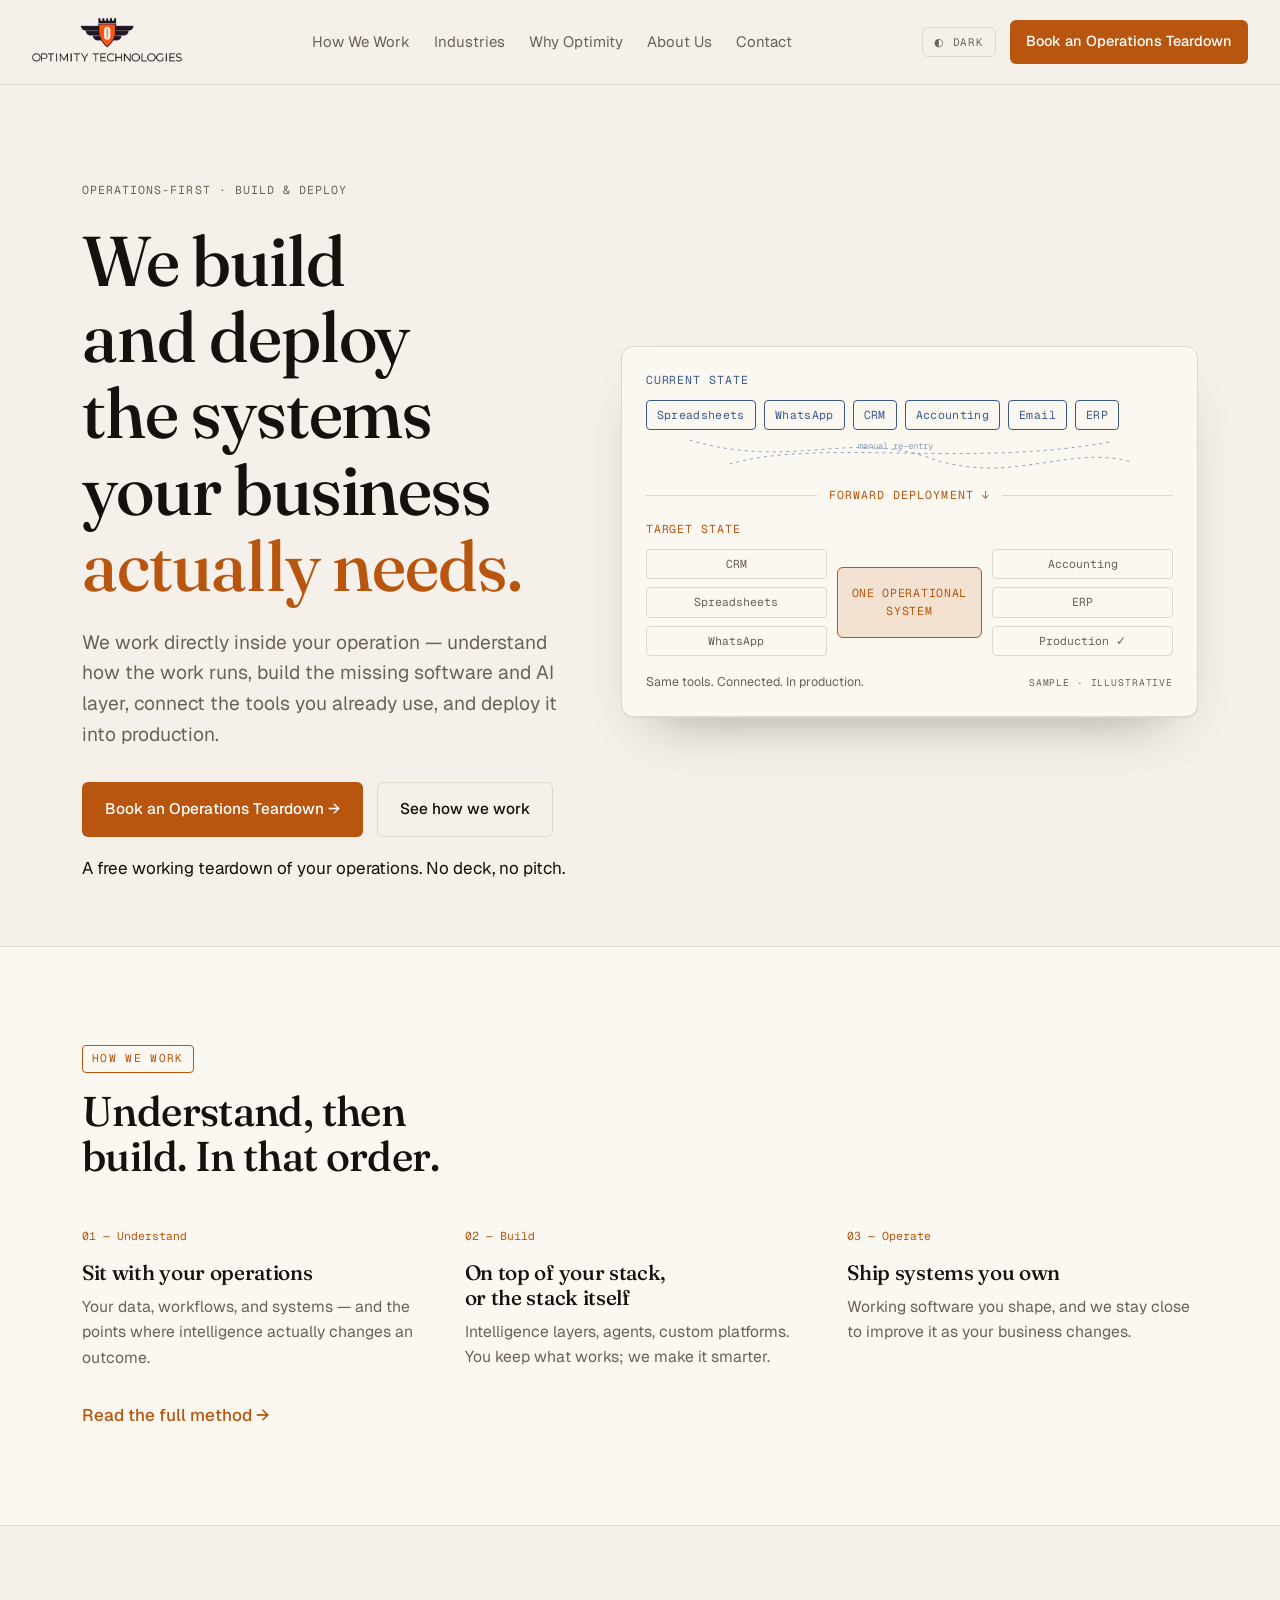
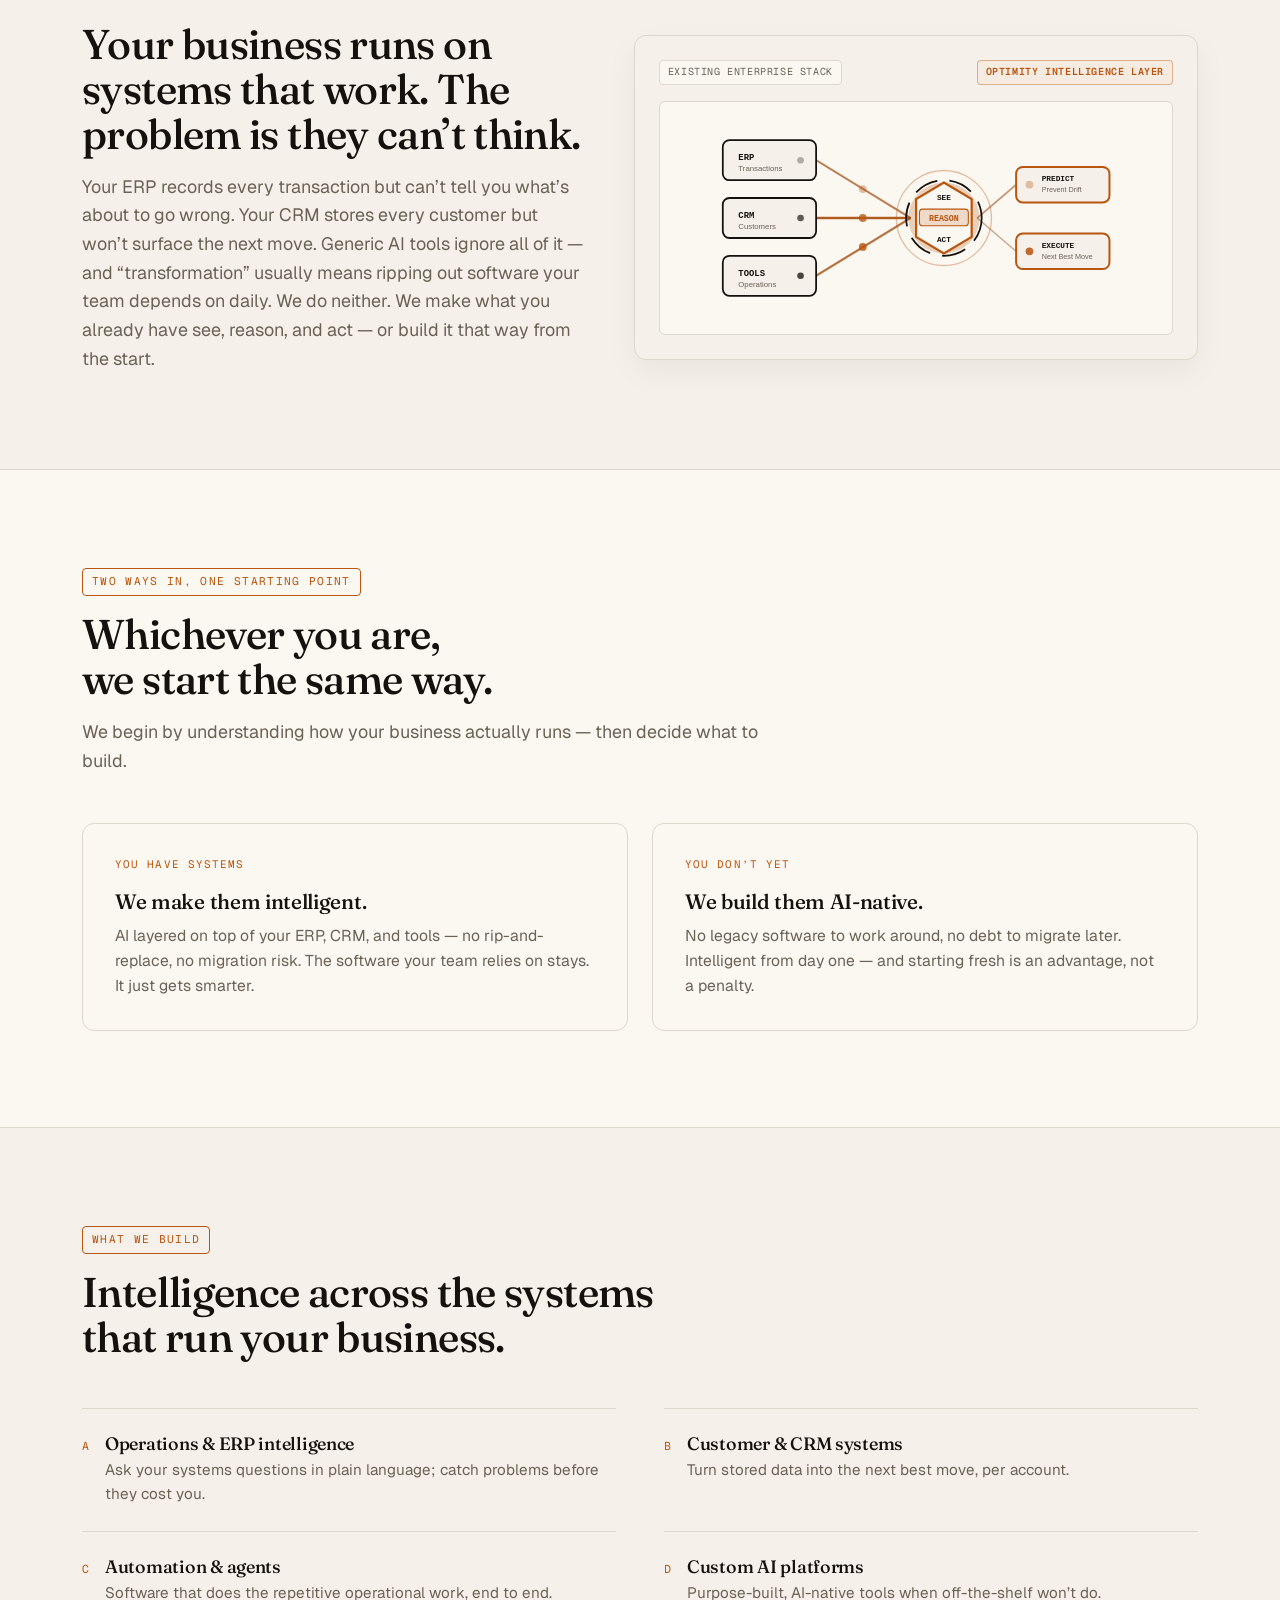
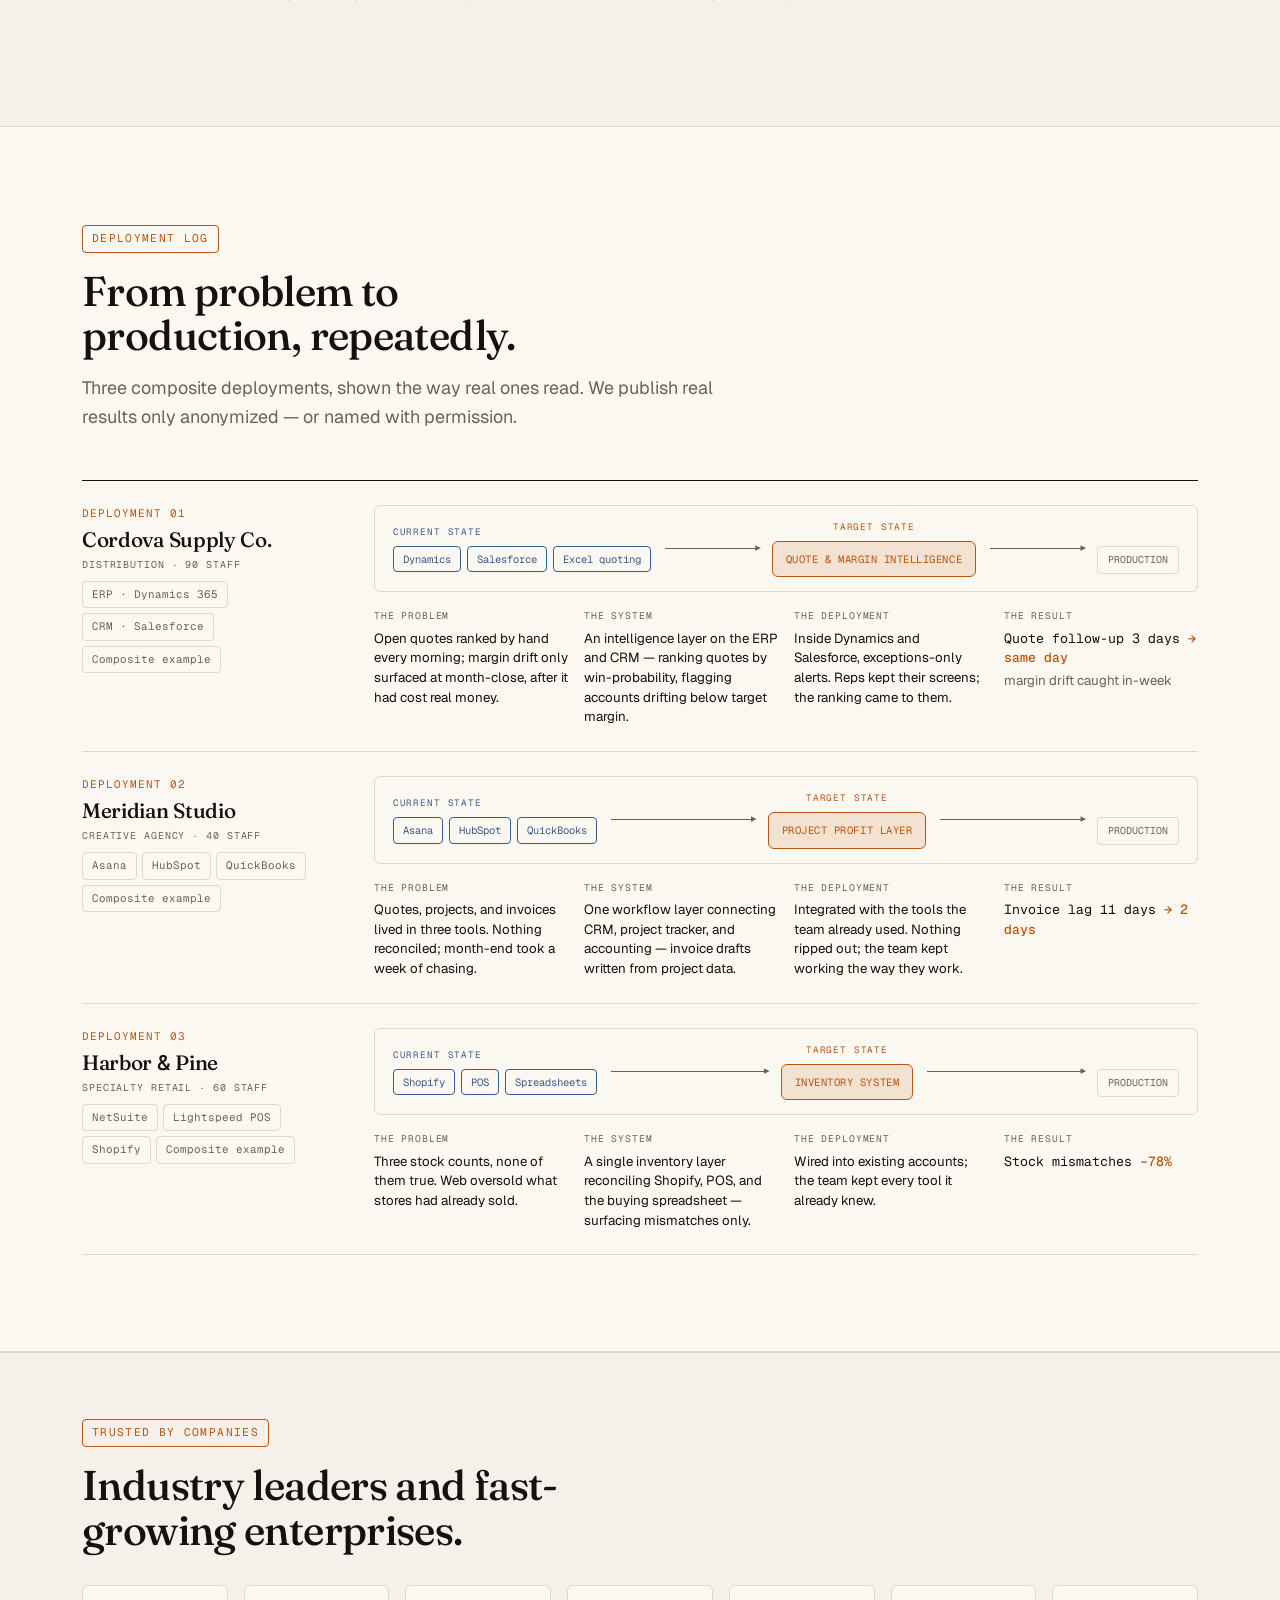
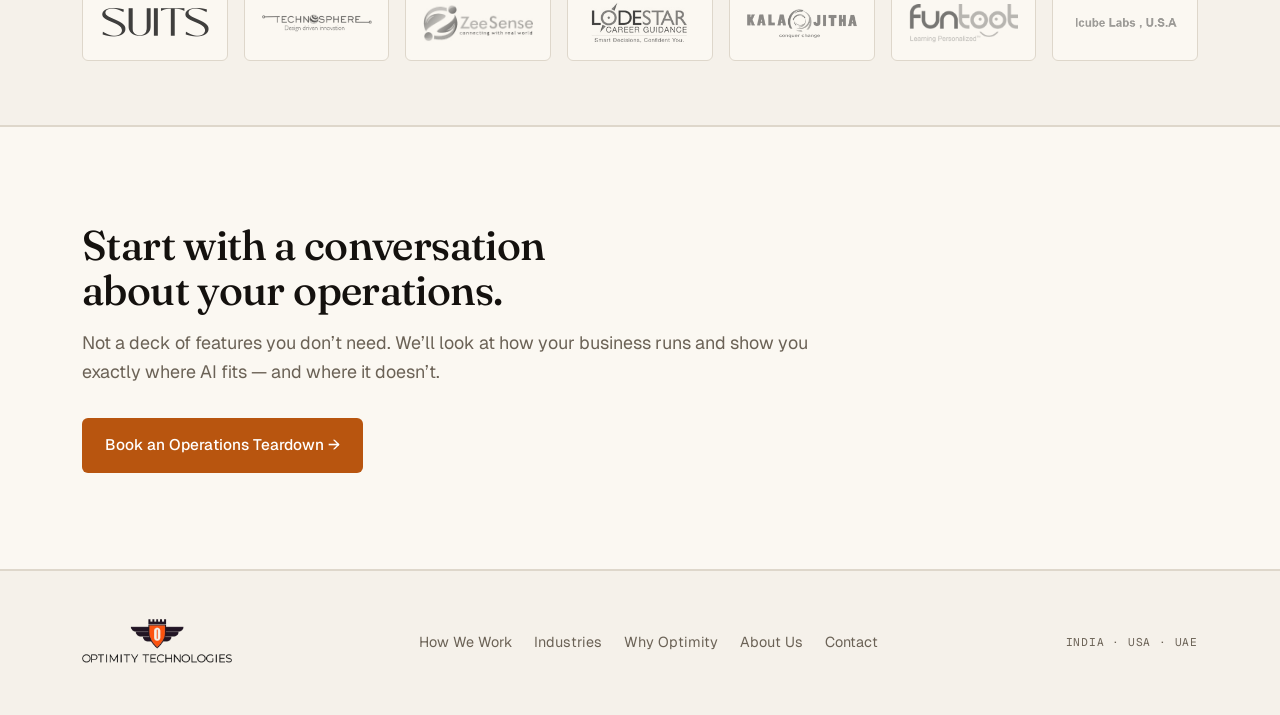
==== index.html @ 3ccbc277 "feat(proof): deployment-log ledger replaces teardown card grid Approved dossier format (architecture" ====
<!DOCTYPE html>
<html lang="en">
<head>
<meta charset="UTF-8">
<meta name="viewport" content="width=device-width, initial-scale=1.0">
<title>Optimity Technologies — Engineering the future of intelligent business.</title>
<meta name="description" content="Operations-first AI consulting and engineering. We make the systems you already run intelligent — AI on top of your ERP, CRM, and operational tools. No rip-and-replace.">
<meta name="keywords" content="AI consulting, enterprise AI, operations teardown, ERP AI integration, CRM intelligence, software architecture, AI readiness, Optimity Technologies">
<meta name="author" content="Optimity Technologies">
<meta name="robots" content="index, follow">
<link rel="canonical" href="https://optimitytechnologies.com/">

<!-- Open Graph / WhatsApp / LinkedIn -->
<meta property="og:type" content="website">
<meta property="og:url" content="https://optimitytechnologies.com/">
<meta property="og:title" content="Optimity Technologies — Engineering the future of intelligent business.">
<meta property="og:description" content="Operations-first AI consulting and engineering. We make the systems you already run intelligent — AI on top of your ERP, CRM, and operational tools. No rip-and-replace.">
<meta property="og:image" content="https://optimitytechnologies.com/wp-content/uploads/2022/08/optimity_logo-1-1.png">
<meta property="og:image:type" content="image/png">
<meta property="og:image:alt" content="Optimity Technologies Logo">
<meta property="og:site_name" content="Optimity Technologies">

<!-- Twitter Card -->
<meta name="twitter:card" content="summary_large_image">
<meta name="twitter:url" content="https://optimitytechnologies.com/">
<meta name="twitter:title" content="Optimity Technologies — Engineering the future of intelligent business.">
<meta name="twitter:description" content="Operations-first AI consulting and engineering. We make the systems you already run intelligent — AI on top of your ERP, CRM, and operational tools. No rip-and-replace.">
<meta name="twitter:image" content="https://optimitytechnologies.com/wp-content/uploads/2022/08/optimity_logo-1-1.png">

<link rel="preconnect" href="https://fonts.googleapis.com">
<link rel="preconnect" href="https://fonts.gstatic.com" crossorigin>
<link href="https://fonts.googleapis.com/css2?family=Fraunces:opsz,wght@9..144,400;9..144,500;9..144,600&family=Geist:wght@400;500;600&family=Geist+Mono:wght@400;500&display=swap" rel="stylesheet">
<link rel="icon" type="image/png" href="/favicon-96x96.png" sizes="96x96" />
<link rel="icon" type="image/svg+xml" href="/favicon.svg" />
<link rel="shortcut icon" href="/favicon.ico" />
<link rel="apple-touch-icon" sizes="180x180" href="/apple-touch-icon.png" />
<link rel="manifest" href="/site.webmanifest" />
<link rel="stylesheet" href="styles.css?v=20260804-v3">
<!-- LLM & AI Agent Markdown Discovery -->
<link rel="alternate" type="text/markdown" title="llms.txt" href="/llms.txt">
<!-- Schema.org JSON-LD for Google Sitelinks & Organization -->
<script type="application/ld+json">
{
  "@context": "https://schema.org",
  "@graph": [
    {
      "@type": "Organization",
      "@id": "https://optimitytechnologies.com/#organization",
      "name": "Optimity Technologies",
      "url": "https://optimitytechnologies.com/",
      "logo": {
        "@type": "ImageObject",
        "url": "https://optimitytechnologies.com/wp-content/uploads/2022/08/optimity_logo-1-1.png"
      },
      "description": "Operations-first AI consulting and engineering. We make the systems you already run intelligent — AI on top of your ERP, CRM, and operational tools."
    },
    {
      "@type": "WebSite",
      "@id": "https://optimitytechnologies.com/#website",
      "url": "https://optimitytechnologies.com/",
      "name": "Optimity Technologies",
      "description": "Engineering the future of intelligent business.",
      "publisher": {
        "@id": "https://optimitytechnologies.com/#organization"
      }
    },
    {
      "@type": "ItemList",
      "itemListElement": [
        {
          "@type": "SiteNavigationElement",
          "position": 1,
          "name": "How We Work",
          "description": "Our four-phase operational engineering methodology: Diagnose, Architect, Embed, and Scale.",
          "url": "https://optimitytechnologies.com/how-we-work.html"
        },
        {
          "@type": "SiteNavigationElement",
          "position": 2,
          "name": "Industries",
          "description": "Sector-aware AI engineering across Logistics, Financial Services, Healthcare, Retail, Manufacturing, and Enterprise SaaS.",
          "url": "https://optimitytechnologies.com/industries.html"
        },
        {
          "@type": "SiteNavigationElement",
          "position": 3,
          "name": "Why Optimity",
          "description": "What makes Optimity a different kind of technology partner and our three engagement models: Product Studio, Embedded Teams, and Strategic Advisory.",
          "url": "https://optimitytechnologies.com/why-optimity.html"
        },
        {
          "@type": "SiteNavigationElement",
          "position": 4,
          "name": "About Us",
          "description": "Meet the team bridging the gap between high-level AI consulting and production engineering.",
          "url": "https://optimitytechnologies.com/about.html"
        },
        {
          "@type": "SiteNavigationElement",
          "position": 5,
          "name": "Contact & Book Teardown",
          "description": "Start with a conversation about your business. Book a free Operations Teardown.",
          "url": "https://optimitytechnologies.com/contact.html"
        }
      ]
    }
  ]
}
</script>
</head>
<body>
<a class="skip" href="#main">Skip to content</a>

<div id="site-header"><!--#include virtual="/header.html" --></div>

<main id="main">

<!-- HERO: the teardown artifact is the proof -->
<header class="hero"><div class="wrap"><div class="hero-grid">
  <div>
    <div class="eyebrow mono">Operations-first · Build &amp; deploy</div>
    <h1>We build and deploy the systems your business <span class="accent">actually needs.</span></h1>
    <p class="lead">We work directly inside your operation — understand how the work runs, build the missing software and AI layer, connect the tools you already use, and deploy it into production.</p>
    <div class="hero-cta">
      <a class="btn btn-primary" href="contact.html#book">Book an Operations Teardown →</a>
      <a class="btn btn-ghost" href="how-we-work.html">See how we work</a>
    </div>
    <p class="hero-cta note" style="margin-top:18px;">A free working teardown of your operations. No deck, no pitch.</p>
  </div>

  <!-- Before/After Operations Map — the deployment artifact -->
  <div class="artifact opsmap" aria-label="Before and after operations map: scattered tools connected into one operational system">
    <div class="opsmap-zone opsmap-current">
      <div class="opsmap-label state-label">Current state</div>
      <div class="opsmap-boxes">
        <span class="opsmap-box">Spreadsheets</span><span class="opsmap-box">WhatsApp</span><span class="opsmap-box">CRM</span>
        <span class="opsmap-box">Accounting</span><span class="opsmap-box">Email</span><span class="opsmap-box">ERP</span>
      </div>
      <svg class="opsmap-scribble" width="100%" height="34" viewBox="0 0 480 34" fill="none" aria-hidden="true">
        <path d="M20 4 C120 34, 180 -6, 260 22 S 400 8, 462 26" stroke="var(--info, #3A5A8C)" stroke-width="1" stroke-dasharray="3 4"/>
        <path d="M60 28 C150 2, 300 32, 440 6" stroke="var(--info, #3A5A8C)" stroke-width="1" stroke-dasharray="3 4"/>
        <text x="188" y="13" font-size="9" fill="var(--info, #3A5A8C)">manual re-entry</text>
      </svg>
    </div>
    <div class="opsmap-mid"><span class="opsmap-line"></span><span class="opsmap-fd mono">Forward deployment ↓</span><span class="opsmap-line"></span></div>
    <div class="opsmap-zone opsmap-target">
      <div class="opsmap-label target-label">Target state</div>
      <div class="opsmap-target-grid">
        <div class="opsmap-tcol"><span class="opsmap-tbox">CRM</span><span class="opsmap-tbox">Spreadsheets</span><span class="opsmap-tbox">WhatsApp</span></div>
        <div class="opsmap-core">One operational<br>system</div>
        <div class="opsmap-tcol"><span class="opsmap-tbox">Accounting</span><span class="opsmap-tbox">ERP</span><span class="opsmap-tbox">Production ✓</span></div>
      </div>
      <div class="opsmap-note"><span>Same tools. Connected. In production.</span><span class="mono opsmap-sample">sample · illustrative</span></div>
    </div>
  </div>
</div></div></header>

<!-- HOW WE WORK (brief) -->
<section class="band"><div class="wrap">
  <div class="section-head">
    <span class="kicker">How we work</span>
    <h2>Understand, then build. In that order.</h2>
  </div>
  <div class="steps">
    <div class="step">
      <div class="step-n">01 — Understand</div>
      <h3>Sit with your operations</h3>
      <p>Your data, workflows, and systems — and the points where intelligence actually changes an outcome.</p>
    </div>
    <div class="step">
      <div class="step-n">02 — Build</div>
      <h3>On top of your stack, or the stack itself</h3>
      <p>Intelligence layers, agents, custom platforms. You keep what works; we make it smarter.</p>
    </div>
    <div class="step">
      <div class="step-n">03 — Operate</div>
      <h3>Ship systems you own</h3>
      <p>Working software you shape, and we stay close to improve it as your business changes.</p>
    </div>
  </div>
  <p style="margin-top:32px;"><a class="link" href="how-we-work.html" style="color:var(--accent);text-decoration:none;font-weight:500;">Read the full method →</a></p>
</div></section>

<!-- PROBLEM -->
<section class="problem-section"><div class="wrap">
  <div class="problem-split">
    <div class="section-head problem-text">
      <h2>Your business runs on systems that work. The problem is they can’t think.</h2>
      <p>Your ERP records every transaction but can’t tell you what’s about to go wrong. Your CRM stores every customer but won’t surface the next move. Generic AI tools ignore all of it — and “transformation” usually means ripping out software your team depends on daily. We do neither. We make what you already have see, reason, and act — or build it that way from the start.</p>
    </div>
    <div class="problem-visual-card" aria-hidden="true">
      <div class="problem-visual-header">
        <span class="service-badge">Existing Enterprise Stack</span>
        <span class="service-badge accent-badge">Optimity Intelligence Layer</span>
      </div>
      <div class="problem-svg-container">
        <svg viewBox="0 0 380 180" fill="none" xmlns="http://www.w3.org/2000/svg">
          <!-- Connecting Data Conduits to Central Core -->
          <line class="opt3-path" x1="100" y1="38" x2="185" y2="90" stroke="var(--accent)">
            <animate attributeName="stroke-opacity" values="0.15;0.95;0.15" dur="2.8s" repeatCount="indefinite" begin="0s"/>
            <animate attributeName="stroke-width" values="1.2;2.4;1.2" dur="2.8s" repeatCount="indefinite" begin="0s"/>
          </line>
          <line class="opt3-path" x1="100" y1="90" x2="185" y2="90" stroke="var(--accent)" style="animation-delay:0.5s;">
            <animate attributeName="stroke-opacity" values="0.15;0.95;0.15" dur="2.8s" repeatCount="indefinite" begin="0.5s"/>
            <animate attributeName="stroke-width" values="1.2;2.4;1.2" dur="2.8s" repeatCount="indefinite" begin="0.5s"/>
          </line>
          <line class="opt3-path" x1="100" y1="142" x2="185" y2="90" stroke="var(--accent)" style="animation-delay:1.0s;">
            <animate attributeName="stroke-opacity" values="0.15;0.95;0.15" dur="2.8s" repeatCount="indefinite" begin="1.0s"/>
            <animate attributeName="stroke-width" values="1.2;2.4;1.2" dur="2.8s" repeatCount="indefinite" begin="1.0s"/>
          </line>
          <line x1="100" y1="38" x2="185" y2="90" stroke="currentColor" stroke-opacity="0.18"/>
          <line x1="100" y1="90" x2="185" y2="90" stroke="currentColor" stroke-opacity="0.18"/>
          <line x1="100" y1="142" x2="185" y2="90" stroke="currentColor" stroke-opacity="0.18"/>

          <!-- Traveling Data Packets along Conduits -->
          <circle class="anim-node" cx="142" cy="64" r="3.5" fill="var(--accent)">
            <animate attributeName="fill-opacity" values="0.2;1;0.2" dur="2s" repeatCount="indefinite" begin="0.2s"/>
          </circle>
          <circle class="anim-node" cx="142" cy="90" r="3.5" fill="var(--accent)">
            <animate attributeName="fill-opacity" values="0.2;1;0.2" dur="2s" repeatCount="indefinite" begin="0.7s"/>
          </circle>
          <circle class="anim-node" cx="142" cy="116" r="3.5" fill="var(--accent)">
            <animate attributeName="fill-opacity" values="0.2;1;0.2" dur="2s" repeatCount="indefinite" begin="1.2s"/>
          </circle>

          <!-- Outbound Action Conduits -->
          <line class="opt3-path" x1="245" y1="90" x2="280" y2="60" stroke="var(--accent)" style="animation-delay:1.5s;">
            <animate attributeName="stroke-opacity" values="0.15;0.95;0.15" dur="2.8s" repeatCount="indefinite" begin="1.5s"/>
            <animate attributeName="stroke-width" values="1.5;2.5;1.5" dur="2.8s" repeatCount="indefinite" begin="1.5s"/>
          </line>
          <line class="opt3-path" x1="245" y1="90" x2="280" y2="120" stroke="var(--accent)" style="animation-delay:1.8s;">
            <animate attributeName="stroke-opacity" values="0.15;0.95;0.15" dur="2.8s" repeatCount="indefinite" begin="1.8s"/>
            <animate attributeName="stroke-width" values="1.5;2.5;1.5" dur="2.8s" repeatCount="indefinite" begin="1.8s"/>
          </line>
          <line x1="245" y1="90" x2="280" y2="60" stroke="currentColor" stroke-opacity="0.18"/>
          <line x1="245" y1="90" x2="280" y2="120" stroke="currentColor" stroke-opacity="0.18"/>

          <!-- LEFT: Enterprise Systems Boxes -->
          <!-- ERP -->
          <rect x="16" y="20" width="84" height="36" rx="6" stroke="currentColor" stroke-width="1.6" fill="var(--paper)"/>
          <text x="30" y="38" fill="currentColor" font-family="monospace" font-size="8" font-weight="bold">ERP</text>
          <text x="30" y="48" fill="var(--muted)" font-family="sans-serif" font-size="7">Transactions</text>
          <circle cx="86" cy="38" r="3" fill="currentColor" fill-opacity="0.4">
            <animate attributeName="fill-opacity" values="0.3;0.9;0.3" dur="2s" repeatCount="indefinite" begin="0s"/>
          </circle>

          <!-- CRM -->
          <rect x="16" y="72" width="84" height="36" rx="6" stroke="currentColor" stroke-width="1.6" fill="var(--paper)"/>
          <text x="30" y="90" fill="currentColor" font-family="monospace" font-size="8" font-weight="bold">CRM</text>
          <text x="30" y="100" fill="var(--muted)" font-family="sans-serif" font-size="7">Customers</text>
          <circle cx="86" cy="90" r="3" fill="currentColor" fill-opacity="0.4">
            <animate attributeName="fill-opacity" values="0.3;0.9;0.3" dur="2s" repeatCount="indefinite" begin="0.6s"/>
          </circle>

          <!-- Tools / Generic AI -->
          <rect x="16" y="124" width="84" height="36" rx="6" stroke="currentColor" stroke-width="1.6" fill="var(--paper)"/>
          <text x="30" y="142" fill="currentColor" font-family="monospace" font-size="8" font-weight="bold">TOOLS</text>
          <text x="30" y="152" fill="var(--muted)" font-family="sans-serif" font-size="7">Operations</text>
          <circle cx="86" cy="142" r="3" fill="currentColor" fill-opacity="0.4">
            <animate attributeName="fill-opacity" values="0.3;0.9;0.3" dur="2s" repeatCount="indefinite" begin="1.2s"/>
          </circle>

          <!-- CENTER: Optimity Intelligence Core (See · Reason · Act) -->
          <circle class="anim-ring" cx="215" cy="90" r="42" stroke="var(--accent)" stroke-width="1.2">
            <animate attributeName="r" values="36;46;36" dur="3s" repeatCount="indefinite"/>
            <animate attributeName="stroke-opacity" values="0.8;0.15;0.8" dur="3s" repeatCount="indefinite"/>
          </circle>
          <circle class="anim-glow" cx="215" cy="90" r="32" fill="var(--accent)">
            <animate attributeName="fill-opacity" values="0.12;0.5;0.12" dur="2.4s" repeatCount="indefinite"/>
          </circle>
          <g class="anim-spin">
            <circle cx="215" cy="90" r="34" stroke="currentColor" stroke-width="1.6" stroke-dasharray="22 11"/>
          </g>
          <polygon points="215,58 240,73 240,107 215,122 190,107 190,73" stroke="var(--accent)" stroke-width="2" fill="var(--surface)"/>
          
          <!-- Stacked Labels (SEE / REASON / ACT) -->
          <text x="215" y="74" fill="currentColor" font-family="monospace" font-size="7" text-anchor="middle" font-weight="bold">SEE</text>
          
          <rect x="193" y="82" width="44" height="15" rx="3" fill="var(--accent)" fill-opacity="0.18" stroke="var(--accent)" stroke-width="1"/>
          <text x="215" y="93" fill="var(--accent)" font-family="monospace" font-size="7.5" text-anchor="middle" font-weight="bold">REASON</text>
          
          <text x="215" y="112" fill="currentColor" font-family="monospace" font-size="7" text-anchor="middle" font-weight="bold">ACT</text>

          <!-- RIGHT: Actionable Outcomes -->
          <!-- Top Alert Box -->
          <rect x="280" y="44" width="84" height="32" rx="6" stroke="var(--accent)" stroke-width="1.8" fill="var(--paper)"/>
          <circle cx="292" cy="60" r="3.5" fill="var(--accent)">
            <animate attributeName="opacity" values="1;0.2;1" dur="1.4s" repeatCount="indefinite"/>
          </circle>
          <text x="303" y="57" fill="currentColor" font-family="monospace" font-size="7" font-weight="bold">PREDICT</text>
          <text x="303" y="67" fill="var(--muted)" font-family="sans-serif" font-size="6.5">Prevent Drift</text>

          <!-- Bottom Action Box -->
          <rect x="280" y="104" width="84" height="32" rx="6" stroke="var(--accent)" stroke-width="1.8" fill="var(--paper)"/>
          <circle cx="292" cy="120" r="3.5" fill="var(--accent)">
            <animate attributeName="opacity" values="1;0.2;1" dur="1.4s" repeatCount="indefinite" begin="0.7s"/>
          </circle>
          <text x="303" y="117" fill="currentColor" font-family="monospace" font-size="7" font-weight="bold">EXECUTE</text>
          <text x="303" y="127" fill="var(--muted)" font-family="sans-serif" font-size="6.5">Next Best Move</text>
        </svg>
    </div>
  </div>
</div></section>

<!-- TWO WAYS IN -->
<section class="band"><div class="wrap">
  <div class="section-head">
    <span class="kicker">Two ways in, one starting point</span>
    <h2>Whichever you are, we start the same way.</h2>
    <p>We begin by understanding how your business actually runs — then decide what to build.</p>
  </div>
  <div class="cols-2">
    <div class="entry">
      <div class="tagline">You have systems</div>
      <h3>We make them intelligent.</h3>
      <p>AI layered on top of your ERP, CRM, and tools — no rip-and-replace, no migration risk. The software your team relies on stays. It just gets smarter.</p>
    </div>
    <div class="entry">
      <div class="tagline">You don’t yet</div>
      <h3>We build them AI-native.</h3>
      <p>No legacy software to work around, no debt to migrate later. Intelligent from day one — and starting fresh is an advantage, not a penalty.</p>
    </div>
  </div>
</div></section>

<!-- WHAT WE BUILD -->
<section><div class="wrap">
  <div class="section-head">
    <span class="kicker">What we build</span>
    <h2>Intelligence across the systems that run your business.</h2>
  </div>
  <div class="caps">
    <div class="cap"><div class="cap-n">A</div><div><h3>Operations &amp; ERP intelligence</h3><p>Ask your systems questions in plain language; catch problems before they cost you.</p></div></div>
    <div class="cap"><div class="cap-n">B</div><div><h3>Customer &amp; CRM systems</h3><p>Turn stored data into the next best move, per account.</p></div></div>
    <div class="cap"><div class="cap-n">C</div><div><h3>Automation &amp; agents</h3><p>Software that does the repetitive operational work, end to end.</p></div></div>
    <div class="cap"><div class="cap-n">D</div><div><h3>Custom AI platforms</h3><p>Purpose-built, AI-native tools when off-the-shelf won’t do.</p></div></div>
  </div>
</div></section>

<!-- TEARDOWNS ACROSS INDUSTRIES -->
<section id="teardowns" class="band"><div class="wrap">
  <div class="section-head">
    <span class="kicker">Deployment log</span>
    <h2>From problem to production, repeatedly.</h2>
    <p>Three composite deployments, shown the way real ones read. We publish real results only anonymized — or named with permission.</p>
  </div>
  <div class="dlog">

    <!-- Deployment 01 — Cordova -->
    <article class="dlog-row">
      <div class="dlog-meta">
        <span class="dlog-dep mono">Deployment 01</span>
        <h3 class="dlog-name">Cordova Supply Co.</h3>
        <span class="dlog-sector mono">Distribution · 90 staff</span>
        <div class="dlog-chips"><span class="systag">ERP · Dynamics 365</span><span class="systag">CRM · Salesforce</span><span class="systag">Composite example</span></div>
      </div>
      <div class="dlog-body">
        <div class="dlog-diagram" aria-hidden="true">
          <div class="dlog-cluster"><span class="dlog-zl state-label mono">Current state</span><div class="dlog-boxes"><span class="dlog-cbox">Dynamics</span><span class="dlog-cbox">Salesforce</span><span class="dlog-cbox">Excel quoting</span></div></div>
          <span class="dlog-arrow"></span>
          <div class="dlog-corewrap"><span class="dlog-zl target-label mono">Target state</span><span class="dlog-core">Quote &amp; margin intelligence</span></div>
          <span class="dlog-arrow"></span>
          <div class="dlog-prodwrap"><span class="dlog-zl mono">&nbsp;</span><span class="dlog-prod">Production</span></div>
        </div>
        <div class="dlog-cols">
          <div class="dlog-col"><span class="mono dlog-h">The problem</span><p>Open quotes ranked by hand every morning; margin drift only surfaced at month-close, after it had cost real money.</p></div>
          <div class="dlog-col"><span class="mono dlog-h">The system</span><p>An intelligence layer on the ERP and CRM — ranking quotes by win-probability, flagging accounts drifting below target margin.</p></div>
          <div class="dlog-col"><span class="mono dlog-h">The deployment</span><p>Inside Dynamics and Salesforce, exceptions-only alerts. Reps kept their screens; the ranking came to them.</p></div>
          <div class="dlog-col"><span class="mono dlog-h">The result</span><p class="dlog-result">Quote follow-up 3 days <b>→ same day</b></p><p class="dlog-resnote">margin drift caught in-week</p></div>
        </div>
      </div>
    </article>

    <!-- Deployment 02 — Meridian -->
    <article class="dlog-row">
      <div class="dlog-meta">
        <span class="dlog-dep mono">Deployment 02</span>
        <h3 class="dlog-name">Meridian Studio</h3>
        <span class="dlog-sector mono">Creative agency · 40 staff</span>
        <div class="dlog-chips"><span class="systag">Asana</span><span class="systag">HubSpot</span><span class="systag">QuickBooks</span><span class="systag">Composite example</span></div>
      </div>
      <div class="dlog-body">
        <div class="dlog-diagram" aria-hidden="true">
          <div class="dlog-cluster"><span class="dlog-zl state-label mono">Current state</span><div class="dlog-boxes"><span class="dlog-cbox">Asana</span><span class="dlog-cbox">HubSpot</span><span class="dlog-cbox">QuickBooks</span></div></div>
          <span class="dlog-arrow"></span>
          <div class="dlog-corewrap"><span class="dlog-zl target-label mono">Target state</span><span class="dlog-core">Project profit layer</span></div>
          <span class="dlog-arrow"></span>
          <div class="dlog-prodwrap"><span class="dlog-zl mono">&nbsp;</span><span class="dlog-prod">Production</span></div>
        </div>
        <div class="dlog-cols">
          <div class="dlog-col"><span class="mono dlog-h">The problem</span><p>Quotes, projects, and invoices lived in three tools. Nothing reconciled; month-end took a week of chasing.</p></div>
          <div class="dlog-col"><span class="mono dlog-h">The system</span><p>One workflow layer connecting CRM, project tracker, and accounting — invoice drafts written from project data.</p></div>
          <div class="dlog-col"><span class="mono dlog-h">The deployment</span><p>Integrated with the tools the team already used. Nothing ripped out; the team kept working the way they work.</p></div>
          <div class="dlog-col"><span class="mono dlog-h">The result</span><p class="dlog-result">Invoice lag 11 days <b>→ 2 days</b></p></div>
        </div>
      </div>
    </article>

    <!-- Deployment 03 — Harbor & Pine -->
    <article class="dlog-row">
      <div class="dlog-meta">
        <span class="dlog-dep mono">Deployment 03</span>
        <h3 class="dlog-name">Harbor <span class="amp">&amp;</span> Pine</h3>
        <span class="dlog-sector mono">Specialty retail · 60 staff</span>
        <div class="dlog-chips"><span class="systag">NetSuite</span><span class="systag">Lightspeed POS</span><span class="systag">Shopify</span><span class="systag">Composite example</span></div>
      </div>
      <div class="dlog-body">
        <div class="dlog-diagram" aria-hidden="true">
          <div class="dlog-cluster"><span class="dlog-zl state-label mono">Current state</span><div class="dlog-boxes"><span class="dlog-cbox">Shopify</span><span class="dlog-cbox">POS</span><span class="dlog-cbox">Spreadsheets</span></div></div>
          <span class="dlog-arrow"></span>
          <div class="dlog-corewrap"><span class="dlog-zl target-label mono">Target state</span><span class="dlog-core">Inventory system</span></div>
          <span class="dlog-arrow"></span>
          <div class="dlog-prodwrap"><span class="dlog-zl mono">&nbsp;</span><span class="dlog-prod">Production</span></div>
        </div>
        <div class="dlog-cols">
          <div class="dlog-col"><span class="mono dlog-h">The problem</span><p>Three stock counts, none of them true. Web oversold what stores had already sold.</p></div>
          <div class="dlog-col"><span class="mono dlog-h">The system</span><p>A single inventory layer reconciling Shopify, POS, and the buying spreadsheet — surfacing mismatches only.</p></div>
          <div class="dlog-col"><span class="mono dlog-h">The deployment</span><p>Wired into existing accounts; the team kept every tool it already knew.</p></div>
          <div class="dlog-col"><span class="mono dlog-h">The result</span><p class="dlog-result">Stock mismatches <b>−78%</b></p></div>
        </div>
      </div>
    </article>

  </div>
</div></section>

<!-- TRUSTED BY COMPANIES -->
<section class="trusted-section">
  <div class="wrap">
    <div class="section-head" style="margin-bottom: var(--sp-32);">
      <span class="kicker">Trusted by companies</span>
      <h2>Industry leaders and fast-growing enterprises.</h2>
    </div>
    <div class="trusted-logos-grid">
      <div class="trusted-card" title="SUITS">
        <img src="assets/logo/suits.png" alt="SUITS" class="trusted-logo-img" style="max-height: 40px; max-width: 120px; width: auto; height: auto; object-fit: contain;" onerror="this.style.display='none'; this.nextElementSibling.style.display='inline-block';">
        <span class="trusted-logo-text" style="display:none;">SUITS</span>
      </div>
      <div class="trusted-card" title="Technosphere">
        <img src="assets/logo/technosphere.png" alt="Technosphere" class="trusted-logo-img" style="max-height: 40px; max-width: 120px; width: auto; height: auto; object-fit: contain;" onerror="this.style.display='none'; this.nextElementSibling.style.display='inline-block';">
        <span class="trusted-logo-text" style="display:none;">Technosphere</span>
      </div>
      <div class="trusted-card" title="ZeeSense">
        <img src="assets/logo/zeesense.png" alt="ZeeSense" class="trusted-logo-img" style="max-height: 40px; max-width: 120px; width: auto; height: auto; object-fit: contain;" onerror="this.style.display='none'; this.nextElementSibling.style.display='inline-block';">
        <span class="trusted-logo-text" style="display:none;">ZeeSense</span>
      </div>
      <div class="trusted-card" title="Lodestar">
        <img src="assets/logo/lodestar.png" alt="Lodestar" class="trusted-logo-img" style="max-height: 40px; max-width: 120px; width: auto; height: auto; object-fit: contain;" onerror="this.style.display='none'; this.nextElementSibling.style.display='inline-block';">
        <span class="trusted-logo-text" style="display:none;">Lodestar</span>
      </div>
      <div class="trusted-card" title="Kalajitha">
        <img src="assets/logo/kalajitha.png" alt="Kalajitha" class="trusted-logo-img" style="max-height: 40px; max-width: 120px; width: auto; height: auto; object-fit: contain;" onerror="this.style.display='none'; this.nextElementSibling.style.display='inline-block';">
        <span class="trusted-logo-text" style="display:none;">Kalajitha</span>
      </div>
      <div class="trusted-card" title="Funtoot">
        <img src="assets/logo/funtoot.png" alt="Funtoot" class="trusted-logo-img" style="max-height: 40px; max-width: 120px; width: auto; height: auto; object-fit: contain;" onerror="this.style.display='none'; this.nextElementSibling.style.display='inline-block';">
        <span class="trusted-logo-text" style="display:none;">Funtoot</span>
      </div>
      <div class="trusted-card" title="Icube Labs USA">
        <img src="assets/logo/icube-labs-usa.png" alt="Icube Labs USA" class="trusted-logo-img" style="max-height: 40px; max-width: 120px; width: auto; height: auto; object-fit: contain;" onerror="this.style.display='none'; this.nextElementSibling.style.display='inline-block';">
        <span class="trusted-logo-text" style="display:none;">Icube Labs USA</span>
      </div>
    </div>
  </div>
</section>

<!-- CLOSING CTA -->
<section class="band"><div class="wrap"><div class="cta-block">
  <h2>Start with a conversation about your operations.</h2>
  <p>Not a deck of features you don’t need. We’ll look at how your business runs and show you exactly where AI fits — and where it doesn’t.</p>
  <a class="btn btn-primary" href="contact.html#book">Book an Operations Teardown →</a>
</div></div></section>

</main>

<div id="site-footer"><!--#include virtual="/footer.html" --></div>

<script src="components.js?v=20260722"></script>
<script src="theme.js"></script>
</body>
</html>
---- styles.css ----
/* Optimity — Engineered Editorial. Implements DESIGN.md. */

:root {
  --ink: #14110E;
  --paper: #F5F1EA;
  --surface: #FBF8F2;
  --muted: #6B6256;
  --hairline: #DED7CB;
  --accent: #B8550F;
  --accent-tint: #F3E2D2;
  --success: #2E7D54;
  --error: #B23A2E;
  --info: #3A5A8C;

  --serif: 'Fraunces', Georgia, 'Times New Roman', serif;
  --sans: 'Geist', system-ui, -apple-system, sans-serif;
  --mono: 'Geist Mono', ui-monospace, 'SF Mono', monospace;

  --maxw: 1180px;
  --gutter: 32px;

  --sp-2: 2px; --sp-4: 4px; --sp-8: 8px; --sp-16: 16px;
  --sp-24: 24px; --sp-32: 32px; --sp-48: 48px; --sp-64: 64px; --sp-96: 96px;

  --r-sm: 4px; --r-md: 6px; --r-lg: 12px;
  --dur-short: 180ms;
  --ease-out: cubic-bezier(.22,.61,.36,1);
}

[data-theme="dark"] {
  --ink: #F2ECE2;
  --paper: #14110E;
  --surface: #1D1915;
  --muted: #A89D8C;
  --hairline: #322B23;
  --accent: #E0853A;
  --accent-tint: #2A1E12;
}

* { box-sizing: border-box; margin: 0; padding: 0; }
html { scroll-behavior: smooth; }
@media (prefers-reduced-motion: reduce) { html { scroll-behavior: auto; } * { transition: none !important; animation: none !important; } }

body {
  background: var(--paper);
  color: var(--ink);
  font-family: var(--sans);
  font-size: 17px;
  line-height: 1.6;
  -webkit-font-smoothing: antialiased;
  text-rendering: optimizeLegibility;
  transition: background .3s var(--ease-out), color .3s var(--ease-out);
}

.wrap { max-width: var(--maxw); margin: 0 auto; padding: 0 var(--gutter); }
.wrap-narrow { max-width: 760px; margin: 0 auto; padding: 0 var(--gutter); }

/* Typography */
h1, h2, h3, h4 { font-family: var(--serif); font-weight: 500; line-height: 1.08; letter-spacing: -0.015em; text-wrap: balance; }
h1 { font-size: clamp(2.5rem, 5.5vw, 4.4rem); }
h2 { font-size: clamp(1.75rem, 3.4vw, 2.6rem); }
h3 { font-size: 1.3rem; line-height: 1.2; }
p { max-width: 64ch; }
a { color: inherit; text-decoration-thickness: 1px; text-underline-offset: 2px; }
.lead { font-size: 1.2rem; color: var(--muted); max-width: 56ch; }
.accent { color: var(--accent); }

.mono {
  font-family: var(--mono);
  font-size: .72rem;
  letter-spacing: .09em;
  text-transform: uppercase;
  color: var(--muted);
}
.eyebrow { margin-bottom: var(--sp-24); }
.kicker { /* small section label */
  font-family: var(--mono);
  font-size: .7rem;
  letter-spacing: .12em;
  text-transform: uppercase;
  color: var(--accent);
  border: 1px solid var(--accent);
  border-radius: var(--r-sm);
  padding: 4px 9px;
  display: inline-block;
  margin-bottom: var(--sp-16);
}

/* Skip link */
.skip { position: absolute; left: -9999px; top: 0; background: var(--ink); color: var(--paper); padding: 10px 16px; border-radius: var(--r-md); z-index: 200; }
.skip:focus { left: 12px; top: 12px; }

/* Nav */
nav.site {
  position: sticky; top: 0; z-index: 60;
  background: color-mix(in srgb, var(--paper) 86%, transparent);
  backdrop-filter: blur(10px);
  border-bottom: 1px solid var(--hairline);
}
nav.site .wrap { display: flex; align-items: center; justify-content: space-between; height: 84px; max-width: 1440px; width: 100%; gap: 24px; }
.brand { font-family: var(--serif); font-weight: 600; font-size: 1.4rem; letter-spacing: -0.02em; text-decoration: none; color: var(--ink); display: inline-flex; align-items: center; }
.brand .dot { color: var(--accent); }
.brand .logo-light, .brand .logo-dark { height: 48px; width: auto; max-width: 160px; object-fit: contain; display: block; }
.brand .logo-dark { display: none; }
[data-theme="dark"] .brand .logo-light { display: none; }
[data-theme="dark"] .brand .logo-dark { display: block; }
footer.site .brand .logo-light, footer.site .brand .logo-dark { height: 48px; max-width: 160px; }
.navlinks { display: flex; gap: 24px; align-items: center; justify-content: center; flex-grow: 1; }
.navlinks a.link { font-size: .94rem; text-decoration: none; color: var(--muted); transition: color var(--dur-short); white-space: nowrap; }
.navlinks a.link:hover, .navlinks a.link[aria-current="page"] { color: var(--ink); }
.navactions { display: flex; align-items: center; gap: 14px; flex-shrink: 0; }
.nav-cb { position: absolute; opacity: 0; pointer-events: none; }
.menu-btn { display: none; font-size: 1.4rem; line-height: 1; width: 40px; height: 40px; align-items: center; justify-content: center; border: 1px solid var(--hairline); border-radius: var(--r-md); background: transparent; color: var(--ink); cursor: pointer; user-select: none; }
.nav-cta .cta-short { display: none; }
.mobile-nav-actions { display: none; }

/* Theme toggle */
.toggle {
  font-family: var(--mono); font-size: .68rem; text-transform: uppercase; letter-spacing: .08em;
  border: 1px solid var(--hairline); background: transparent; color: var(--muted);
  padding: 7px 11px; border-radius: var(--r-md); cursor: pointer; transition: border-color var(--dur-short), color var(--dur-short);
}
.toggle:hover { border-color: var(--ink); color: var(--ink); }

/* Buttons */
.btn {
  display: inline-flex; align-items: center; gap: 8px;
  font-family: var(--sans); font-weight: 500; font-size: .96rem;
  padding: 14px 22px; border-radius: var(--r-md); border: 1px solid transparent;
  cursor: pointer; text-decoration: none; white-space: nowrap;
  transition: transform .12s var(--ease-out), background var(--dur-short), border-color var(--dur-short);
}
.btn:active { transform: translateY(1px); }
.btn-primary { background: var(--accent); color: #fff; }
.btn-primary:hover { background: #9d480c; }
[data-theme="dark"] .btn-primary { color: #14110E; }
[data-theme="dark"] .btn-primary:hover { background: #efa05c; }
.btn-ghost { background: transparent; color: var(--ink); border-color: var(--hairline); }
.btn-ghost:hover { border-color: var(--ink); }
.btn-sm { padding: 9px 15px; font-size: .9rem; }
.btn:focus-visible, a:focus-visible, button:focus-visible, input:focus-visible, textarea:focus-visible, select:focus-visible {
  outline: 2px solid var(--accent); outline-offset: 2px;
}

/* Section rhythm */
section { padding: var(--sp-96) 0; }
section.tight { padding: var(--sp-64) 0; }
.section-head { max-width: 62ch; margin-bottom: var(--sp-48); }
.section-head h2 { margin-bottom: var(--sp-16); }
.section-head p { color: var(--muted); font-size: 1.12rem; }
.divider { border: 0; border-top: 1px solid var(--hairline); }
.band { background: var(--surface); border-top: 1px solid var(--hairline); border-bottom: 1px solid var(--hairline); }

/* Hero */
.hero { padding: var(--sp-96) 0 var(--sp-64); }
.hero-grid { display: grid; grid-template-columns: 1.02fr 1.2fr; gap: var(--sp-48); align-items: center; }
.hero h1 { margin-bottom: var(--sp-24); }
.hero .lead { margin-bottom: var(--sp-32); }
.hero-cta { display: flex; gap: 14px; flex-wrap: wrap; align-items: center; }
.hero-cta .note { font-size: .86rem; color: var(--muted); }

/* The teardown artifact */
.artifact {
  background: var(--surface);
  border: 1px solid var(--hairline);
  border-radius: var(--r-lg);
  box-shadow: 0 1px 0 var(--hairline), 0 28px 56px -34px rgba(20,17,14,.45);
  overflow: hidden;
}
.artifact-head { display: flex; align-items: center; justify-content: space-between; padding: 12px 18px; border-bottom: 1px solid var(--hairline); }
.artifact-head .dots { display: flex; gap: 6px; }
.artifact-head .dots span { width: 10px; height: 10px; border-radius: 50%; background: var(--hairline); display: block; }
.artifact-head .tag { font-family: var(--mono); font-size: .7rem; text-transform: uppercase; letter-spacing: .08em; color: var(--accent); }
.artifact-body { padding: 22px 22px 24px; }
.artifact-title { font-family: var(--serif); font-size: 1.18rem; font-weight: 600; letter-spacing: -0.01em; margin-bottom: 3px; }
.artifact-sub { font-family: var(--mono); font-size: .72rem; letter-spacing: .03em; text-transform: uppercase; color: var(--muted); margin-bottom: 18px; }
.sysrow { display: flex; gap: 8px; flex-wrap: wrap; margin-bottom: 18px; }
.systag { font-family: var(--mono); font-size: .68rem; padding: 4px 9px; border: 1px solid var(--hairline); border-radius: var(--r-sm); color: var(--muted); }
.finding { display: grid; grid-template-columns: auto 1fr auto; gap: 14px; align-items: start; padding: 14px 0; border-top: 1px solid var(--hairline); }
.finding .num { font-family: var(--mono); font-size: .72rem; color: var(--accent); padding-top: 3px; }
.finding .ftitle { font-weight: 500; font-size: .98rem; line-height: 1.35; }
.finding .fdesc { font-size: .86rem; color: var(--muted); margin-top: 3px; line-height: 1.45; }
.pill { font-family: var(--mono); font-size: .68rem; text-transform: uppercase; letter-spacing: .06em; background: var(--accent-tint); color: var(--accent); padding: 4px 8px; border-radius: var(--r-sm); white-space: nowrap; align-self: start; }
.intervention { position: relative; }
.intervention::before { content: ""; position: absolute; left: -22px; top: 14px; bottom: 14px; width: 3px; background: var(--accent); border-radius: 2px; }
.finding.notyet .num { color: var(--muted); padding-top: 0; }
.finding.notyet .ftitle { color: var(--muted); font-weight: 400; font-size: .9rem; }
.finding.notyet .ftitle strong { color: var(--ink); font-weight: 600; }

/* Core Capabilities — Services Matrix */
.services-matrix .artifact-body { padding: 20px 20px 22px; }

/* Before/After Operations Map (hero artifact) */
.opsmap { padding: var(--sp-24); }
.opsmap-label { font-family: var(--mono); font-size: .72rem; text-transform: uppercase; letter-spacing: .08em; margin-bottom: 10px; }
.state-label { color: var(--info); }
.target-label { color: var(--accent); }
.opsmap-boxes { display: flex; flex-wrap: wrap; gap: var(--sp-8); }
.opsmap-box { border: 1px solid var(--info); color: var(--info); border-radius: var(--r-sm); padding: 5px 10px; font-family: var(--mono); font-size: .72rem; letter-spacing: .03em; }
.opsmap-scribble { margin-top: 6px; opacity: .55; display: block; }
.opsmap-scribble text { font-family: var(--mono); }
.opsmap-mid { display: flex; align-items: center; gap: 12px; margin: var(--sp-16) 0; }
.opsmap-line { flex: 1; border-top: 1px solid var(--hairline); }
.opsmap-fd { color: var(--accent); font-size: .72rem; }
.opsmap-target-grid { display: grid; grid-template-columns: 1fr auto 1fr; gap: 10px; align-items: center; }
.opsmap-tcol { display: flex; flex-direction: column; gap: var(--sp-8); }
.opsmap-tbox { border: 1px solid var(--hairline); color: var(--muted); border-radius: var(--r-sm); padding: 5px 10px; font-family: var(--mono); font-size: .72rem; text-align: center; }
.opsmap-core { border: 1.5px solid var(--accent); color: var(--accent); border-radius: var(--r-md); padding: var(--sp-16) 14px; font-family: var(--mono); font-size: .72rem; text-transform: uppercase; letter-spacing: .06em; text-align: center; background: var(--accent-tint, #F3E2D2); }
.opsmap-note { margin-top: var(--sp-16); color: var(--muted); font-size: .78rem; display: flex; justify-content: space-between; align-items: baseline; gap: var(--sp-8); }
.opsmap-sample { font-size: .6rem; }
[data-theme="dark"] .opsmap-core { background: color-mix(in srgb, var(--accent) 14%, transparent); }
.live-pulse { display: inline-flex; align-items: center; gap: 6px; font-weight: 500; }
.pulse-dot { width: 7px; height: 7px; border-radius: 50%; background: var(--accent); display: inline-block; animation: pulse-opacity 1.8s infinite ease-in-out; }
@keyframes pulse-opacity {
  0%, 100% { opacity: 1; transform: scale(1); }
  50% { opacity: 0.3; transform: scale(0.8); }
}

.services-grid { display: grid; grid-template-columns: 1fr 1fr; gap: 18px; margin-top: 6px; }
.services-grid .service-card:last-child { grid-column: 1 / -1; }
.service-card {
  background: var(--paper);
  border: 1px solid var(--hairline);
  border-radius: var(--r-md);
  padding: 14px 16px;
  display: flex;
  flex-direction: column;
  transition: transform var(--dur-short) var(--ease-out), border-color var(--dur-short), box-shadow var(--dur-short);
  position: relative;
  outline: none;
  overflow: hidden;
}
.service-card:hover, .service-card:focus-visible {
  border-color: var(--accent);
  transform: translateY(-2px);
  box-shadow: 0 8px 24px -12px rgba(20,17,14,.22);
}
[data-theme="dark"] .service-card:hover, [data-theme="dark"] .service-card:focus-visible {
  box-shadow: 0 8px 24px -12px rgba(0,0,0,.6);
}

.service-card-top { display: flex; justify-content: space-between; align-items: center; gap: 10px; margin-bottom: 10px; }
.service-badge {
  font-family: var(--mono); font-size: .63rem; text-transform: uppercase; letter-spacing: .06em;
  color: var(--muted); border: 1px solid var(--hairline); border-radius: var(--r-sm);
  padding: 3px 8px; background: var(--surface); white-space: nowrap;
}

/* Dedicated Animated SVG Visual Container inside each card */
.service-visual {
  width: 100%; height: 88px;
  background: var(--surface);
  border: 1px solid var(--hairline);
  border-radius: var(--r-sm);
  margin-bottom: 12px;
  display: flex; align-items: center; justify-content: center;
  position: relative; overflow: hidden;
  transition: border-color var(--dur-short);
}
.service-card:hover .service-visual { border-color: color-mix(in srgb, var(--accent) 50%, transparent); }
.service-visual svg { width: 100%; height: 100%; max-height: 88px; display: block; }

.service-card .ftitle { font-weight: 600; font-size: .95rem; line-height: 1.3; margin-bottom: 5px; color: var(--ink); }
.service-card .fdesc { font-size: .83rem; color: var(--muted); line-height: 1.44; margin-bottom: 12px; flex: 1; }
.service-tags { display: flex; gap: 6px; flex-wrap: wrap; margin-top: auto; }
.stag { font-family: var(--mono); font-size: .64rem; padding: 3px 8px; background: var(--surface); border: 1px solid var(--hairline); border-radius: var(--r-sm); color: var(--muted); transition: border-color var(--dur-short), color var(--dur-short); }
.service-card:hover .stag { border-color: color-mix(in srgb, var(--accent) 40%, transparent); color: var(--ink); }

/* Rich Keyframe Animations for SVG Micro-Illustrations */
@keyframes svg-packet-travel {
  0% { transform: translate(0, 0); opacity: 0; }
  20% { opacity: 1; }
  80% { opacity: 1; }
  100% { transform: translate(72px, -8px); opacity: 0; }
}
@keyframes svg-node-pulse {
  0%, 100% { transform: scale(1); opacity: 0.9; }
  50% { transform: scale(1.35); opacity: 0.4; }
}
@keyframes svg-bar-sweep {
  0%, 100% { transform: scaleY(0.4); }
  50% { transform: scaleY(1.0); }
}
@keyframes svg-ring-expand {
  0% { transform: scale(0.6); opacity: 1; }
  100% { transform: scale(1.8); opacity: 0; }
}
@keyframes svg-signal-fire {
  0%, 100% { opacity: 0.2; stroke-dashoffset: 40; }
  50% { opacity: 1; stroke-dashoffset: 0; }
}
@keyframes svg-core-spin {
  0% { transform: rotate(0deg); }
  100% { transform: rotate(360deg); }
}
@keyframes svg-orbit-rotate {
  0% { transform: rotate(0deg); }
  100% { transform: rotate(360deg); }
}
@keyframes svg-metric-scale {
  0%, 100% { transform: scaleX(0.5); }
  50% { transform: scaleX(1); }
}
@keyframes svg-vector-rise {
  0%, 100% { transform: translateY(3px); }
  50% { transform: translateY(-4px); }
}
@keyframes svg-glow-pulse {
  0%, 100% { fill-opacity: 0.2; }
  50% { fill-opacity: 0.85; }
}

.anim-packet { animation: svg-packet-travel 2.2s infinite cubic-bezier(0.4, 0, 0.2, 1); }
.anim-node { transform-box: fill-box; transform-origin: center; animation: svg-node-pulse 2s infinite ease-in-out; }
.anim-bar-1 { transform-box: fill-box; transform-origin: bottom; animation: svg-bar-sweep 2.4s infinite ease-in-out 0s; }
.anim-bar-2 { transform-box: fill-box; transform-origin: bottom; animation: svg-bar-sweep 2.4s infinite ease-in-out 0.4s; }
.anim-bar-3 { transform-box: fill-box; transform-origin: bottom; animation: svg-bar-sweep 2.4s infinite ease-in-out 0.8s; }
.anim-ring { transform-box: fill-box; transform-origin: center; animation: svg-ring-expand 2.6s infinite ease-out; }
.anim-signal { stroke-dasharray: 8 4; animation: svg-signal-fire 2s infinite linear; }
.anim-spin { transform-box: fill-box; transform-origin: center; animation: svg-core-spin 12s infinite linear; }
.anim-orbit { transform-box: fill-box; transform-origin: center; animation: svg-orbit-rotate 8s infinite linear; }
.anim-metric { transform-box: fill-box; transform-origin: left; animation: svg-metric-scale 3s infinite ease-in-out; }
.anim-vector { transform-box: fill-box; transform-origin: center; animation: svg-vector-rise 2.8s infinite ease-in-out; }
.anim-glow { animation: svg-glow-pulse 2.2s infinite ease-in-out; }

/* Neural Brain Circuitry Keyframes (Option 3) */
@keyframes opt3-cascade {
  0%, 100% { fill: currentColor; fill-opacity: 0.2; transform: scale(1); stroke-opacity: 0.6; }
  50% { fill: var(--accent); fill-opacity: 1; transform: scale(1.45); stroke-opacity: 1; }
}
@keyframes opt3-line-pulse {
  0%, 100% { stroke-opacity: 0.15; stroke-width: 1.2; stroke: var(--accent); }
  50% { stroke-opacity: 0.95; stroke-width: 2.2; stroke: var(--accent); }
}
.opt3-n-l1 { transform-box: fill-box; transform-origin: center; animation: opt3-cascade 2.8s infinite ease-in-out 0s; fill: currentColor; fill-opacity: 0.2; }
.opt3-n-l2 { transform-box: fill-box; transform-origin: center; animation: opt3-cascade 2.8s infinite ease-in-out 0.7s; fill: currentColor; fill-opacity: 0.2; }
.opt3-n-l3 { transform-box: fill-box; transform-origin: center; animation: opt3-cascade 2.8s infinite ease-in-out 1.4s; fill: currentColor; fill-opacity: 0.2; }
.opt3-n-l4 { transform-box: fill-box; transform-origin: center; animation: opt3-cascade 2.8s infinite ease-in-out 2.1s; fill: var(--accent); fill-opacity: 0.2; }
.opt3-path { animation: opt3-line-pulse 2.8s infinite ease-in-out; }

/* Problem Split Section & Visual Card */
.problem-split {
  display: grid;
  grid-template-columns: 1fr 1.12fr;
  gap: var(--sp-48);
  align-items: center;
}
.problem-text {
  margin-bottom: 0;
}
.problem-visual-card {
  background: var(--paper);
  border: 1px solid var(--hairline);
  border-radius: var(--r-lg);
  padding: var(--sp-24);
  box-shadow: 0 12px 32px rgba(0, 0, 0, 0.05);
  display: flex;
  flex-direction: column;
  gap: var(--sp-16);
  position: relative;
  overflow: hidden;
  width: 100%;
}
.problem-visual-header {
  display: flex;
  justify-content: space-between;
  align-items: center;
  gap: var(--sp-8);
}
.problem-visual-header .accent-badge {
  border-color: color-mix(in srgb, var(--accent) 40%, transparent);
  color: var(--accent);
  background: color-mix(in srgb, var(--accent) 8%, var(--surface));
  font-weight: 600;
}
.problem-svg-container {
  width: 100%;
  background: var(--surface);
  border: 1px solid var(--hairline);
  border-radius: var(--r-md);
  padding: var(--sp-16) var(--sp-8);
  display: flex;
  align-items: center;
  justify-content: center;
}
.problem-svg-container svg {
  width: 100%;
  height: auto;
  max-height: 200px;
  display: block;
}
.problem-visual-footer {
  display: flex;
  gap: var(--sp-8);
  flex-wrap: wrap;
}
@media (max-width: 860px) {
  .problem-split {
    grid-template-columns: 1fr;
    gap: var(--sp-32);
  }
}

/* Two-column entry points */
.cols-2 { display: grid; grid-template-columns: 1fr 1fr; gap: var(--sp-24); }
.entry { background: var(--surface); border: 1px solid var(--hairline); border-radius: var(--r-lg); padding: var(--sp-32); }
.entry h3 { margin-bottom: var(--sp-8); }
.entry .tagline { font-family: var(--mono); font-size: .68rem; text-transform: uppercase; letter-spacing: .1em; color: var(--accent); margin-bottom: var(--sp-16); }
.entry p { color: var(--muted); font-size: .98rem; }

/* Steps */
.steps { display: grid; grid-template-columns: repeat(3, 1fr); gap: var(--sp-32); }
.step .step-n { font-family: var(--mono); font-size: .72rem; color: var(--accent); margin-bottom: var(--sp-16); }
.step h3 { margin-bottom: var(--sp-8); }
.step p { color: var(--muted); font-size: .98rem; }

/* Capability list */
.caps { display: grid; grid-template-columns: 1fr 1fr; gap: 0 var(--sp-48); }
.cap { padding: var(--sp-24) 0; border-top: 1px solid var(--hairline); display: grid; grid-template-columns: auto 1fr; gap: var(--sp-16); }
.cap .cap-n { font-family: var(--mono); font-size: .72rem; color: var(--accent); padding-top: 4px; }
.cap h3 { font-size: 1.12rem; margin-bottom: var(--sp-4); }
.cap p { color: var(--muted); font-size: .95rem; }

/* Compact teardown cards */
.teardowns { display: grid; grid-template-columns: repeat(3, 1fr); gap: var(--sp-24); }
.tcard { background: var(--surface); border: 1px solid var(--hairline); border-radius: var(--r-lg); overflow: hidden; display: flex; flex-direction: column; }
.tcard .tcard-head { padding: 16px 18px 12px; border-bottom: 1px solid var(--hairline); }
.tcard .tcard-title { font-family: var(--serif); font-size: 1.05rem; font-weight: 600; }
.tcard .tcard-sub { font-family: var(--mono); font-size: .68rem; text-transform: uppercase; letter-spacing: .04em; color: var(--muted); margin-top: 4px; line-height: 1.4; }
.tcard .tcard-body { padding: 14px 18px 18px; flex: 1; display: flex; flex-direction: column; }
.tcard .sysrow { margin-bottom: 14px; }
.tcard .tfinding { display: grid; grid-template-columns: auto 1fr; gap: 10px; padding: 9px 0; border-top: 1px solid var(--hairline); position: relative; }
.tcard .tfinding .tn { font-family: var(--mono); font-size: .66rem; color: var(--accent); padding-top: 2px; }
.tcard .tfinding .tt { font-size: .88rem; line-height: 1.4; }
.tcard .tfinding.iv { padding-left: 12px; }
.tcard .tfinding.iv::before { content: ""; position: absolute; left: 0; top: 10px; bottom: 10px; width: 2px; background: var(--accent); border-radius: 2px; }
.tcard .notyet { margin-top: auto; padding-top: 16px; border-top: 1px solid var(--hairline); display: flex; gap: 9px; align-items: baseline; }
.ny-tag { font-family: var(--mono); font-size: .68rem; text-transform: uppercase; letter-spacing: .06em; color: var(--muted); border: 1px solid var(--hairline); border-radius: var(--r-sm); padding: 3px 7px; white-space: nowrap; flex: none; }
.tcard .notyet .ny-text { font-size: .85rem; color: var(--muted); line-height: 1.42; }

/* Funnel steps (how it works after teardown) */
.funnel { display: grid; grid-template-columns: repeat(3, 1fr); gap: var(--sp-24); counter-reset: f; }
.fstep { padding: var(--sp-24); border: 1px solid var(--hairline); border-radius: var(--r-lg); background: var(--surface); }
.fstep .fn { font-family: var(--mono); font-size: .72rem; color: var(--accent); margin-bottom: 10px; }
.fstep h3 { font-size: 1.05rem; margin-bottom: 6px; }
.fstep p { font-size: .9rem; color: var(--muted); }

/* Differentiator list */
.diffs { display: grid; grid-template-columns: 1fr 1fr; gap: 0 var(--sp-48); }
.diff { padding: var(--sp-24) 0; border-top: 1px solid var(--hairline); }
.diff h3 { font-size: 1.05rem; margin-bottom: var(--sp-4); }
.diff p { color: var(--muted); font-size: .95rem; }

/* Closing CTA */
.cta-block { text-align: left; }
.cta-block h2 { margin-bottom: var(--sp-16); max-width: 18ch; }
.cta-block p { color: var(--muted); font-size: 1.12rem; margin-bottom: var(--sp-32); }

/* Contact / form */
.contact-grid { display: grid; grid-template-columns: 1fr 1fr; gap: var(--sp-64); align-items: start; }
.field { margin-bottom: var(--sp-16); }
.field label { display: block; font-size: .85rem; font-weight: 500; margin-bottom: 6px; }
.field label .opt { color: var(--muted); font-weight: 400; }
.input, .textarea, select.input {
  width: 100%; font-family: var(--sans); font-size: .96rem; color: var(--ink);
  padding: 11px 14px; border: 1px solid var(--hairline); border-radius: var(--r-md);
  background: var(--paper); transition: border-color var(--dur-short);
}
.input:focus, .textarea:focus { border-color: var(--accent); }
.textarea { min-height: 92px; resize: vertical; }
.form-note { font-size: .82rem; color: var(--muted); margin-top: var(--sp-16); }
.offices { display: grid; gap: var(--sp-16); margin-top: var(--sp-24); }
.office { padding-top: var(--sp-16); border-top: 1px solid var(--hairline); }
.office .city { font-weight: 500; }
.office .meta { font-size: .9rem; color: var(--muted); }

/* Calendly booking embed */
.booking-embed { border: 1px solid var(--hairline); border-radius: var(--r-lg); overflow: hidden; background: #f5f1ea; min-height: 700px; }
.booking-embed .calendly-inline-widget { width: 100%; }

/* What-you-get list */
.getlist { list-style: none; margin-top: var(--sp-24); }
.getlist li { padding: 12px 0 12px 26px; border-top: 1px solid var(--hairline); position: relative; font-size: .98rem; }
.getlist li::before { content: "→"; position: absolute; left: 0; color: var(--accent); }

/* Footer */
footer.site { border-top: 1px solid var(--hairline); padding: var(--sp-48) 0; color: var(--muted); }
footer.site .wrap { display: flex; justify-content: space-between; gap: var(--sp-24); flex-wrap: wrap; align-items: center; }
footer.site .fnav { display: flex; gap: 22px; flex-wrap: wrap; }
footer.site a { color: var(--muted); text-decoration: none; font-size: .9rem; }
footer.site a:hover { color: var(--ink); }
footer.site .fmeta { font-family: var(--mono); font-size: .7rem; text-transform: uppercase; letter-spacing: .07em; }

/* About Us Page Components */
.about-split {
  display: grid;
  grid-template-columns: 1.05fr 1fr;
  gap: var(--sp-48);
  align-items: center;
}
.operating-model-card {
  background: var(--paper);
  border: 1px solid var(--hairline);
  border-radius: var(--r-lg);
  padding: var(--sp-24);
  box-shadow: 0 12px 32px rgba(0, 0, 0, 0.05);
  display: flex;
  flex-direction: column;
  gap: var(--sp-16);
  position: relative;
  overflow: hidden;
  width: 100%;
}
.vision-mission-grid {
  display: grid;
  grid-template-columns: 1fr 1fr;
  gap: var(--sp-32);
}
.vm-card {
  background: var(--surface);
  border: 1px solid var(--hairline);
  border-radius: var(--r-lg);
  padding: var(--sp-32);
  display: flex;
  flex-direction: column;
  position: relative;
}
.vm-card .vm-badge {
  font-family: var(--mono);
  font-size: .72rem;
  letter-spacing: .1em;
  text-transform: uppercase;
  color: var(--accent);
  margin-bottom: var(--sp-16);
  display: inline-flex;
  align-items: center;
  gap: 8px;
}
.industries-grid {
  display: grid;
  grid-template-columns: repeat(3, 1fr);
  gap: var(--sp-24);
}
.ind-card {
  background: var(--surface);
  border: 1px solid var(--hairline);
  border-radius: var(--r-lg);
  padding: var(--sp-24);
  display: flex;
  flex-direction: column;
  gap: var(--sp-8);
}
.ind-card .ind-icon {
  color: var(--accent);
  margin-bottom: 4px;
}
.diffs-grid {
  display: grid;
  grid-template-columns: repeat(3, 1fr);
  gap: var(--sp-24);
}
.diff-card {
  background: var(--paper);
  border: 1px solid var(--hairline);
  border-radius: var(--r-lg);
  padding: var(--sp-24);
}
.diff-card .diff-tag {
  font-family: var(--mono);
  font-size: .68rem;
  text-transform: uppercase;
  letter-spacing: .08em;
  color: var(--accent);
  margin-bottom: var(--sp-8);
  display: block;
}
.models-grid {
  display: grid;
  grid-template-columns: repeat(3, 1fr);
  gap: var(--sp-24);
}
.model-card {
  background: var(--surface);
  border: 1px solid var(--hairline);
  border-radius: var(--r-lg);
  padding: var(--sp-32);
  display: flex;
  flex-direction: column;
}
.model-card .model-n {
  font-family: var(--mono);
  font-size: .72rem;
  color: var(--accent);
  margin-bottom: var(--sp-16);
}
.ind-deep-grid {
  display: grid;
  grid-template-columns: repeat(2, 1fr);
  gap: var(--sp-32);
}
.ind-deep-card {
  background: var(--surface);
  border: 1px solid var(--hairline);
  border-radius: var(--r-lg);
  padding: var(--sp-32);
  display: flex;
  flex-direction: column;
  gap: var(--sp-16);
  transition: transform var(--dur-short), border-color var(--dur-short);
}
.ind-deep-card .ind-header {
  display: flex;
  align-items: center;
  gap: var(--sp-16);
}
.ind-deep-card .ind-icon {
  color: var(--accent);
  width: 44px;
  height: 44px;
  border-radius: var(--r-md);
  background: var(--paper);
  border: 1px solid var(--hairline);
  display: flex;
  align-items: center;
  justify-content: center;
  flex-shrink: 0;
}
.ind-deep-card .ind-title h3 {
  font-size: 1.35rem;
  margin: 0;
}
.ind-deep-card .ind-title span {
  font-family: var(--mono);
  font-size: 0.72rem;
  color: var(--accent);
  text-transform: uppercase;
  letter-spacing: 0.06em;
}
.ind-deep-card .ind-blueprint {
  margin-top: auto;
  padding: var(--sp-16);
  background: var(--paper);
  border-left: 2px solid var(--accent);
  border-radius: 0 var(--r-md) var(--r-md) 0;
}
.ind-deep-card:hover {
  border-color: var(--accent);
  transform: translateY(-2px);
}

/* Deployment log (ledger of deployment dossiers) */
.amp { font-family: var(--sans); }
.dlog { border-top: 1px solid var(--ink); }
.dlog-row { display: grid; grid-template-columns: 24% 1fr; gap: var(--sp-24); padding: var(--sp-24) 0; border-bottom: 1px solid var(--hairline); }
.dlog-dep { color: var(--accent); font-size: .68rem; display: block; margin-bottom: 6px; }
.dlog-name { font-family: var(--serif); font-size: 1.3rem; font-weight: 500; margin: 0 0 4px; }
.dlog-sector { color: var(--muted); font-size: .62rem; display: block; margin-bottom: var(--sp-8); }
.dlog-chips { display: flex; flex-wrap: wrap; gap: 5px; }
.dlog-diagram { border: 1px solid var(--hairline); border-radius: var(--r-md); background: var(--surface); padding: 14px 18px; display: flex; align-items: center; gap: 14px; margin-bottom: var(--sp-16); }
.dlog-zl { font-size: .58rem; display: block; margin-bottom: 6px; }
.dlog-boxes { display: flex; flex-wrap: wrap; gap: 6px; }
.dlog-cbox { border: 1px solid var(--info); color: var(--info); border-radius: var(--r-sm); padding: 4px 9px; font-family: var(--mono); font-size: .66rem; white-space: nowrap; }
.dlog-arrow { flex: 1; min-width: 28px; border-top: 1px solid var(--muted); position: relative; }
.dlog-arrow::after { content: "▸"; position: absolute; right: -3px; top: -10px; color: var(--muted); font-size: .7rem; }
.dlog-corewrap { text-align: center; }
.dlog-core { display: inline-block; border: 1.5px solid var(--accent); color: var(--accent); border-radius: var(--r-md); padding: 9px 13px; font-family: var(--mono); font-size: .66rem; text-transform: uppercase; letter-spacing: .05em; background: var(--accent-tint, #F3E2D2); white-space: nowrap; }
.dlog-prod { display: inline-block; border: 1px solid var(--hairline); color: var(--muted); border-radius: var(--r-sm); padding: 5px 10px; font-family: var(--mono); font-size: .62rem; text-transform: uppercase; white-space: nowrap; }
.dlog-cols { display: grid; grid-template-columns: repeat(4, 1fr); gap: var(--sp-16); }
.dlog-h { color: var(--muted); font-size: .6rem; display: block; margin-bottom: 5px; }
.dlog-col p { font-size: .83rem; line-height: 1.48; }
.dlog-result { font-family: var(--mono); font-variant-numeric: tabular-nums; }
.dlog-result b { color: var(--accent); font-weight: 500; }
.dlog-resnote { color: var(--muted); font-size: .76rem; margin-top: 3px; }
[data-theme="dark"] .dlog { border-top-color: var(--ink); }
[data-theme="dark"] .dlog-core { background: color-mix(in srgb, var(--accent) 14%, transparent); }

/* Responsive */
@media (max-width: 920px) {
  .hero-grid, .contact-grid, .about-split { grid-template-columns: 1fr; gap: var(--sp-32); }
  .steps, .teardowns, .funnel, .industries-grid, .ind-deep-grid, .compliance-grid, .diffs-grid, .models-grid { grid-template-columns: 1fr; }
  .dlog-row { grid-template-columns: 1fr; gap: var(--sp-16); }
  .dlog-cols { grid-template-columns: 1fr 1fr; }
  .dlog-diagram { flex-wrap: wrap; }
  .caps, .diffs, .vision-mission-grid { grid-template-columns: 1fr; }
}
@media (max-width: 1040px) {
  .menu-btn { display: inline-flex; }
  .desktop-only { display: none !important; }
  .nav-cta .cta-long { display: none; }
  .nav-cta .cta-short { display: inline; }
  .navactions { gap: 10px; }
  nav.site .wrap { gap: 16px; }
  .navlinks {
    position: absolute; top: 84px; left: 0; right: 0;
    flex-direction: column; align-items: stretch; gap: 0; margin: 0;
    background: var(--paper); border-bottom: 1px solid var(--hairline);
    padding: 4px var(--gutter) 20px; display: none;
    box-shadow: 0 20px 40px -28px rgba(20,17,14,.5);
  }
  .nav-cb:checked ~ .navlinks { display: flex; }
  .navlinks a.link { padding: 14px 0; border-top: 1px solid var(--hairline); font-size: 1rem; white-space: normal; }
  .mobile-nav-actions {
    display: flex; align-items: center; justify-content: space-between; gap: 16px;
    padding-top: 18px; margin-top: 4px; border-top: 1px solid var(--hairline); width: 100%;
  }
  .mobile-nav-actions .toggle {
    margin: 0; padding: 11px 16px; font-size: 0.82rem; border: 1px solid var(--hairline);
    border-radius: var(--r-md); background: transparent; color: var(--ink); cursor: pointer; flex-shrink: 0;
  }
  .mobile-nav-actions .nav-cta {
    flex-grow: 1; text-align: center; justify-content: center; padding: 12px 18px; font-size: 0.94rem; display: inline-flex;
  }
}

@media (max-width: 680px) {
  .cols-2, .services-grid { grid-template-columns: 1fr; }
  section { padding: var(--sp-64) 0; }
  :root { --gutter: 20px; }
}

/* Trusted By Companies Section — Engineered Editorial Design */
.trusted-section {
  background: var(--paper);
  border-top: 1px solid var(--hairline);
  border-bottom: 1px solid var(--hairline);
  padding: var(--sp-64) 0;
}

.trusted-logos-grid {
  display: grid;
  grid-template-columns: repeat(7, 1fr);
  gap: var(--sp-16);
  align-items: center;
}

@media (max-width: 1024px) {
  .trusted-logos-grid {
    grid-template-columns: repeat(4, 1fr);
  }
}

@media (max-width: 640px) {
  .trusted-logos-grid {
    grid-template-columns: repeat(2, 1fr);
  }
}

.trusted-card {
  background: var(--surface);
  border: 1px solid var(--hairline);
  border-radius: var(--r-md);
  padding: 12px 14px;
  height: 76px;
  display: flex;
  align-items: center;
  justify-content: center;
  text-align: center;
  overflow: hidden;
  transition: transform var(--dur-short) var(--ease-out), border-color var(--dur-short), box-shadow var(--dur-short);
}

[data-theme="dark"] .trusted-card {
  background: var(--paper);
}


.trusted-card:hover {
  border-color: var(--accent);
  transform: translateY(-2px);
  box-shadow: 0 4px 16px -4px rgba(20, 17, 14, 0.12);
}

.trusted-logo-img {
  max-height: 42px !important;
  max-width: 110px !important;
  width: auto !important;
  height: auto !important;
  object-fit: contain !important;
  object-position: center;
  mix-blend-mode: multiply;
  filter: grayscale(100%) opacity(0.75);
  transition: filter var(--dur-short) var(--ease-out), opacity var(--dur-short);
}

[data-theme="dark"] .trusted-logo-img {
  mix-blend-mode: normal;
  filter: grayscale(100%) invert(0.9) opacity(0.85);
}

.trusted-card:hover .trusted-logo-img {
  filter: grayscale(0%) opacity(1);
}

[data-theme="dark"] .trusted-card:hover .trusted-logo-img {
  filter: grayscale(0%) opacity(1);
}

.trusted-logo-text {
  font-family: var(--sans);
  font-weight: 600;
  font-size: 0.95rem;
  letter-spacing: -0.01em;
  color: var(--ink);
  white-space: nowrap;
}

.is-hidden {
  display: none !important;
}
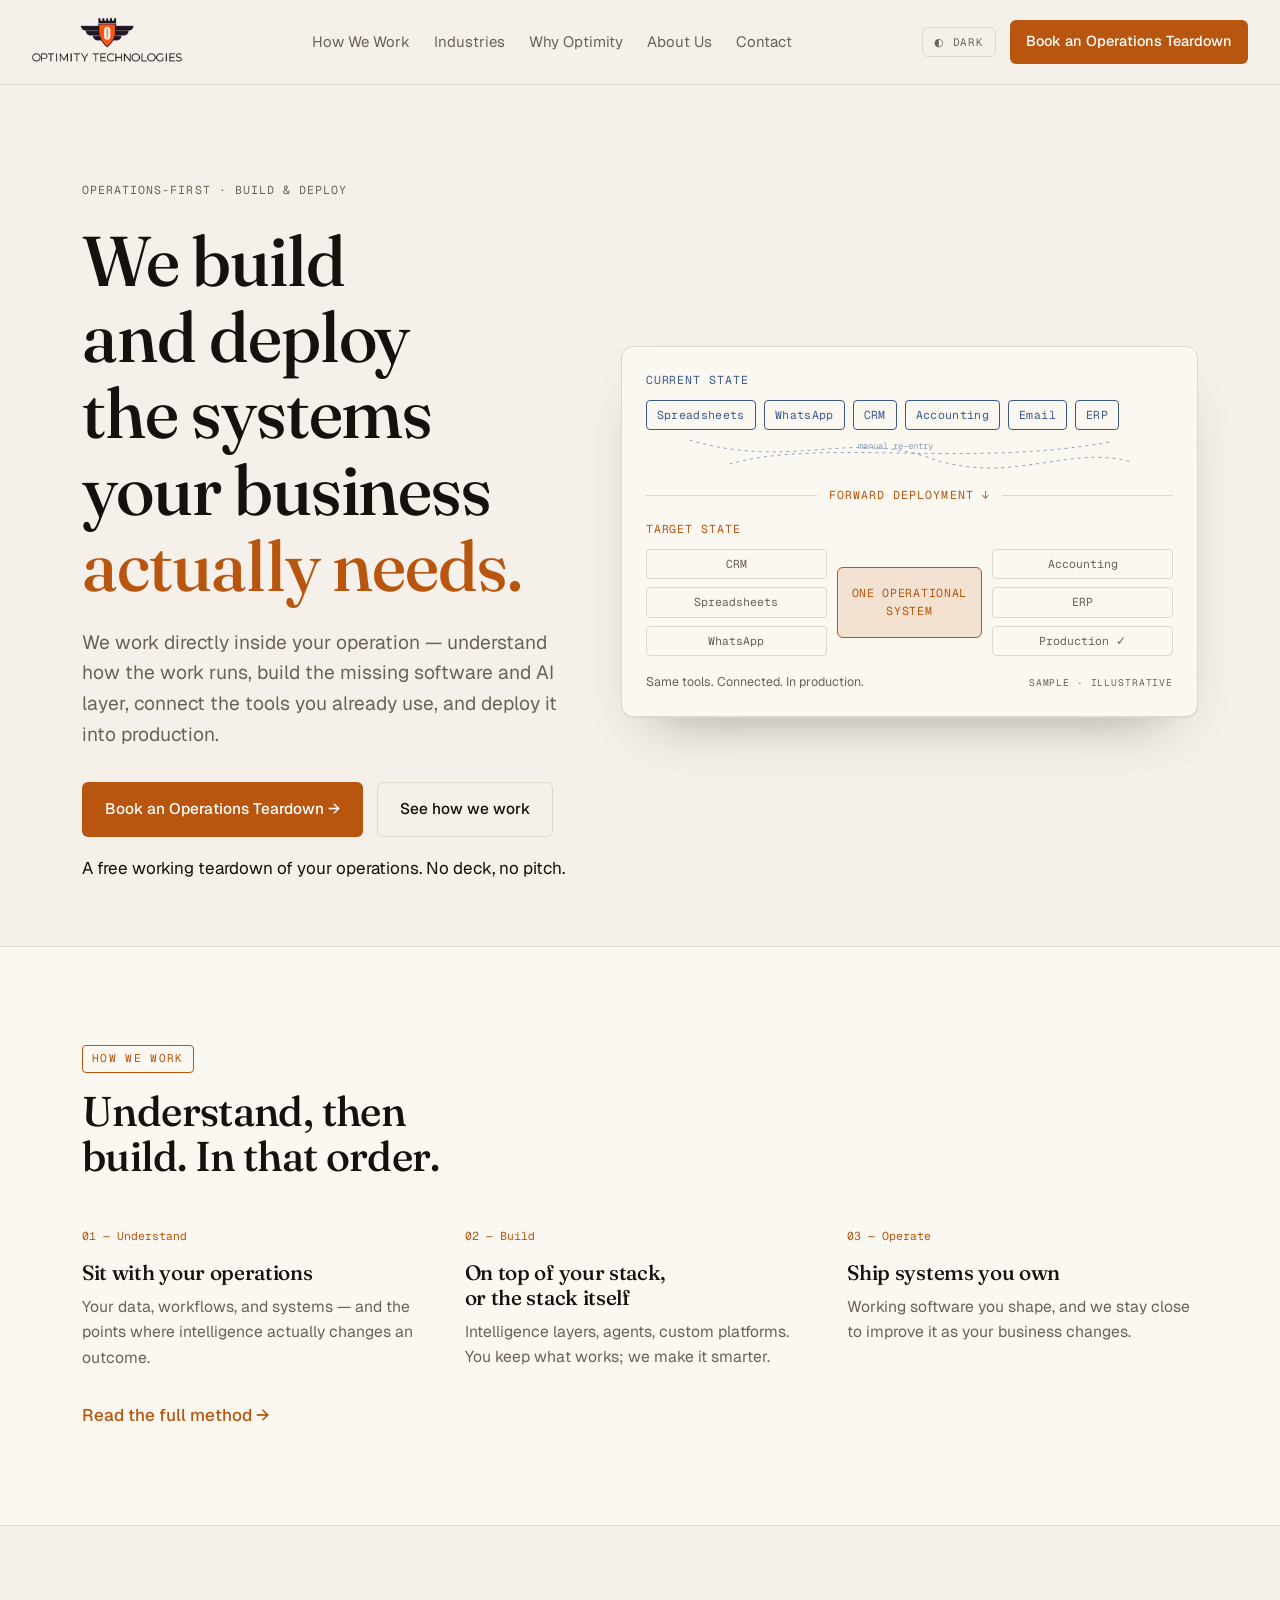
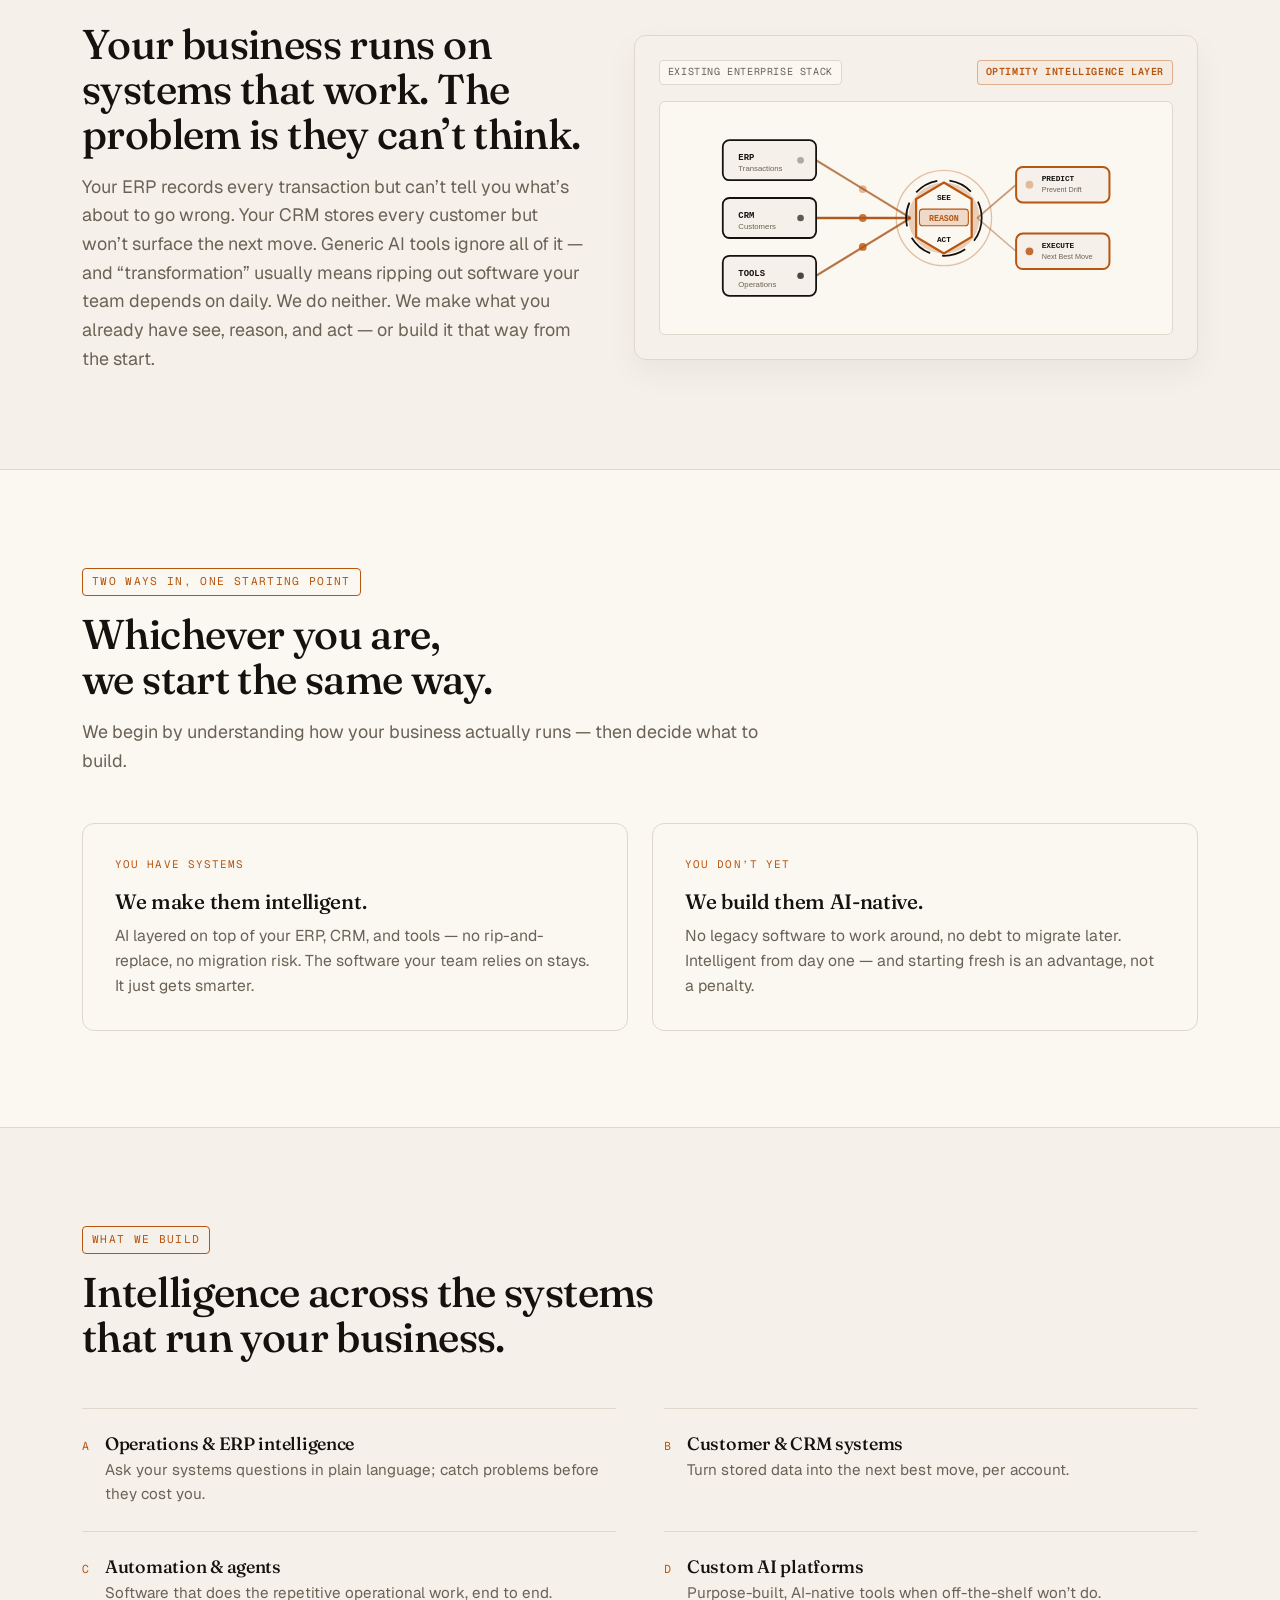
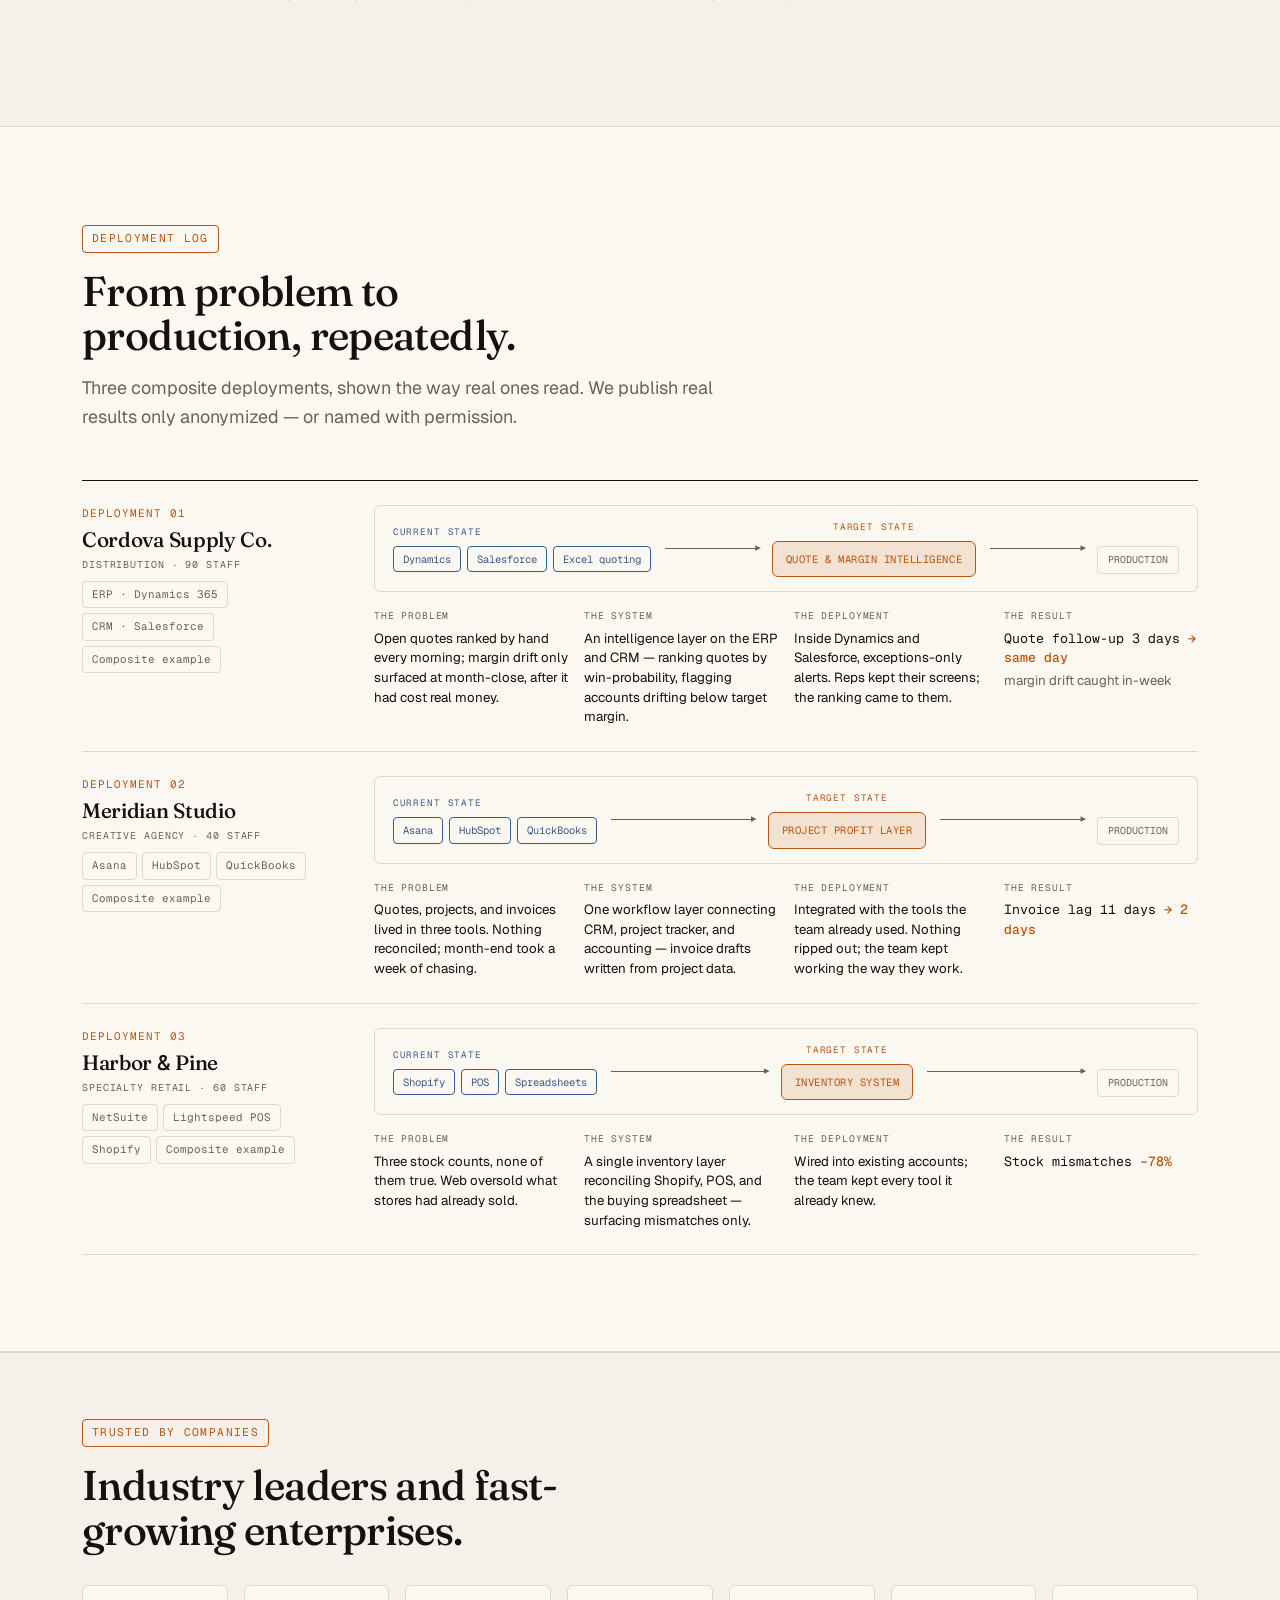
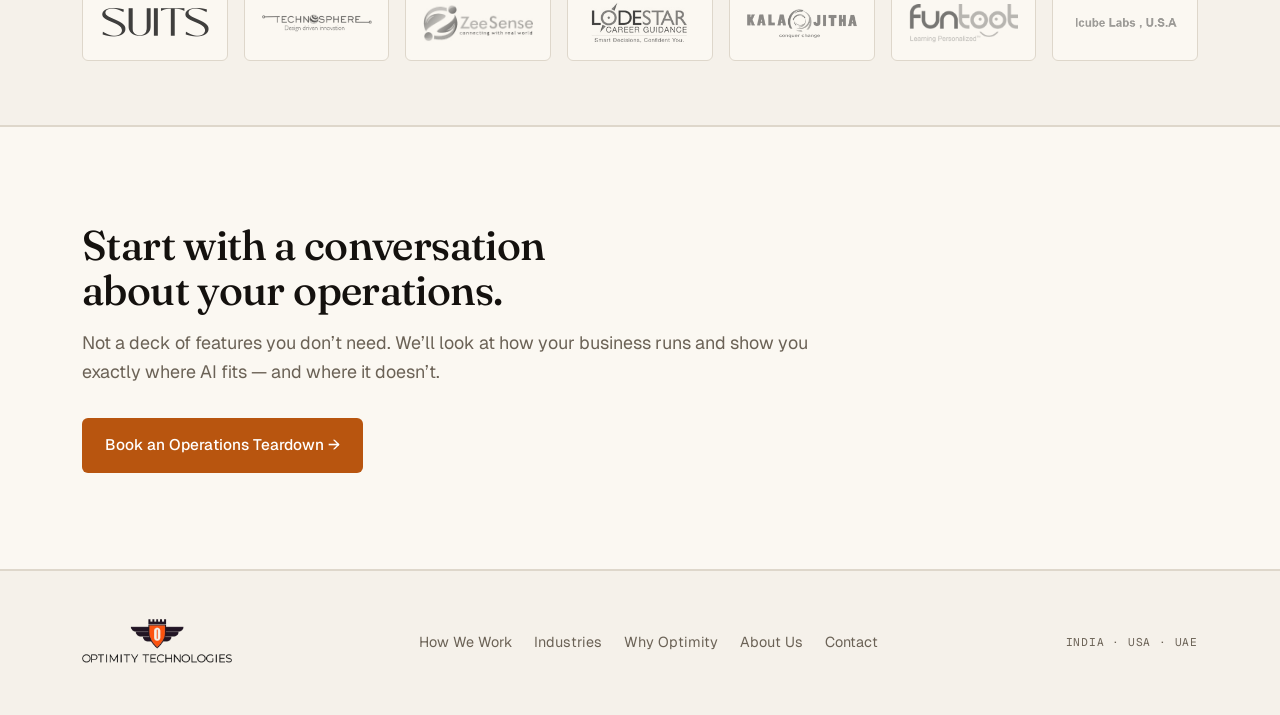
==== commit 27d94c1c: "fix(design): audit fixes — cache skew, ampersand glyphs, honest labels, dark-mode logos, SMIL reduce" ====
--- a/index.html
+++ b/index.html
@@ -35,7 +35,7 @@
 <link rel="shortcut icon" href="/favicon.ico" />
 <link rel="apple-touch-icon" sizes="180x180" href="/apple-touch-icon.png" />
 <link rel="manifest" href="/site.webmanifest" />
-<link rel="stylesheet" href="styles.css?v=20260804-v3">
+<link rel="stylesheet" href="styles.css?v=20260809-v1">
 <!-- LLM & AI Agent Markdown Discovery -->
 <link rel="alternate" type="text/markdown" title="llms.txt" href="/llms.txt">
 <!-- Schema.org JSON-LD for Google Sitelinks & Organization -->
@@ -433,31 +433,31 @@
     </div>
     <div class="trusted-logos-grid">
       <div class="trusted-card" title="SUITS">
-        <img src="assets/logo/suits.png" alt="SUITS" class="trusted-logo-img" style="max-height: 40px; max-width: 120px; width: auto; height: auto; object-fit: contain;" onerror="this.style.display='none'; this.nextElementSibling.style.display='inline-block';">
+        <img src="assets/logo/suits.png" alt="SUITS" class="trusted-logo-img" onerror="this.style.display='none'; this.nextElementSibling.style.display='inline-block';">
         <span class="trusted-logo-text" style="display:none;">SUITS</span>
       </div>
       <div class="trusted-card" title="Technosphere">
-        <img src="assets/logo/technosphere.png" alt="Technosphere" class="trusted-logo-img" style="max-height: 40px; max-width: 120px; width: auto; height: auto; object-fit: contain;" onerror="this.style.display='none'; this.nextElementSibling.style.display='inline-block';">
+        <img src="assets/logo/technosphere.png" alt="Technosphere" class="trusted-logo-img" onerror="this.style.display='none'; this.nextElementSibling.style.display='inline-block';">
         <span class="trusted-logo-text" style="display:none;">Technosphere</span>
       </div>
       <div class="trusted-card" title="ZeeSense">
-        <img src="assets/logo/zeesense.png" alt="ZeeSense" class="trusted-logo-img" style="max-height: 40px; max-width: 120px; width: auto; height: auto; object-fit: contain;" onerror="this.style.display='none'; this.nextElementSibling.style.display='inline-block';">
+        <img src="assets/logo/zeesense.png" alt="ZeeSense" class="trusted-logo-img" onerror="this.style.display='none'; this.nextElementSibling.style.display='inline-block';">
         <span class="trusted-logo-text" style="display:none;">ZeeSense</span>
       </div>
       <div class="trusted-card" title="Lodestar">
-        <img src="assets/logo/lodestar.png" alt="Lodestar" class="trusted-logo-img" style="max-height: 40px; max-width: 120px; width: auto; height: auto; object-fit: contain;" onerror="this.style.display='none'; this.nextElementSibling.style.display='inline-block';">
+        <img src="assets/logo/lodestar.png" alt="Lodestar" class="trusted-logo-img" onerror="this.style.display='none'; this.nextElementSibling.style.display='inline-block';">
         <span class="trusted-logo-text" style="display:none;">Lodestar</span>
       </div>
       <div class="trusted-card" title="Kalajitha">
-        <img src="assets/logo/kalajitha.png" alt="Kalajitha" class="trusted-logo-img" style="max-height: 40px; max-width: 120px; width: auto; height: auto; object-fit: contain;" onerror="this.style.display='none'; this.nextElementSibling.style.display='inline-block';">
+        <img src="assets/logo/kalajitha.png" alt="Kalajitha" class="trusted-logo-img" onerror="this.style.display='none'; this.nextElementSibling.style.display='inline-block';">
         <span class="trusted-logo-text" style="display:none;">Kalajitha</span>
       </div>
       <div class="trusted-card" title="Funtoot">
-        <img src="assets/logo/funtoot.png" alt="Funtoot" class="trusted-logo-img" style="max-height: 40px; max-width: 120px; width: auto; height: auto; object-fit: contain;" onerror="this.style.display='none'; this.nextElementSibling.style.display='inline-block';">
+        <img src="assets/logo/funtoot.png" alt="Funtoot" class="trusted-logo-img" onerror="this.style.display='none'; this.nextElementSibling.style.display='inline-block';">
         <span class="trusted-logo-text" style="display:none;">Funtoot</span>
       </div>
       <div class="trusted-card" title="Icube Labs USA">
-        <img src="assets/logo/icube-labs-usa.png" alt="Icube Labs USA" class="trusted-logo-img" style="max-height: 40px; max-width: 120px; width: auto; height: auto; object-fit: contain;" onerror="this.style.display='none'; this.nextElementSibling.style.display='inline-block';">
+        <img src="assets/logo/icube-labs-usa.png" alt="Icube Labs USA" class="trusted-logo-img" onerror="this.style.display='none'; this.nextElementSibling.style.display='inline-block';">
         <span class="trusted-logo-text" style="display:none;">Icube Labs USA</span>
       </div>
     </div>
--- a/styles.css
+++ b/styles.css
@@ -760,7 +760,9 @@
 }
 
 [data-theme="dark"] .trusted-card {
-  background: var(--paper);
+  /* Logos are dark marks; they need a light ground in both themes. */
+  background: #F5F1EA;
+  border-color: #DED7CB;
 }
 
 
@@ -771,20 +773,15 @@
 }
 
 .trusted-logo-img {
-  max-height: 42px !important;
-  max-width: 110px !important;
-  width: auto !important;
-  height: auto !important;
-  object-fit: contain !important;
+  max-height: 42px;
+  max-width: 110px;
+  width: auto;
+  height: auto;
+  object-fit: contain;
   object-position: center;
   mix-blend-mode: multiply;
   filter: grayscale(100%) opacity(0.75);
   transition: filter var(--dur-short) var(--ease-out), opacity var(--dur-short);
-}
-
-[data-theme="dark"] .trusted-logo-img {
-  mix-blend-mode: normal;
-  filter: grayscale(100%) invert(0.9) opacity(0.85);
 }
 
 .trusted-card:hover .trusted-logo-img {
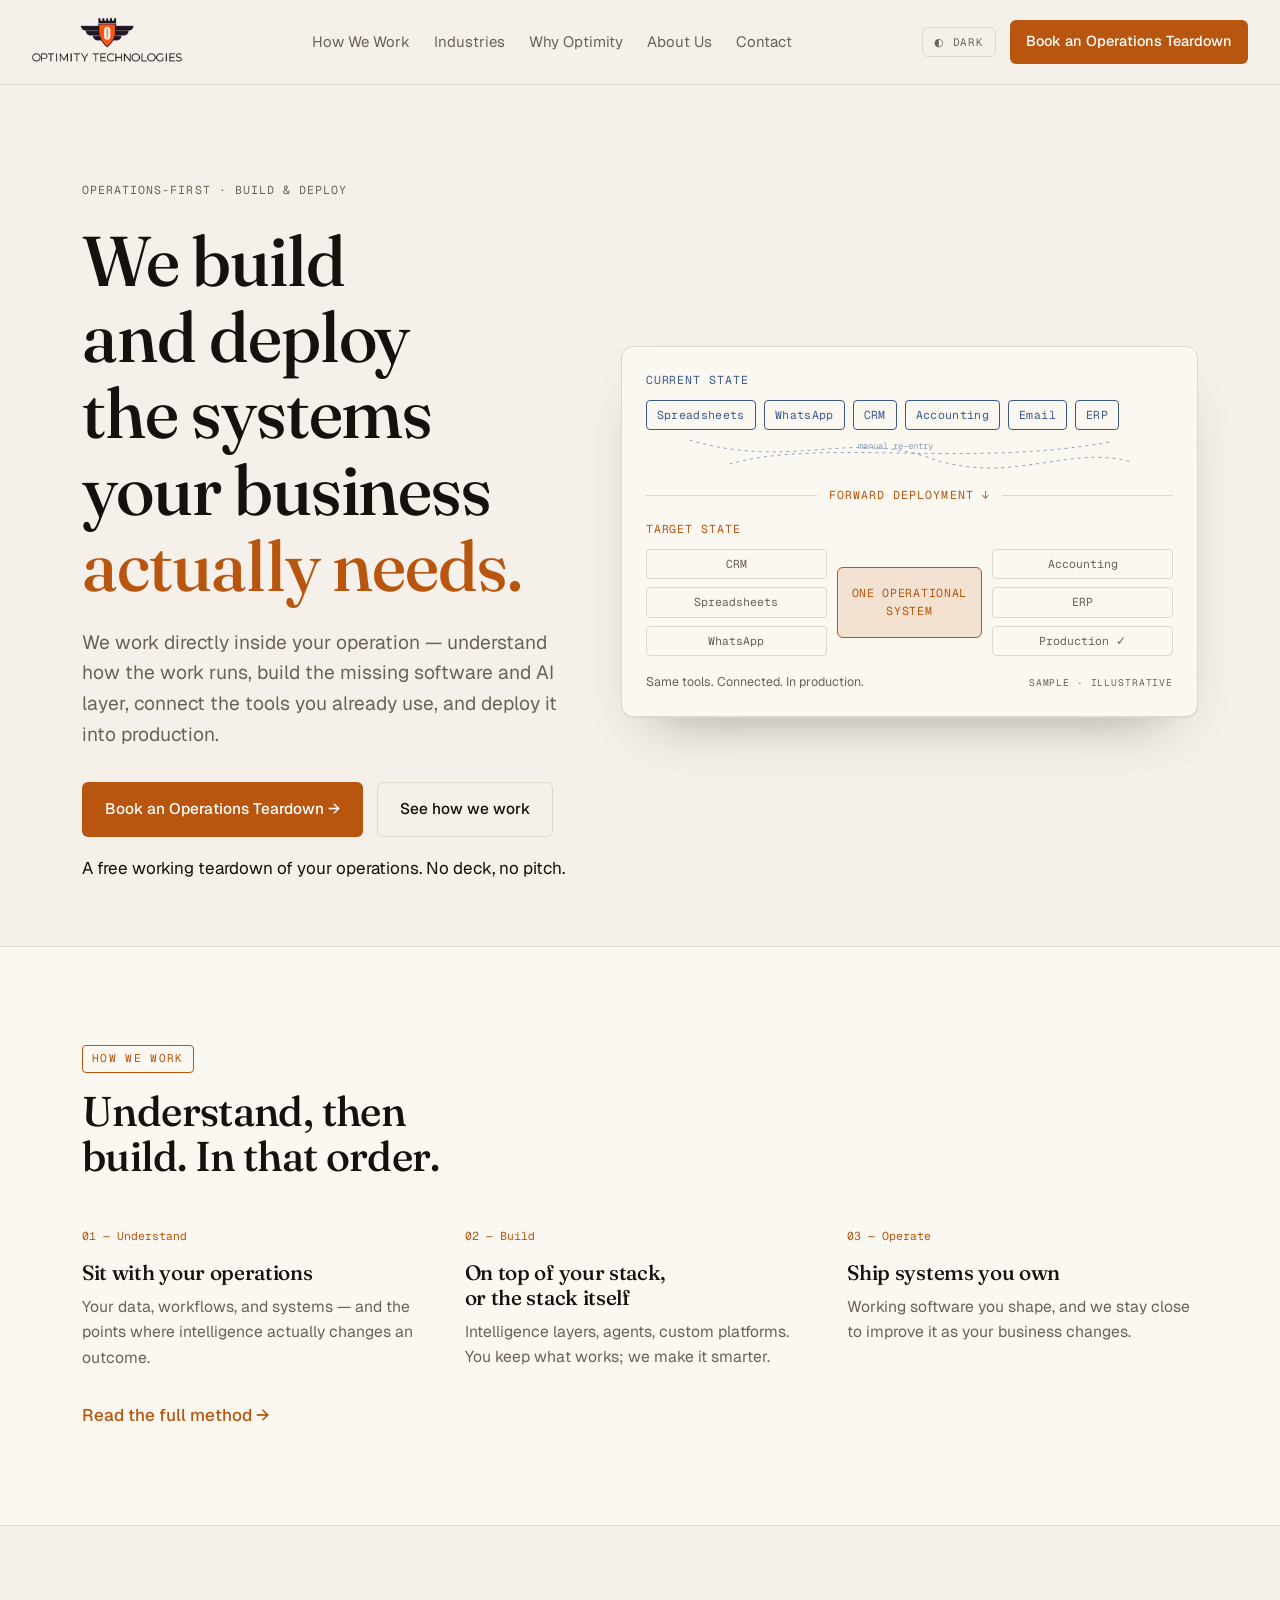
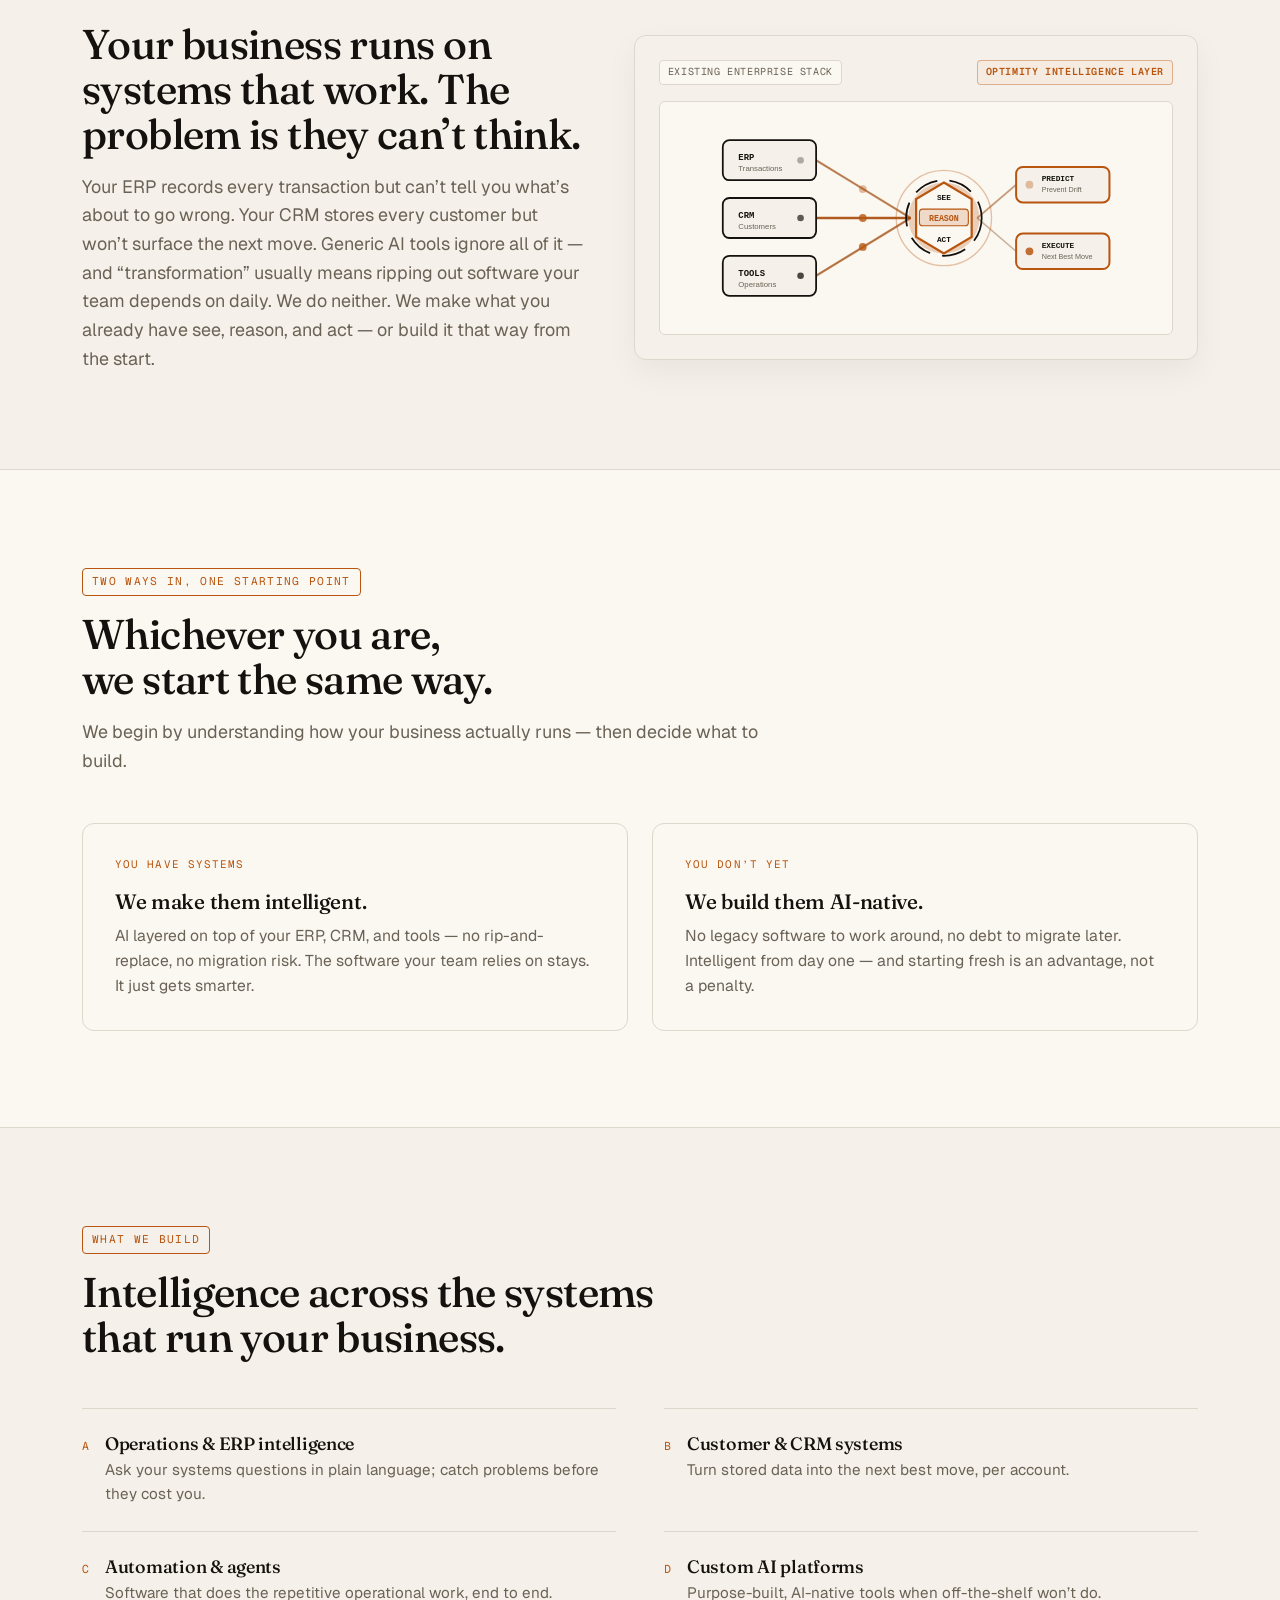
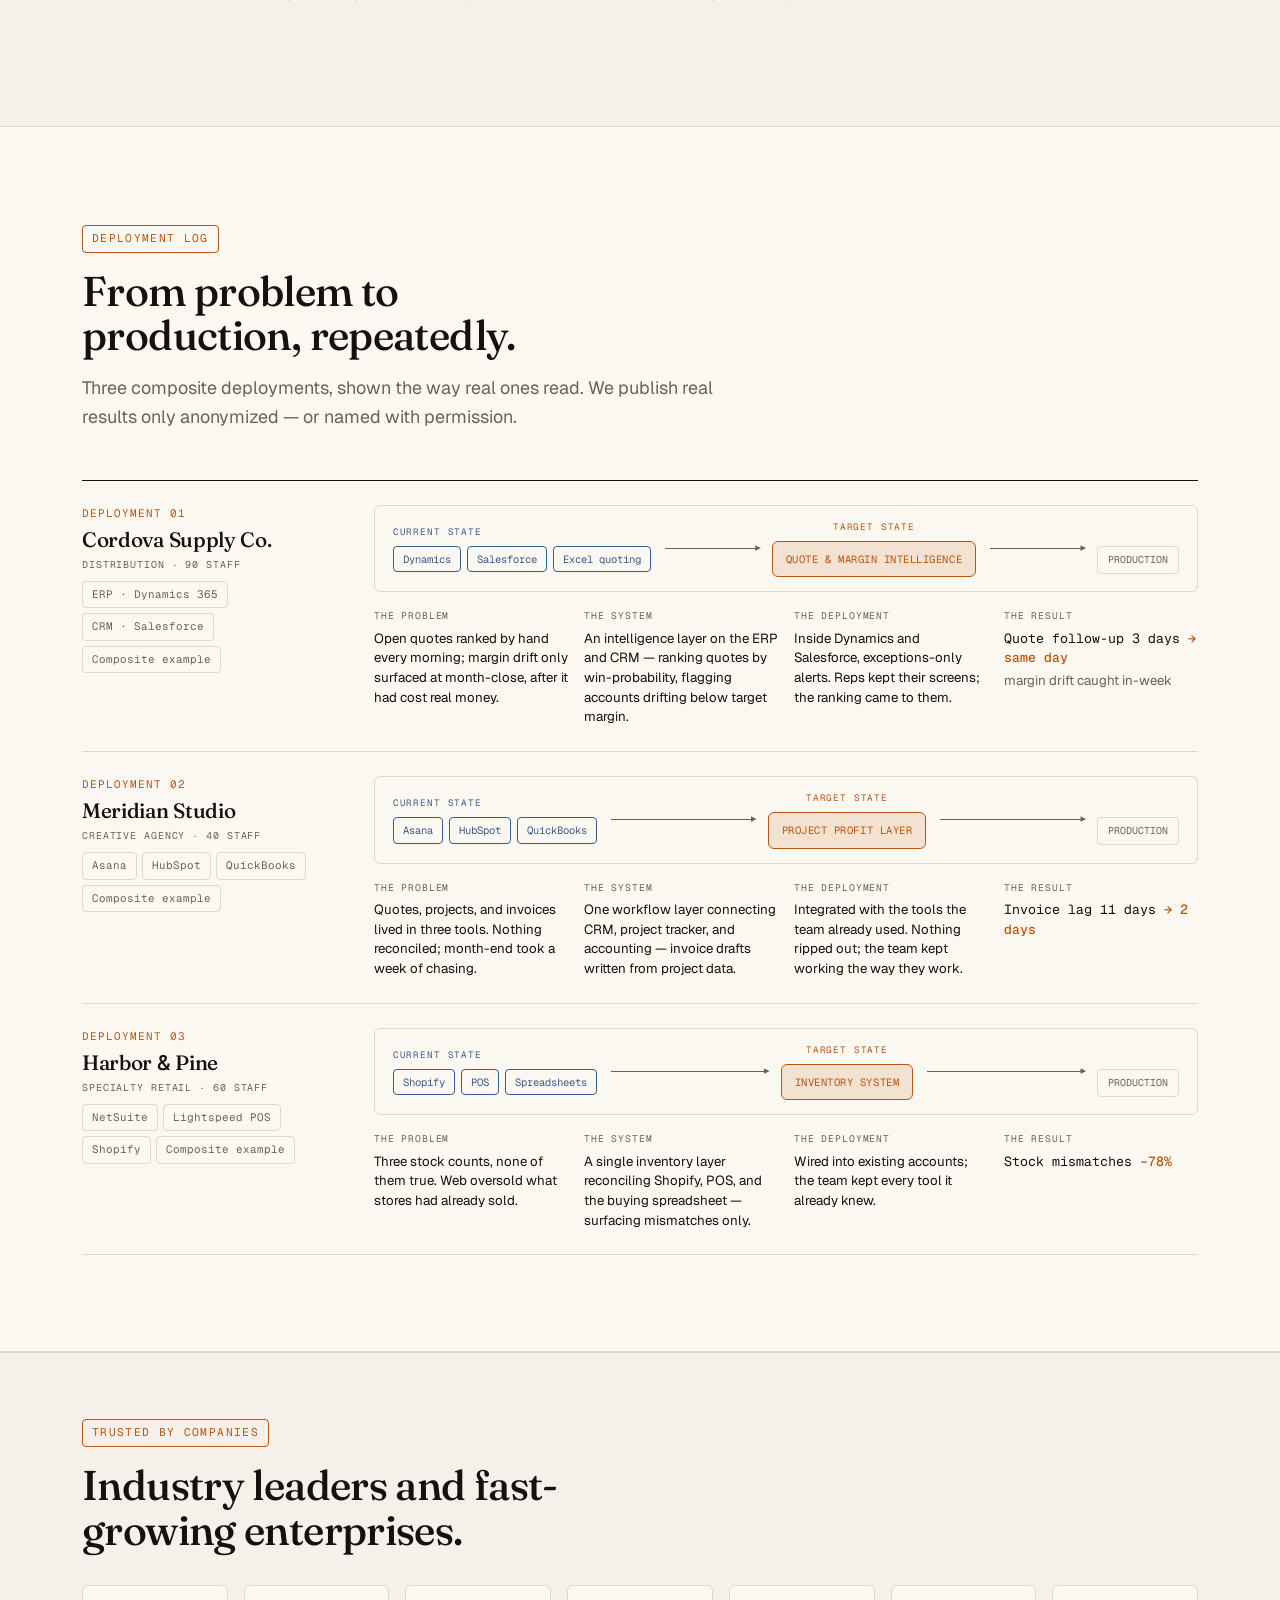
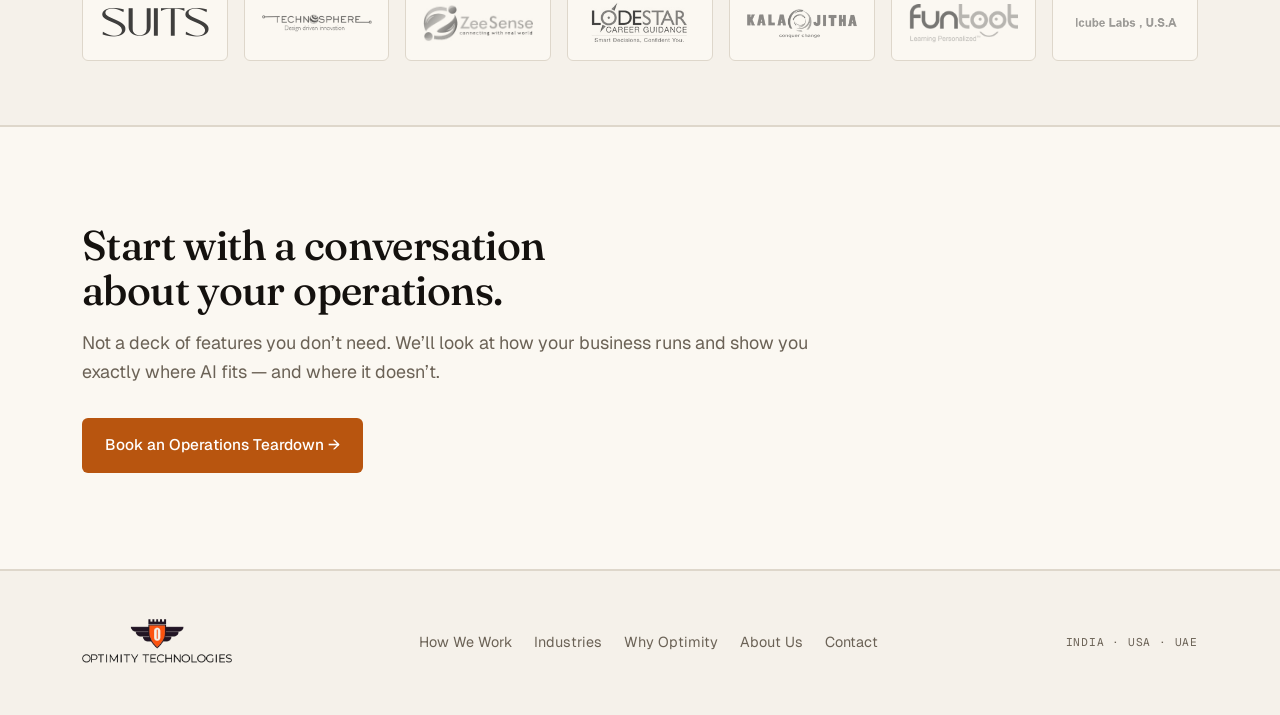
==== commit 494e6745: "feat(voice): rewrite industries, why-optimity, and about in the operator voice Per DESIGN.md v2 voic" ====
--- a/index.html
+++ b/index.html
@@ -3,7 +3,7 @@
 <head>
 <meta charset="UTF-8">
 <meta name="viewport" content="width=device-width, initial-scale=1.0">
-<title>Optimity Technologies — Engineering the future of intelligent business.</title>
+<title>Optimity Technologies — We build and deploy the systems your business actually needs.</title>
 <meta name="description" content="Operations-first AI consulting and engineering. We make the systems you already run intelligent — AI on top of your ERP, CRM, and operational tools. No rip-and-replace.">
 <meta name="keywords" content="AI consulting, enterprise AI, operations teardown, ERP AI integration, CRM intelligence, software architecture, AI readiness, Optimity Technologies">
 <meta name="author" content="Optimity Technologies">
@@ -13,7 +13,7 @@
 <!-- Open Graph / WhatsApp / LinkedIn -->
 <meta property="og:type" content="website">
 <meta property="og:url" content="https://optimitytechnologies.com/">
-<meta property="og:title" content="Optimity Technologies — Engineering the future of intelligent business.">
+<meta property="og:title" content="Optimity Technologies — We build and deploy the systems your business actually needs.">
 <meta property="og:description" content="Operations-first AI consulting and engineering. We make the systems you already run intelligent — AI on top of your ERP, CRM, and operational tools. No rip-and-replace.">
 <meta property="og:image" content="https://optimitytechnologies.com/wp-content/uploads/2022/08/optimity_logo-1-1.png">
 <meta property="og:image:type" content="image/png">
@@ -23,7 +23,7 @@
 <!-- Twitter Card -->
 <meta name="twitter:card" content="summary_large_image">
 <meta name="twitter:url" content="https://optimitytechnologies.com/">
-<meta name="twitter:title" content="Optimity Technologies — Engineering the future of intelligent business.">
+<meta name="twitter:title" content="Optimity Technologies — We build and deploy the systems your business actually needs.">
 <meta name="twitter:description" content="Operations-first AI consulting and engineering. We make the systems you already run intelligent — AI on top of your ERP, CRM, and operational tools. No rip-and-replace.">
 <meta name="twitter:image" content="https://optimitytechnologies.com/wp-content/uploads/2022/08/optimity_logo-1-1.png">
 
@@ -59,7 +59,7 @@
       "@id": "https://optimitytechnologies.com/#website",
       "url": "https://optimitytechnologies.com/",
       "name": "Optimity Technologies",
-      "description": "Engineering the future of intelligent business.",
+      "description": "We build and deploy the systems your business actually needs.",
       "publisher": {
         "@id": "https://optimitytechnologies.com/#organization"
       }
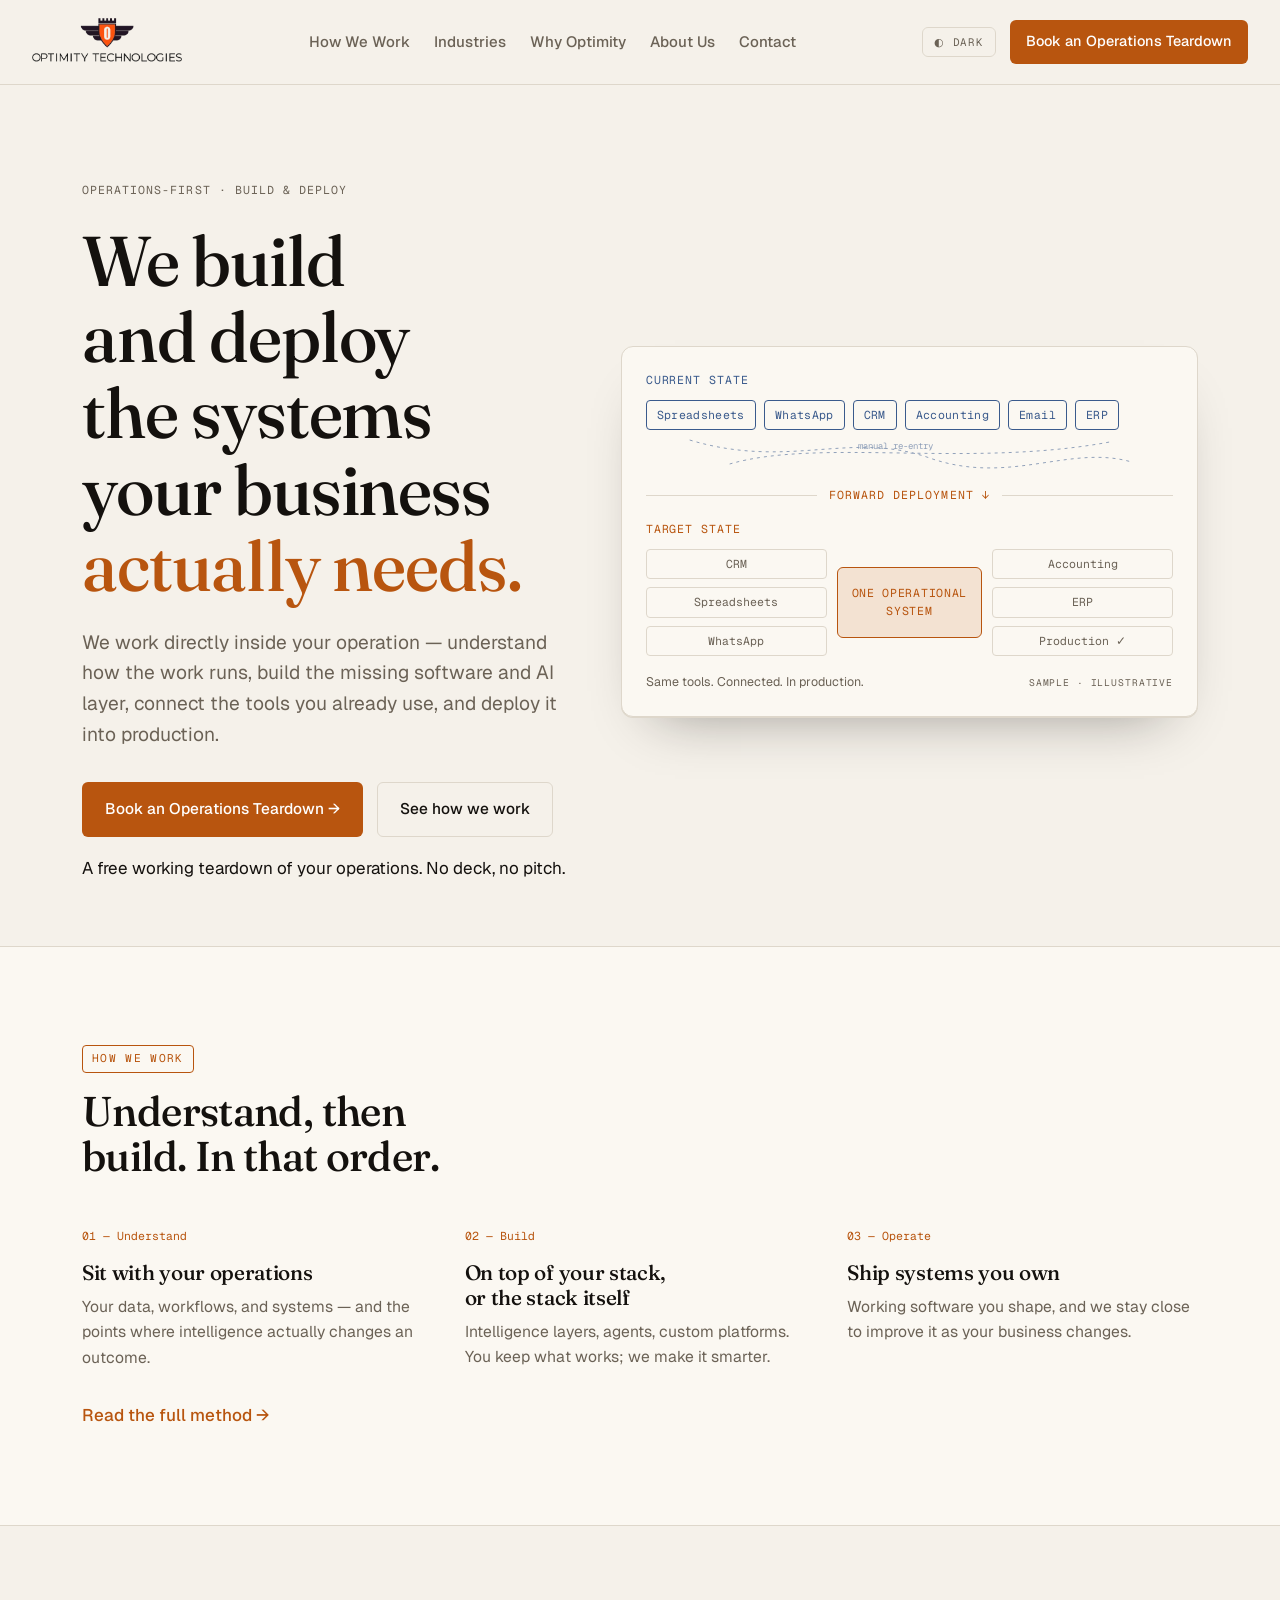
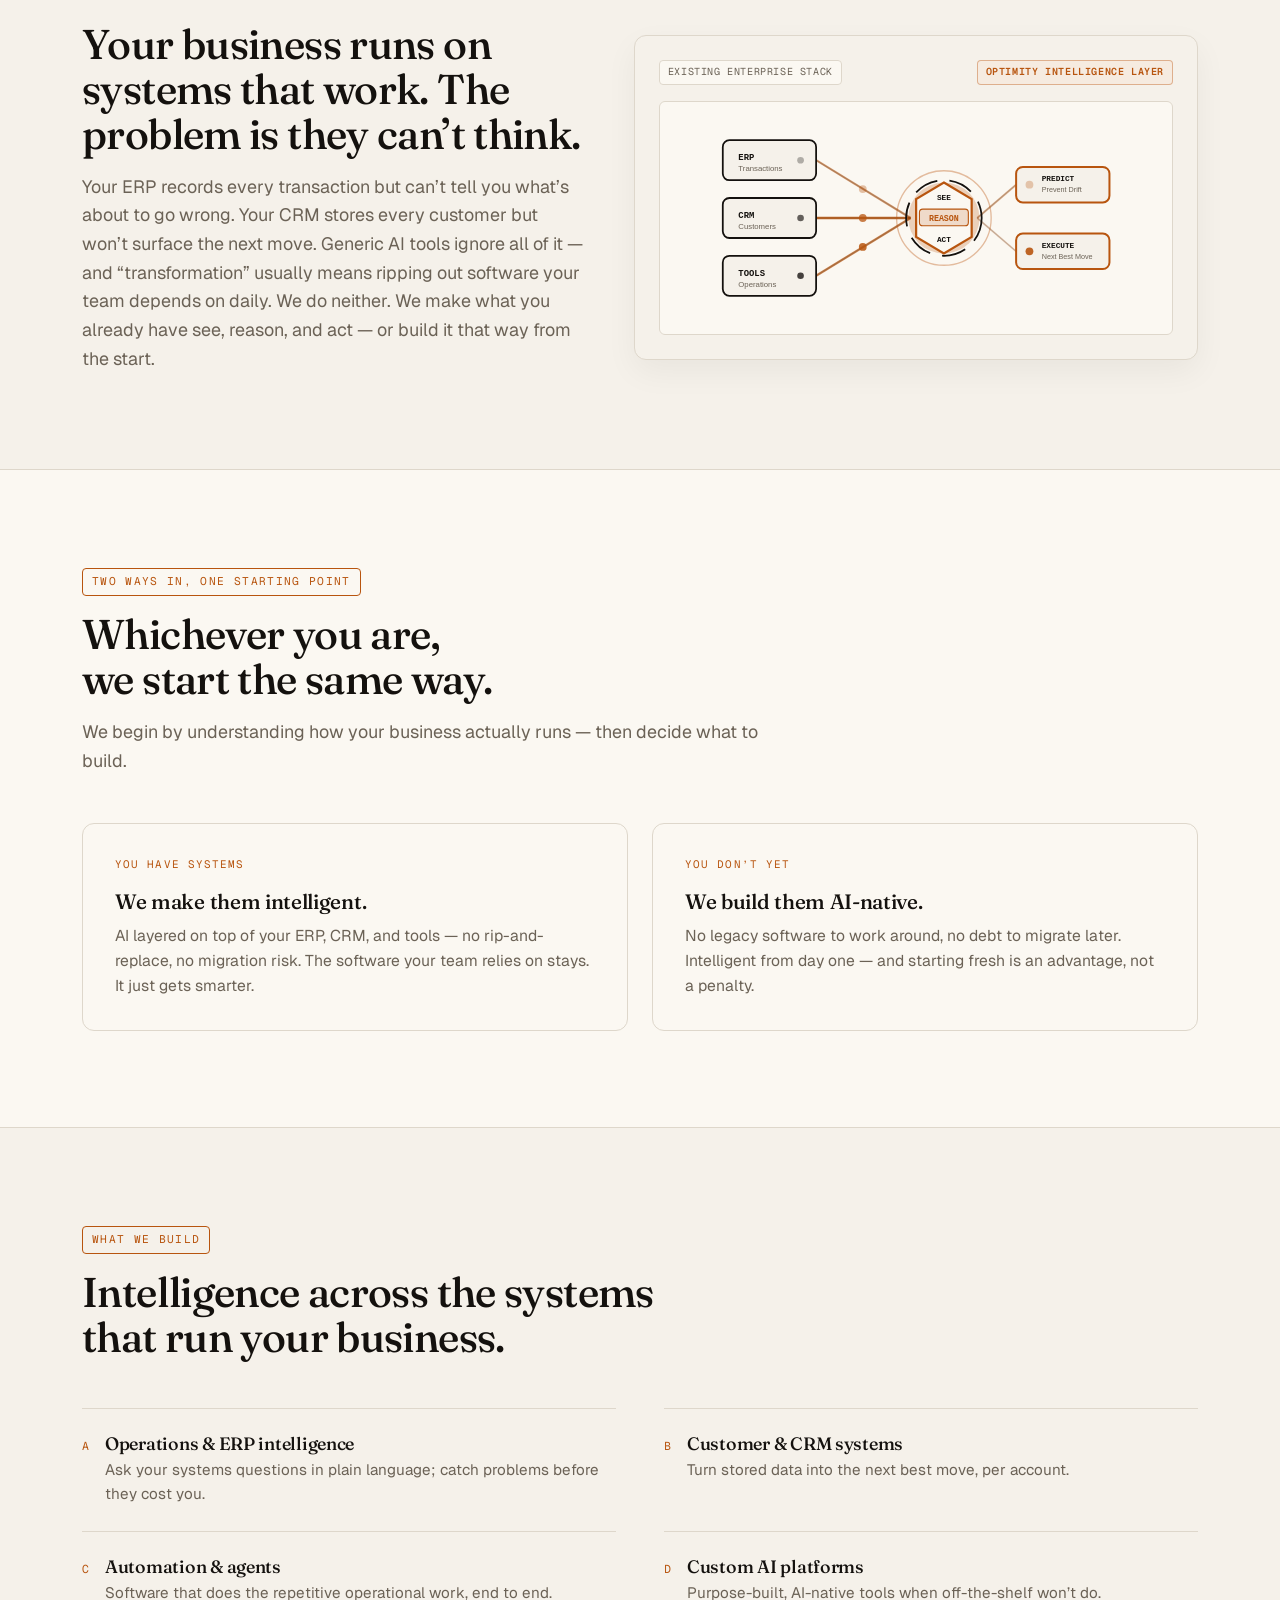
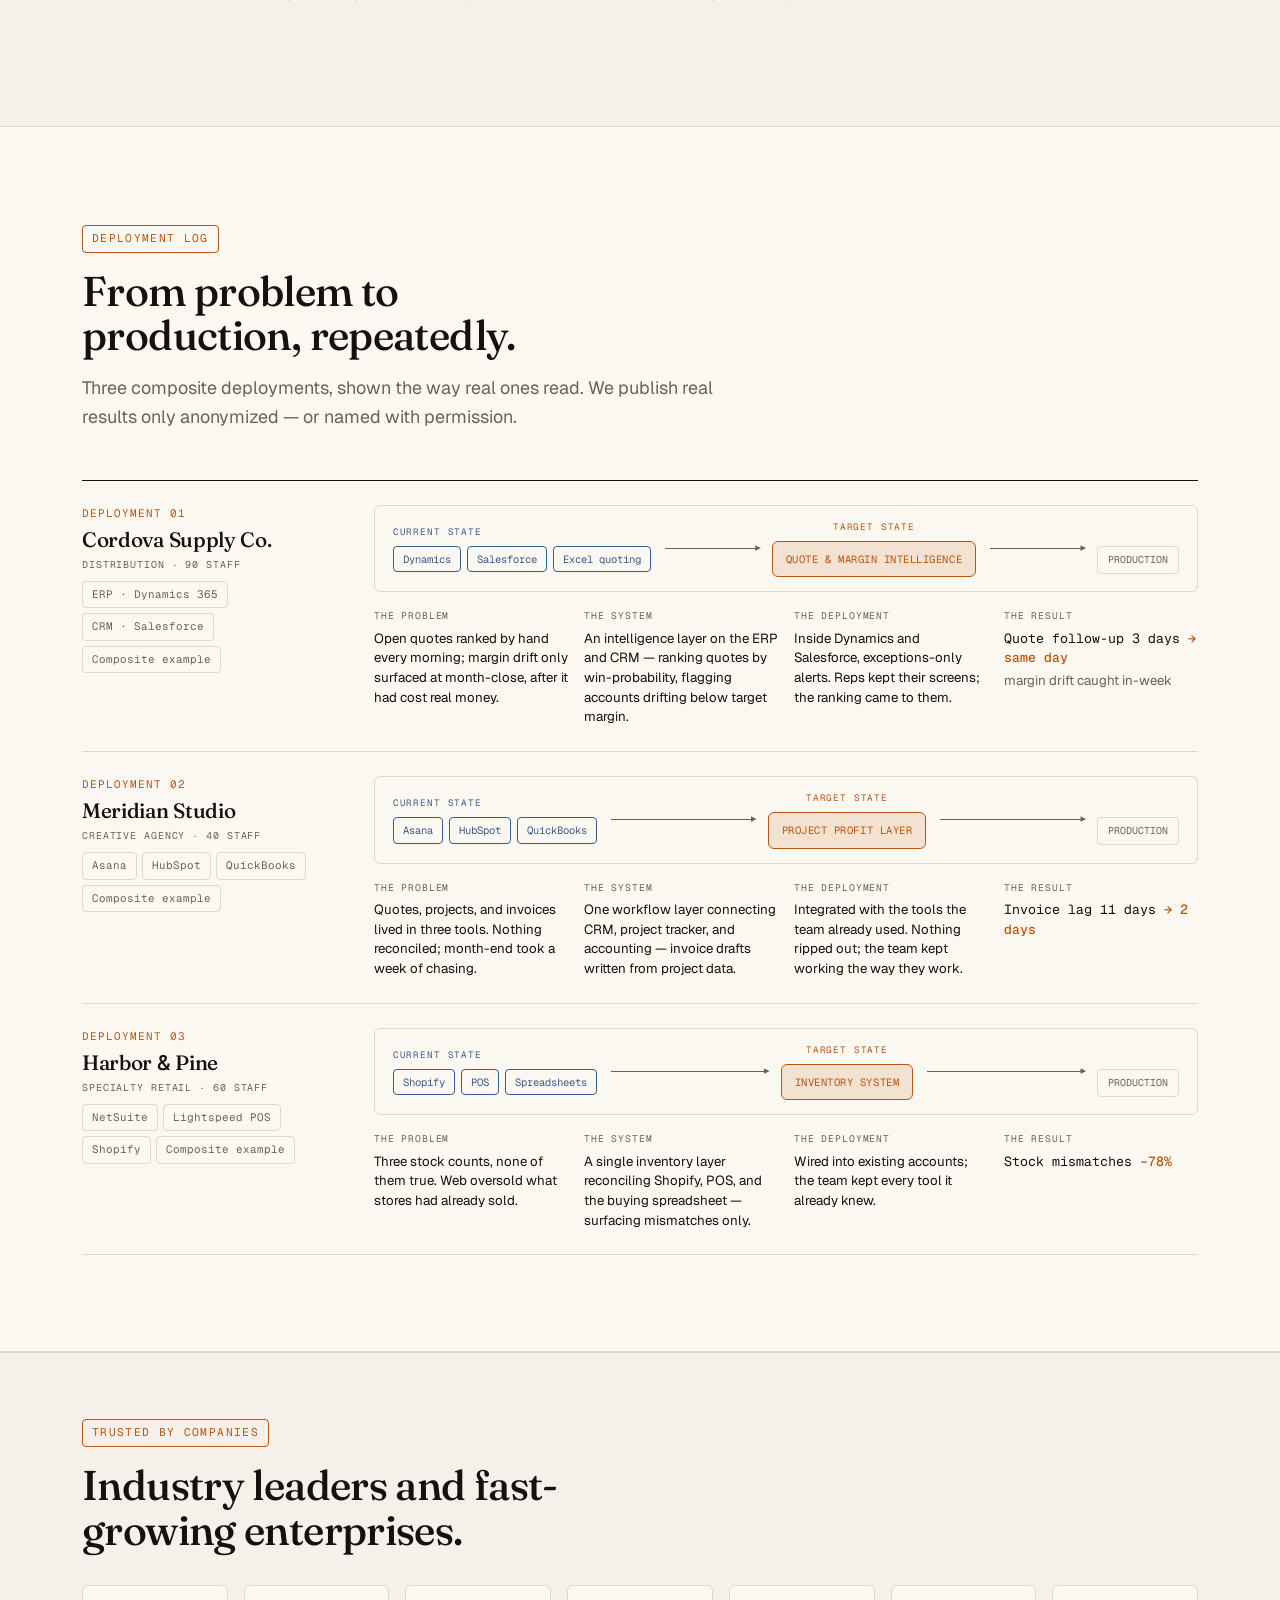
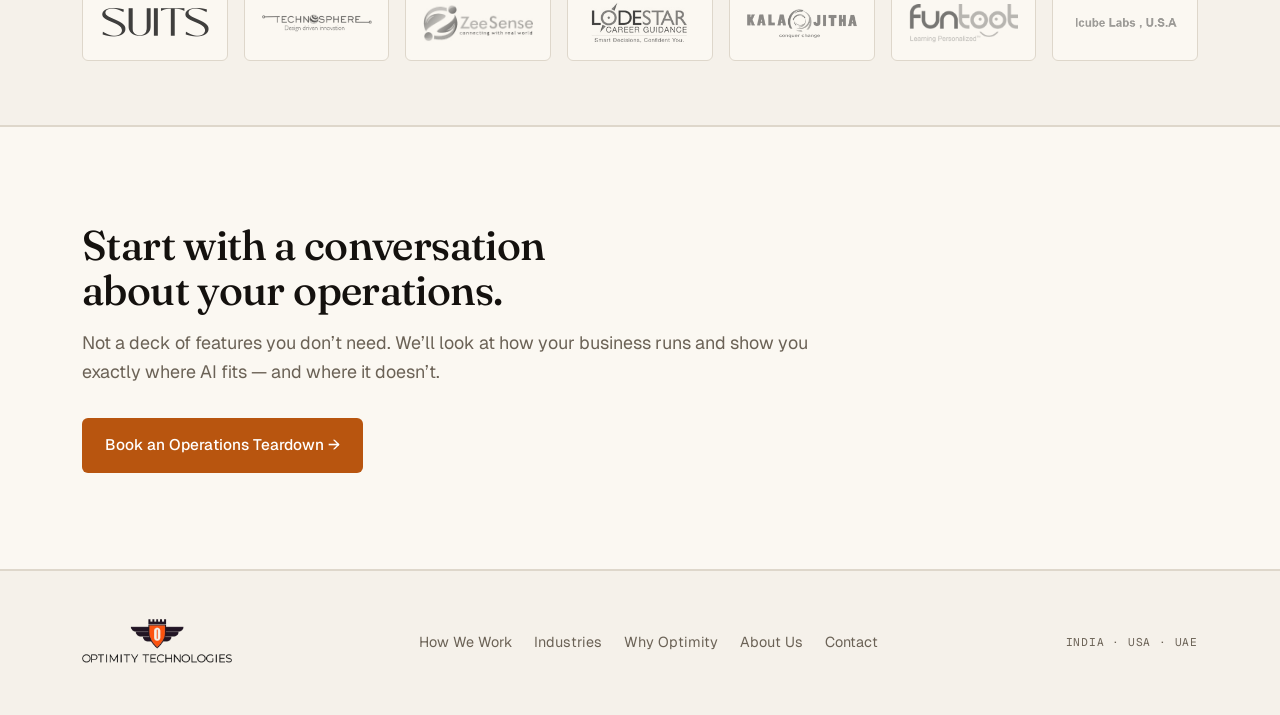
==== commit aaeabc60: "refactor(css): sweep inline styles into token-based component classes 107 inline style attributes re" ====
--- a/index.html
+++ b/index.html
@@ -125,7 +125,7 @@
       <a class="btn btn-primary" href="contact.html#book">Book an Operations Teardown →</a>
       <a class="btn btn-ghost" href="how-we-work.html">See how we work</a>
     </div>
-    <p class="hero-cta note" style="margin-top:18px;">A free working teardown of your operations. No deck, no pitch.</p>
+    <p class="hero-cta note">A free working teardown of your operations. No deck, no pitch.</p>
   </div>
 
   <!-- Before/After Operations Map — the deployment artifact -->
@@ -178,7 +178,7 @@
       <p>Working software you shape, and we stay close to improve it as your business changes.</p>
     </div>
   </div>
-  <p style="margin-top:32px;"><a class="link" href="how-we-work.html" style="color:var(--accent);text-decoration:none;font-weight:500;">Read the full method →</a></p>
+  <p class="mt-32"><a class="link" href="how-we-work.html">Read the full method →</a></p>
 </div></section>
 
 <!-- PROBLEM -->
@@ -427,7 +427,7 @@
 <!-- TRUSTED BY COMPANIES -->
 <section class="trusted-section">
   <div class="wrap">
-    <div class="section-head" style="margin-bottom: var(--sp-32);">
+    <div class="section-head">
       <span class="kicker">Trusted by companies</span>
       <h2>Industry leaders and fast-growing enterprises.</h2>
     </div>
--- a/styles.css
+++ b/styles.css
@@ -808,3 +808,67 @@
 
 
 
+
+/* --- Inline-style cleanup: shared component + utility classes --- */
+.lead-wide { max-width: 820px; margin-top: var(--sp-24); }
+.lead-mt { margin-top: var(--sp-24); }
+.link { color: var(--accent); text-decoration: none; font-weight: 500; }
+.link-plain { text-decoration: none; }
+.svg-fluid { width: 100%; height: auto; }
+.text-muted { color: var(--muted); }
+.mb-16 { margin-bottom: var(--sp-16); }
+.mb-24 { margin-bottom: var(--sp-24); }
+.mb-48 { margin-bottom: var(--sp-48); }
+.mt-32 { margin-top: var(--sp-32); }
+.cols-2--wide { gap: var(--sp-48); }
+.hero .note { margin-top: 18px; }
+.trusted-section .section-head { margin-bottom: var(--sp-32); }
+
+/* Editorial paragraphs (how-we-work, about) */
+.lede { font-size: 1.1rem; }
+.lede + .lede { margin-top: 18px; }
+.about-split .lede { margin-bottom: 18px; }
+
+/* Stage rows (how-we-work: Understand · Build · Operate) */
+.stage { border-top: 1px solid var(--hairline); padding: var(--sp-32) 0; }
+.stage:last-of-type { border-bottom: 1px solid var(--hairline); }
+.stage h3 { margin: 10px 0 12px; }
+
+/* Engagement model cards (why-optimity) */
+.models-grid { margin-bottom: var(--sp-64); }
+.model-title { font-size: 1.35rem; margin-bottom: 12px; }
+.model-desc { color: var(--muted); font-size: 0.96rem; margin-bottom: 20px; flex-grow: 1; }
+.model-includes { border-top: 1px solid var(--hairline); padding-top: var(--sp-16); }
+.model-includes-label { font-size: 0.68rem; color: var(--muted); text-transform: uppercase; margin-bottom: 10px; }
+.model-list { list-style: none; padding: 0; display: grid; gap: var(--sp-8); font-size: 0.88rem; }
+.model-list li { display: flex; gap: var(--sp-8); align-items: center; }
+.model-list li::before { content: "■"; color: var(--accent); }
+.model-best { margin-top: var(--sp-16); padding-top: 12px; border-top: 1px dashed var(--hairline); }
+.model-best-label { font-size: 0.68rem; color: var(--accent); text-transform: uppercase; display: block; }
+.model-best-text { font-weight: 600; font-size: 0.92rem; }
+
+/* About positioning split */
+.split-cols { display: grid; grid-template-columns: 1fr 1fr; gap: 20px; border-top: 1px solid var(--hairline); padding-top: var(--sp-24); }
+.split-label { font-size: 0.75rem; color: var(--accent); text-transform: uppercase; margin-bottom: 6px; }
+.split-title { font-size: 1.15rem; margin-bottom: 6px; }
+.split-text { font-size: 0.92rem; color: var(--muted); }
+
+/* Operating-model / diagram card headers */
+.omc-head { display: flex; justify-content: space-between; align-items: center; border-bottom: 1px solid var(--hairline); padding-bottom: 12px; flex-wrap: wrap; gap: 12px; }
+.omc-head--roomy { padding-bottom: var(--sp-16); margin-bottom: var(--sp-24); }
+.omc-kicker { font-size: 0.75rem; color: var(--accent); text-transform: uppercase; display: block; }
+.omc-note { font-size: 0.75rem; color: var(--muted); }
+.omc-body { padding: 10px 0; }
+.omc-body--roomy { padding: var(--sp-16) 0; }
+.omc-title { font-size: 1.4rem; margin-top: 4px; }
+
+/* Sector focus panel (industries) */
+.sector-panel { margin-top: var(--sp-48); padding: var(--sp-32); background: var(--surface); border: 1px solid var(--hairline); border-radius: var(--r-lg); }
+.panel-label { font-size: 0.75rem; color: var(--accent); text-transform: uppercase; letter-spacing: 0.08em; margin-bottom: var(--sp-16); }
+.panel-note { color: var(--muted); margin-bottom: 20px; font-size: 0.95rem; }
+.chip-row { display: flex; flex-wrap: wrap; gap: var(--sp-8); }
+
+@media (max-width: 680px) {
+  .split-cols { grid-template-columns: 1fr; }
+}
+.operating-model-card--roomy { padding: var(--sp-48); }
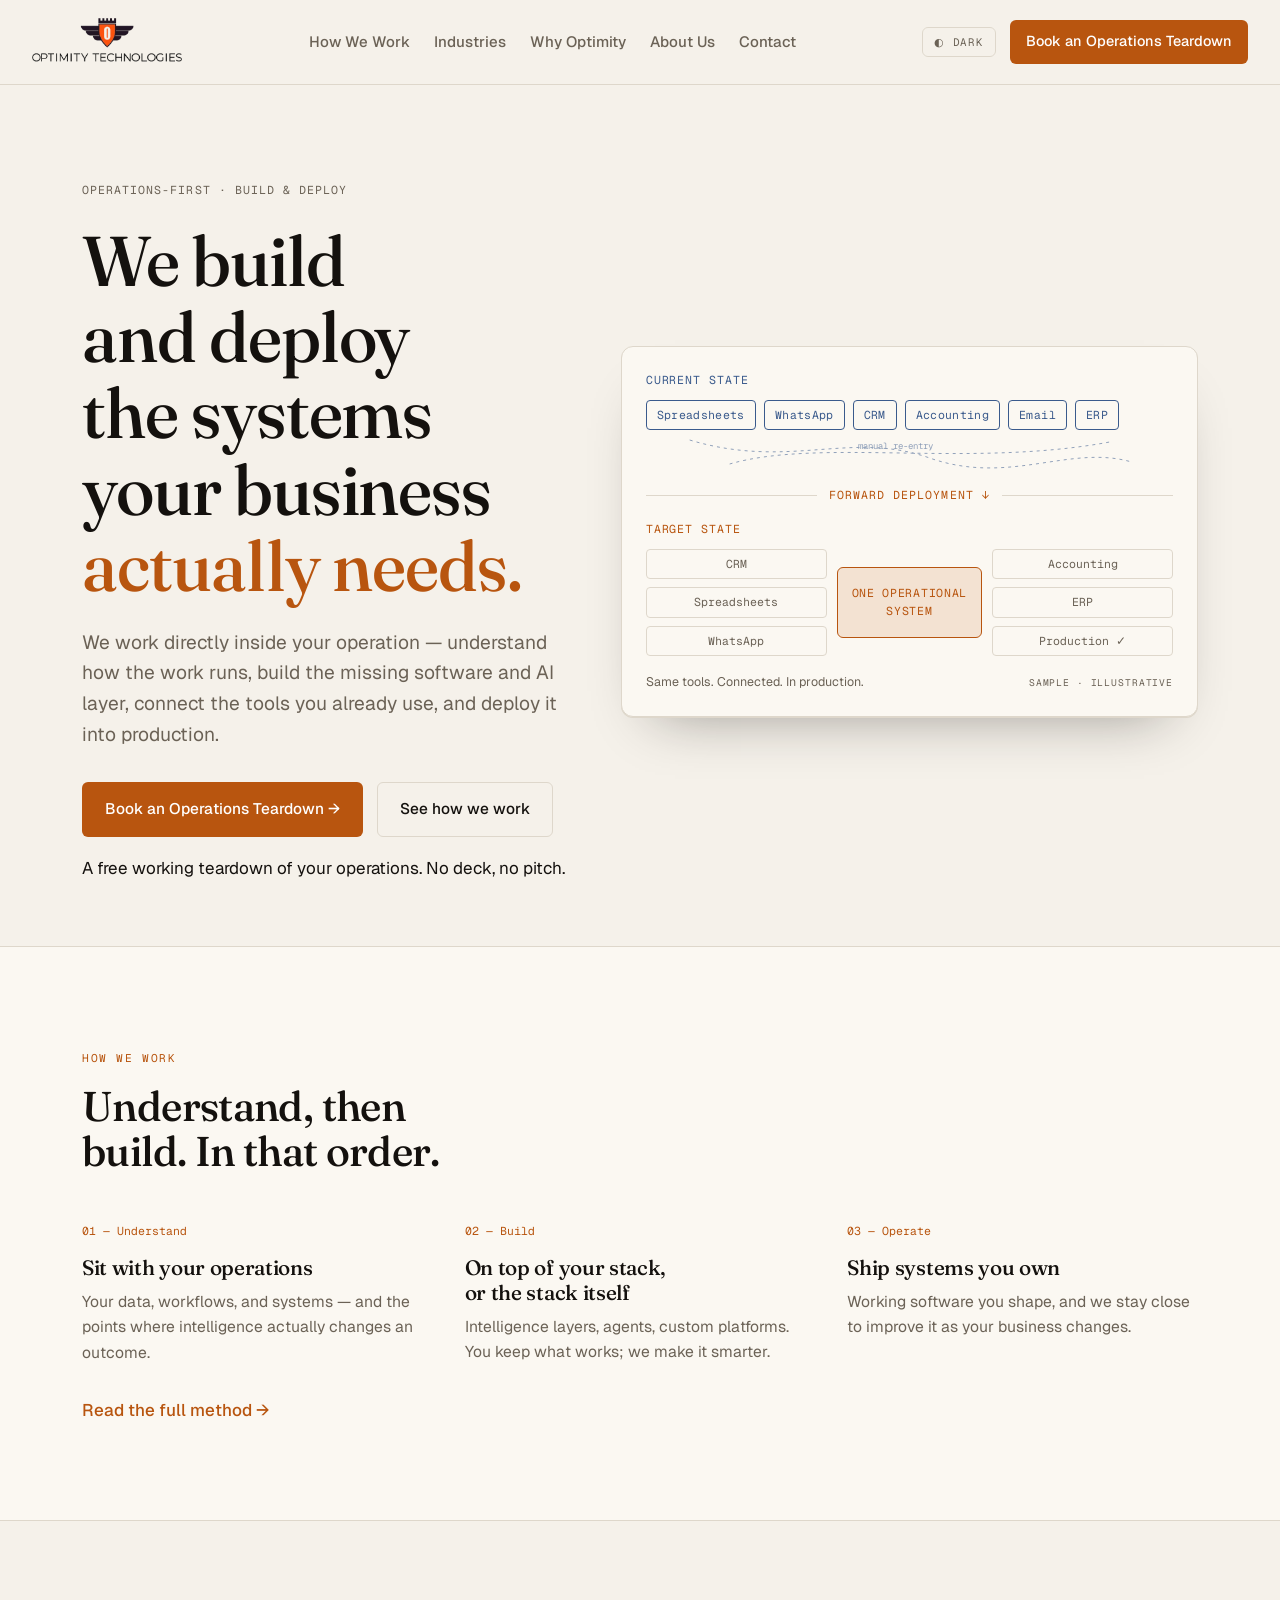
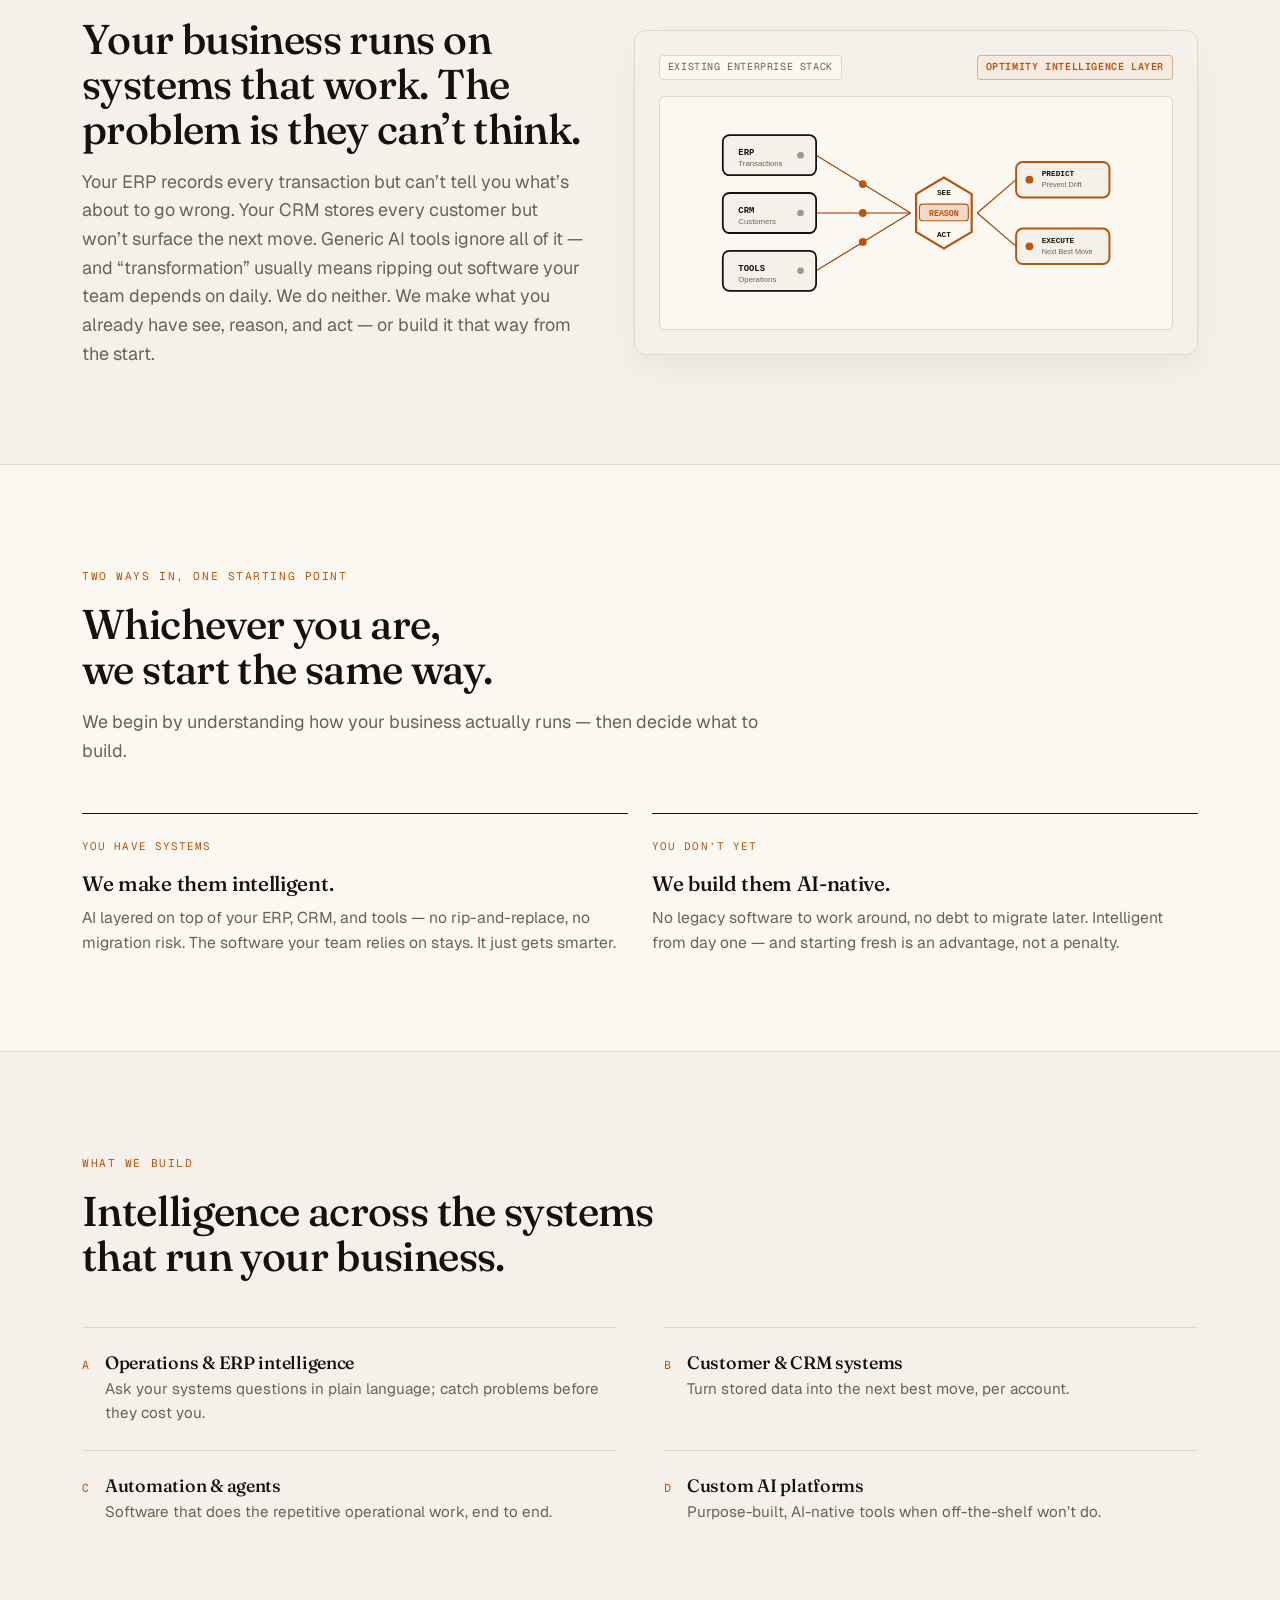
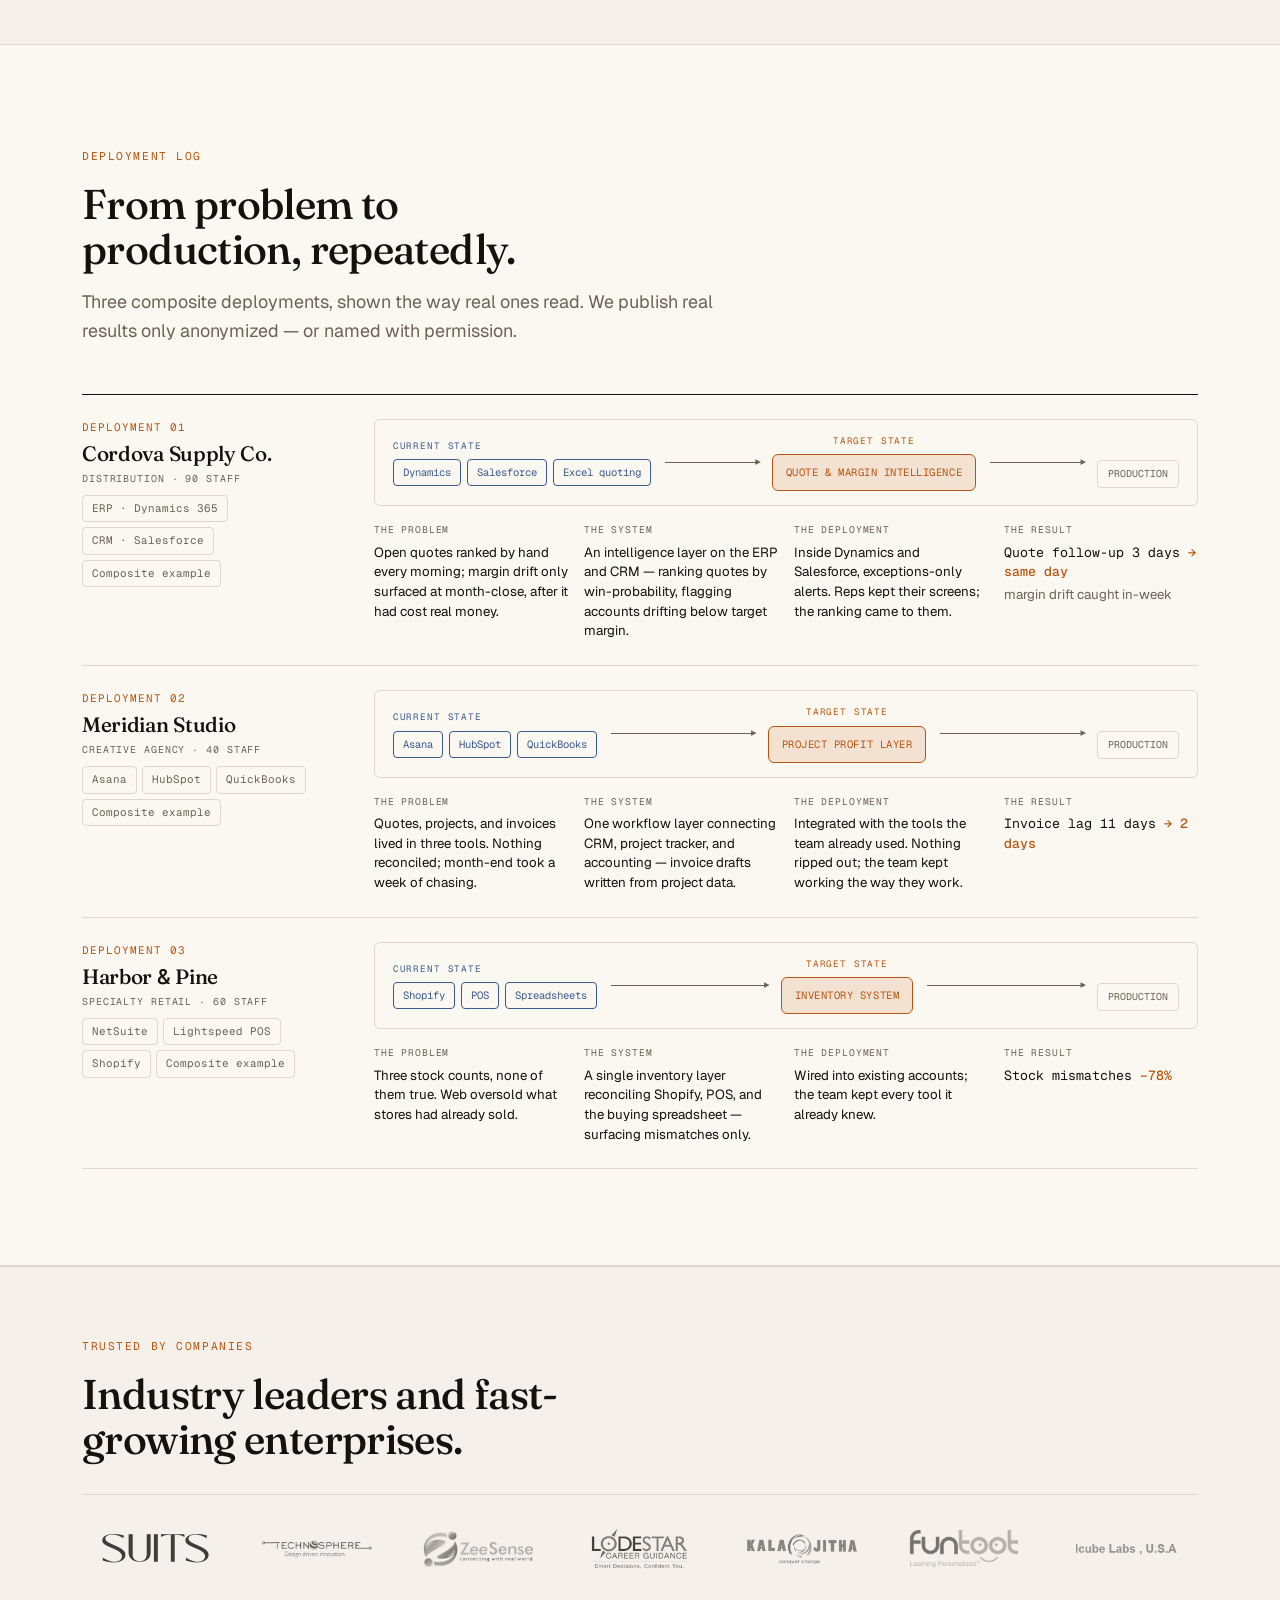
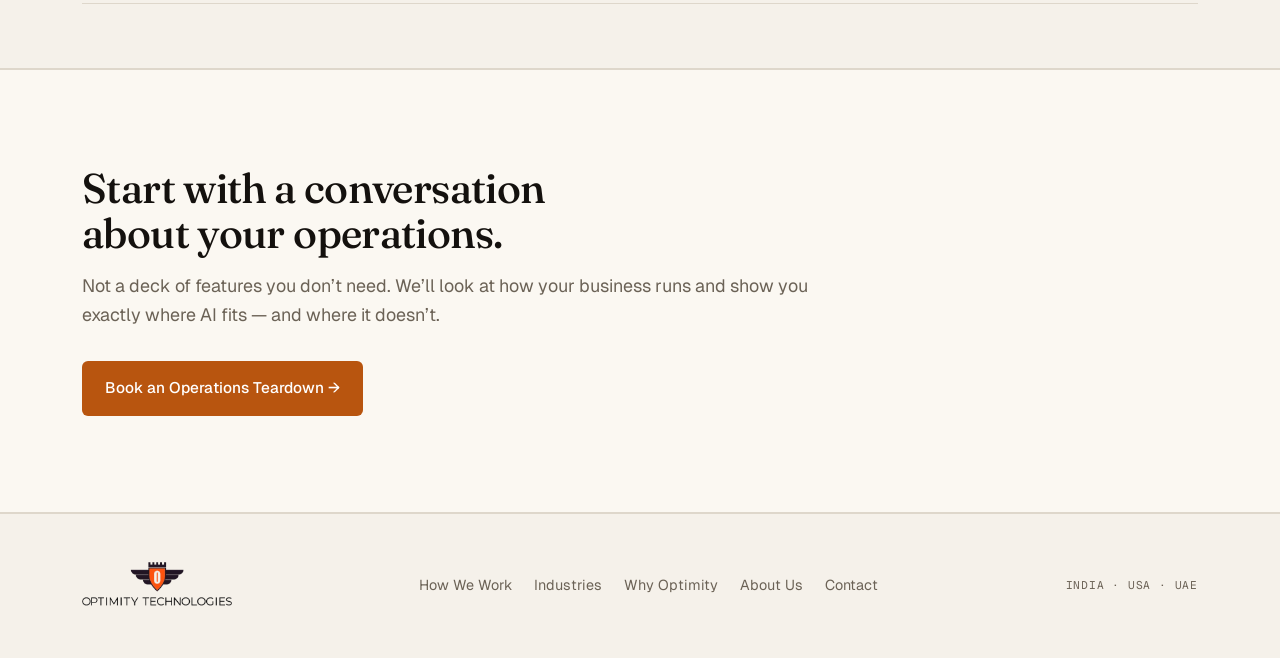
==== commit a9d4839c: "feat(design): v3 Believability pass — de-template, de-animate, editorialize Per DESIGN.md v3 (site m" ====
--- a/index.html
+++ b/index.html
@@ -196,41 +196,28 @@
       <div class="problem-svg-container">
         <svg viewBox="0 0 380 180" fill="none" xmlns="http://www.w3.org/2000/svg">
           <!-- Connecting Data Conduits to Central Core -->
-          <line class="opt3-path" x1="100" y1="38" x2="185" y2="90" stroke="var(--accent)">
-            <animate attributeName="stroke-opacity" values="0.15;0.95;0.15" dur="2.8s" repeatCount="indefinite" begin="0s"/>
-            <animate attributeName="stroke-width" values="1.2;2.4;1.2" dur="2.8s" repeatCount="indefinite" begin="0s"/>
+          <line x1="100" y1="38" x2="185" y2="90" stroke="var(--accent)">
           </line>
-          <line class="opt3-path" x1="100" y1="90" x2="185" y2="90" stroke="var(--accent)" style="animation-delay:0.5s;">
-            <animate attributeName="stroke-opacity" values="0.15;0.95;0.15" dur="2.8s" repeatCount="indefinite" begin="0.5s"/>
-            <animate attributeName="stroke-width" values="1.2;2.4;1.2" dur="2.8s" repeatCount="indefinite" begin="0.5s"/>
+          <line x1="100" y1="90" x2="185" y2="90" stroke="var(--accent)">
           </line>
-          <line class="opt3-path" x1="100" y1="142" x2="185" y2="90" stroke="var(--accent)" style="animation-delay:1.0s;">
-            <animate attributeName="stroke-opacity" values="0.15;0.95;0.15" dur="2.8s" repeatCount="indefinite" begin="1.0s"/>
-            <animate attributeName="stroke-width" values="1.2;2.4;1.2" dur="2.8s" repeatCount="indefinite" begin="1.0s"/>
+          <line x1="100" y1="142" x2="185" y2="90" stroke="var(--accent)">
           </line>
           <line x1="100" y1="38" x2="185" y2="90" stroke="currentColor" stroke-opacity="0.18"/>
           <line x1="100" y1="90" x2="185" y2="90" stroke="currentColor" stroke-opacity="0.18"/>
           <line x1="100" y1="142" x2="185" y2="90" stroke="currentColor" stroke-opacity="0.18"/>
 
           <!-- Traveling Data Packets along Conduits -->
-          <circle class="anim-node" cx="142" cy="64" r="3.5" fill="var(--accent)">
-            <animate attributeName="fill-opacity" values="0.2;1;0.2" dur="2s" repeatCount="indefinite" begin="0.2s"/>
-          </circle>
-          <circle class="anim-node" cx="142" cy="90" r="3.5" fill="var(--accent)">
-            <animate attributeName="fill-opacity" values="0.2;1;0.2" dur="2s" repeatCount="indefinite" begin="0.7s"/>
-          </circle>
-          <circle class="anim-node" cx="142" cy="116" r="3.5" fill="var(--accent)">
-            <animate attributeName="fill-opacity" values="0.2;1;0.2" dur="2s" repeatCount="indefinite" begin="1.2s"/>
+          <circle cx="142" cy="64" r="3.5" fill="var(--accent)">
+          </circle>
+          <circle cx="142" cy="90" r="3.5" fill="var(--accent)">
+          </circle>
+          <circle cx="142" cy="116" r="3.5" fill="var(--accent)">
           </circle>
 
           <!-- Outbound Action Conduits -->
-          <line class="opt3-path" x1="245" y1="90" x2="280" y2="60" stroke="var(--accent)" style="animation-delay:1.5s;">
-            <animate attributeName="stroke-opacity" values="0.15;0.95;0.15" dur="2.8s" repeatCount="indefinite" begin="1.5s"/>
-            <animate attributeName="stroke-width" values="1.5;2.5;1.5" dur="2.8s" repeatCount="indefinite" begin="1.5s"/>
+          <line x1="245" y1="90" x2="280" y2="60" stroke="var(--accent)">
           </line>
-          <line class="opt3-path" x1="245" y1="90" x2="280" y2="120" stroke="var(--accent)" style="animation-delay:1.8s;">
-            <animate attributeName="stroke-opacity" values="0.15;0.95;0.15" dur="2.8s" repeatCount="indefinite" begin="1.8s"/>
-            <animate attributeName="stroke-width" values="1.5;2.5;1.5" dur="2.8s" repeatCount="indefinite" begin="1.8s"/>
+          <line x1="245" y1="90" x2="280" y2="120" stroke="var(--accent)">
           </line>
           <line x1="245" y1="90" x2="280" y2="60" stroke="currentColor" stroke-opacity="0.18"/>
           <line x1="245" y1="90" x2="280" y2="120" stroke="currentColor" stroke-opacity="0.18"/>
@@ -241,7 +228,6 @@
           <text x="30" y="38" fill="currentColor" font-family="monospace" font-size="8" font-weight="bold">ERP</text>
           <text x="30" y="48" fill="var(--muted)" font-family="sans-serif" font-size="7">Transactions</text>
           <circle cx="86" cy="38" r="3" fill="currentColor" fill-opacity="0.4">
-            <animate attributeName="fill-opacity" values="0.3;0.9;0.3" dur="2s" repeatCount="indefinite" begin="0s"/>
           </circle>
 
           <!-- CRM -->
@@ -249,7 +235,6 @@
           <text x="30" y="90" fill="currentColor" font-family="monospace" font-size="8" font-weight="bold">CRM</text>
           <text x="30" y="100" fill="var(--muted)" font-family="sans-serif" font-size="7">Customers</text>
           <circle cx="86" cy="90" r="3" fill="currentColor" fill-opacity="0.4">
-            <animate attributeName="fill-opacity" values="0.3;0.9;0.3" dur="2s" repeatCount="indefinite" begin="0.6s"/>
           </circle>
 
           <!-- Tools / Generic AI -->
@@ -257,20 +242,9 @@
           <text x="30" y="142" fill="currentColor" font-family="monospace" font-size="8" font-weight="bold">TOOLS</text>
           <text x="30" y="152" fill="var(--muted)" font-family="sans-serif" font-size="7">Operations</text>
           <circle cx="86" cy="142" r="3" fill="currentColor" fill-opacity="0.4">
-            <animate attributeName="fill-opacity" values="0.3;0.9;0.3" dur="2s" repeatCount="indefinite" begin="1.2s"/>
           </circle>
 
           <!-- CENTER: Optimity Intelligence Core (See · Reason · Act) -->
-          <circle class="anim-ring" cx="215" cy="90" r="42" stroke="var(--accent)" stroke-width="1.2">
-            <animate attributeName="r" values="36;46;36" dur="3s" repeatCount="indefinite"/>
-            <animate attributeName="stroke-opacity" values="0.8;0.15;0.8" dur="3s" repeatCount="indefinite"/>
-          </circle>
-          <circle class="anim-glow" cx="215" cy="90" r="32" fill="var(--accent)">
-            <animate attributeName="fill-opacity" values="0.12;0.5;0.12" dur="2.4s" repeatCount="indefinite"/>
-          </circle>
-          <g class="anim-spin">
-            <circle cx="215" cy="90" r="34" stroke="currentColor" stroke-width="1.6" stroke-dasharray="22 11"/>
-          </g>
           <polygon points="215,58 240,73 240,107 215,122 190,107 190,73" stroke="var(--accent)" stroke-width="2" fill="var(--surface)"/>
           
           <!-- Stacked Labels (SEE / REASON / ACT) -->
@@ -285,7 +259,6 @@
           <!-- Top Alert Box -->
           <rect x="280" y="44" width="84" height="32" rx="6" stroke="var(--accent)" stroke-width="1.8" fill="var(--paper)"/>
           <circle cx="292" cy="60" r="3.5" fill="var(--accent)">
-            <animate attributeName="opacity" values="1;0.2;1" dur="1.4s" repeatCount="indefinite"/>
           </circle>
           <text x="303" y="57" fill="currentColor" font-family="monospace" font-size="7" font-weight="bold">PREDICT</text>
           <text x="303" y="67" fill="var(--muted)" font-family="sans-serif" font-size="6.5">Prevent Drift</text>
@@ -293,7 +266,6 @@
           <!-- Bottom Action Box -->
           <rect x="280" y="104" width="84" height="32" rx="6" stroke="var(--accent)" stroke-width="1.8" fill="var(--paper)"/>
           <circle cx="292" cy="120" r="3.5" fill="var(--accent)">
-            <animate attributeName="opacity" values="1;0.2;1" dur="1.4s" repeatCount="indefinite" begin="0.7s"/>
           </circle>
           <text x="303" y="117" fill="currentColor" font-family="monospace" font-size="7" font-weight="bold">EXECUTE</text>
           <text x="303" y="127" fill="var(--muted)" font-family="sans-serif" font-size="6.5">Next Best Move</text>
--- a/styles.css
+++ b/styles.css
@@ -73,15 +73,12 @@
   color: var(--muted);
 }
 .eyebrow { margin-bottom: var(--sp-24); }
-.kicker { /* small section label */
+.kicker { /* small section label — plain mono, no pill chrome (DESIGN.md v3) */
   font-family: var(--mono);
   font-size: .7rem;
-  letter-spacing: .12em;
+  letter-spacing: .14em;
   text-transform: uppercase;
   color: var(--accent);
-  border: 1px solid var(--accent);
-  border-radius: var(--r-sm);
-  padding: 4px 9px;
   display: inline-block;
   margin-bottom: var(--sp-16);
 }
@@ -209,12 +206,6 @@
 .opsmap-note { margin-top: var(--sp-16); color: var(--muted); font-size: .78rem; display: flex; justify-content: space-between; align-items: baseline; gap: var(--sp-8); }
 .opsmap-sample { font-size: .6rem; }
 [data-theme="dark"] .opsmap-core { background: color-mix(in srgb, var(--accent) 14%, transparent); }
-.live-pulse { display: inline-flex; align-items: center; gap: 6px; font-weight: 500; }
-.pulse-dot { width: 7px; height: 7px; border-radius: 50%; background: var(--accent); display: inline-block; animation: pulse-opacity 1.8s infinite ease-in-out; }
-@keyframes pulse-opacity {
-  0%, 100% { opacity: 1; transform: scale(1); }
-  50% { opacity: 0.3; transform: scale(0.8); }
-}
 
 .services-grid { display: grid; grid-template-columns: 1fr 1fr; gap: 18px; margin-top: 6px; }
 .services-grid .service-card:last-child { grid-column: 1 / -1; }
@@ -267,76 +258,9 @@
 .service-card:hover .stag { border-color: color-mix(in srgb, var(--accent) 40%, transparent); color: var(--ink); }
 
 /* Rich Keyframe Animations for SVG Micro-Illustrations */
-@keyframes svg-packet-travel {
-  0% { transform: translate(0, 0); opacity: 0; }
-  20% { opacity: 1; }
-  80% { opacity: 1; }
-  100% { transform: translate(72px, -8px); opacity: 0; }
-}
-@keyframes svg-node-pulse {
-  0%, 100% { transform: scale(1); opacity: 0.9; }
-  50% { transform: scale(1.35); opacity: 0.4; }
-}
-@keyframes svg-bar-sweep {
-  0%, 100% { transform: scaleY(0.4); }
-  50% { transform: scaleY(1.0); }
-}
-@keyframes svg-ring-expand {
-  0% { transform: scale(0.6); opacity: 1; }
-  100% { transform: scale(1.8); opacity: 0; }
-}
-@keyframes svg-signal-fire {
-  0%, 100% { opacity: 0.2; stroke-dashoffset: 40; }
-  50% { opacity: 1; stroke-dashoffset: 0; }
-}
-@keyframes svg-core-spin {
-  0% { transform: rotate(0deg); }
-  100% { transform: rotate(360deg); }
-}
-@keyframes svg-orbit-rotate {
-  0% { transform: rotate(0deg); }
-  100% { transform: rotate(360deg); }
-}
-@keyframes svg-metric-scale {
-  0%, 100% { transform: scaleX(0.5); }
-  50% { transform: scaleX(1); }
-}
-@keyframes svg-vector-rise {
-  0%, 100% { transform: translateY(3px); }
-  50% { transform: translateY(-4px); }
-}
-@keyframes svg-glow-pulse {
-  0%, 100% { fill-opacity: 0.2; }
-  50% { fill-opacity: 0.85; }
-}
-
-.anim-packet { animation: svg-packet-travel 2.2s infinite cubic-bezier(0.4, 0, 0.2, 1); }
-.anim-node { transform-box: fill-box; transform-origin: center; animation: svg-node-pulse 2s infinite ease-in-out; }
-.anim-bar-1 { transform-box: fill-box; transform-origin: bottom; animation: svg-bar-sweep 2.4s infinite ease-in-out 0s; }
-.anim-bar-2 { transform-box: fill-box; transform-origin: bottom; animation: svg-bar-sweep 2.4s infinite ease-in-out 0.4s; }
-.anim-bar-3 { transform-box: fill-box; transform-origin: bottom; animation: svg-bar-sweep 2.4s infinite ease-in-out 0.8s; }
-.anim-ring { transform-box: fill-box; transform-origin: center; animation: svg-ring-expand 2.6s infinite ease-out; }
-.anim-signal { stroke-dasharray: 8 4; animation: svg-signal-fire 2s infinite linear; }
-.anim-spin { transform-box: fill-box; transform-origin: center; animation: svg-core-spin 12s infinite linear; }
-.anim-orbit { transform-box: fill-box; transform-origin: center; animation: svg-orbit-rotate 8s infinite linear; }
-.anim-metric { transform-box: fill-box; transform-origin: left; animation: svg-metric-scale 3s infinite ease-in-out; }
-.anim-vector { transform-box: fill-box; transform-origin: center; animation: svg-vector-rise 2.8s infinite ease-in-out; }
-.anim-glow { animation: svg-glow-pulse 2.2s infinite ease-in-out; }
+
 
 /* Neural Brain Circuitry Keyframes (Option 3) */
-@keyframes opt3-cascade {
-  0%, 100% { fill: currentColor; fill-opacity: 0.2; transform: scale(1); stroke-opacity: 0.6; }
-  50% { fill: var(--accent); fill-opacity: 1; transform: scale(1.45); stroke-opacity: 1; }
-}
-@keyframes opt3-line-pulse {
-  0%, 100% { stroke-opacity: 0.15; stroke-width: 1.2; stroke: var(--accent); }
-  50% { stroke-opacity: 0.95; stroke-width: 2.2; stroke: var(--accent); }
-}
-.opt3-n-l1 { transform-box: fill-box; transform-origin: center; animation: opt3-cascade 2.8s infinite ease-in-out 0s; fill: currentColor; fill-opacity: 0.2; }
-.opt3-n-l2 { transform-box: fill-box; transform-origin: center; animation: opt3-cascade 2.8s infinite ease-in-out 0.7s; fill: currentColor; fill-opacity: 0.2; }
-.opt3-n-l3 { transform-box: fill-box; transform-origin: center; animation: opt3-cascade 2.8s infinite ease-in-out 1.4s; fill: currentColor; fill-opacity: 0.2; }
-.opt3-n-l4 { transform-box: fill-box; transform-origin: center; animation: opt3-cascade 2.8s infinite ease-in-out 2.1s; fill: var(--accent); fill-opacity: 0.2; }
-.opt3-path { animation: opt3-line-pulse 2.8s infinite ease-in-out; }
 
 /* Problem Split Section & Visual Card */
 .problem-split {
@@ -403,7 +327,8 @@
 
 /* Two-column entry points */
 .cols-2 { display: grid; grid-template-columns: 1fr 1fr; gap: var(--sp-24); }
-.entry { background: var(--surface); border: 1px solid var(--hairline); border-radius: var(--r-lg); padding: var(--sp-32); }
+/* Two ways in: open editorial split, no card chrome (DESIGN.md v3) */
+.entry { border-top: 1px solid var(--ink); padding-top: var(--sp-24); }
 .entry h3 { margin-bottom: var(--sp-8); }
 .entry .tagline { font-family: var(--mono); font-size: .68rem; text-transform: uppercase; letter-spacing: .1em; color: var(--accent); margin-bottom: var(--sp-16); }
 .entry p { color: var(--muted); font-size: .98rem; }
@@ -439,9 +364,9 @@
 .tcard .notyet .ny-text { font-size: .85rem; color: var(--muted); line-height: 1.42; }
 
 /* Funnel steps (how it works after teardown) */
-.funnel { display: grid; grid-template-columns: repeat(3, 1fr); gap: var(--sp-24); counter-reset: f; }
-.fstep { padding: var(--sp-24); border: 1px solid var(--hairline); border-radius: var(--r-lg); background: var(--surface); }
-.fstep .fn { font-family: var(--mono); font-size: .72rem; color: var(--accent); margin-bottom: 10px; }
+/* Three steps: editorial columns with large numbers, no card chrome (DESIGN.md v3) */
+.funnel { display: grid; grid-template-columns: repeat(3, 1fr); gap: var(--sp-32); border-top: 1px solid var(--ink); padding-top: var(--sp-24); }
+.fstep .fn { font-family: var(--serif); font-size: 2.2rem; font-weight: 400; color: var(--accent); line-height: 1; margin-bottom: 12px; font-variant-numeric: tabular-nums; }
 .fstep h3 { font-size: 1.05rem; margin-bottom: 6px; }
 .fstep p { font-size: .9rem; color: var(--muted); }
 
@@ -733,22 +658,21 @@
   align-items: center;
 }
 
-@media (max-width: 1024px) {
+@media (max-width: 1040px) {
   .trusted-logos-grid {
     grid-template-columns: repeat(4, 1fr);
   }
 }
 
-@media (max-width: 640px) {
+@media (max-width: 680px) {
   .trusted-logos-grid {
     grid-template-columns: repeat(2, 1fr);
   }
 }
 
+/* Logo wall: no chrome — typography, rules, and whitespace (DESIGN.md v3).
+   Dark mode keeps one plain light band behind the strip (logos are dark marks). */
 .trusted-card {
-  background: var(--surface);
-  border: 1px solid var(--hairline);
-  border-radius: var(--r-md);
   padding: 12px 14px;
   height: 76px;
   display: flex;
@@ -756,20 +680,19 @@
   justify-content: center;
   text-align: center;
   overflow: hidden;
-  transition: transform var(--dur-short) var(--ease-out), border-color var(--dur-short), box-shadow var(--dur-short);
-}
-
-[data-theme="dark"] .trusted-card {
-  /* Logos are dark marks; they need a light ground in both themes. */
+}
+
+.trusted-logos-grid {
+  border-top: 1px solid var(--hairline);
+  border-bottom: 1px solid var(--hairline);
+  padding: var(--sp-16) 0;
+}
+
+[data-theme="dark"] .trusted-logos-grid {
   background: #F5F1EA;
-  border-color: #DED7CB;
-}
-
-
-.trusted-card:hover {
-  border-color: var(--accent);
-  transform: translateY(-2px);
-  box-shadow: 0 4px 16px -4px rgba(20, 17, 14, 0.12);
+  border-radius: var(--r-md);
+  border-color: transparent;
+  padding: var(--sp-16);
 }
 
 .trusted-logo-img {
@@ -781,15 +704,6 @@
   object-position: center;
   mix-blend-mode: multiply;
   filter: grayscale(100%) opacity(0.75);
-  transition: filter var(--dur-short) var(--ease-out), opacity var(--dur-short);
-}
-
-.trusted-card:hover .trusted-logo-img {
-  filter: grayscale(0%) opacity(1);
-}
-
-[data-theme="dark"] .trusted-card:hover .trusted-logo-img {
-  filter: grayscale(0%) opacity(1);
 }
 
 .trusted-logo-text {
@@ -829,10 +743,19 @@
 .lede + .lede { margin-top: 18px; }
 .about-split .lede { margin-bottom: 18px; }
 
-/* Stage rows (how-we-work: Understand · Build · Operate) */
-.stage { border-top: 1px solid var(--hairline); padding: var(--sp-32) 0; }
+/* Stage rows (how-we-work: Understand · Build · Operate)
+   Editorial: large serif numeral in the margin, two numbered steps per stage. */
+.stage { border-top: 1px solid var(--hairline); padding: var(--sp-32) 0; display: grid; grid-template-columns: 84px 1fr; gap: var(--sp-24); }
 .stage:last-of-type { border-bottom: 1px solid var(--hairline); }
 .stage h3 { margin: 10px 0 12px; }
+.stage-num { font-family: var(--serif); font-size: 3.6rem; font-weight: 400; line-height: 0.9; color: var(--muted); opacity: .38; font-variant-numeric: tabular-nums; }
+.stage-steps { margin-top: var(--sp-16); display: flex; flex-wrap: wrap; gap: var(--sp-8) var(--sp-24); }
+.stage-steps .mono { font-size: .68rem; }
+.stage-steps b { color: var(--accent); font-weight: 500; margin-right: 4px; }
+@media (max-width: 680px) {
+  .stage { grid-template-columns: 1fr; gap: var(--sp-8); }
+  .stage-num { font-size: 2.2rem; }
+}
 
 /* Engagement model cards (why-optimity) */
 .models-grid { margin-bottom: var(--sp-64); }
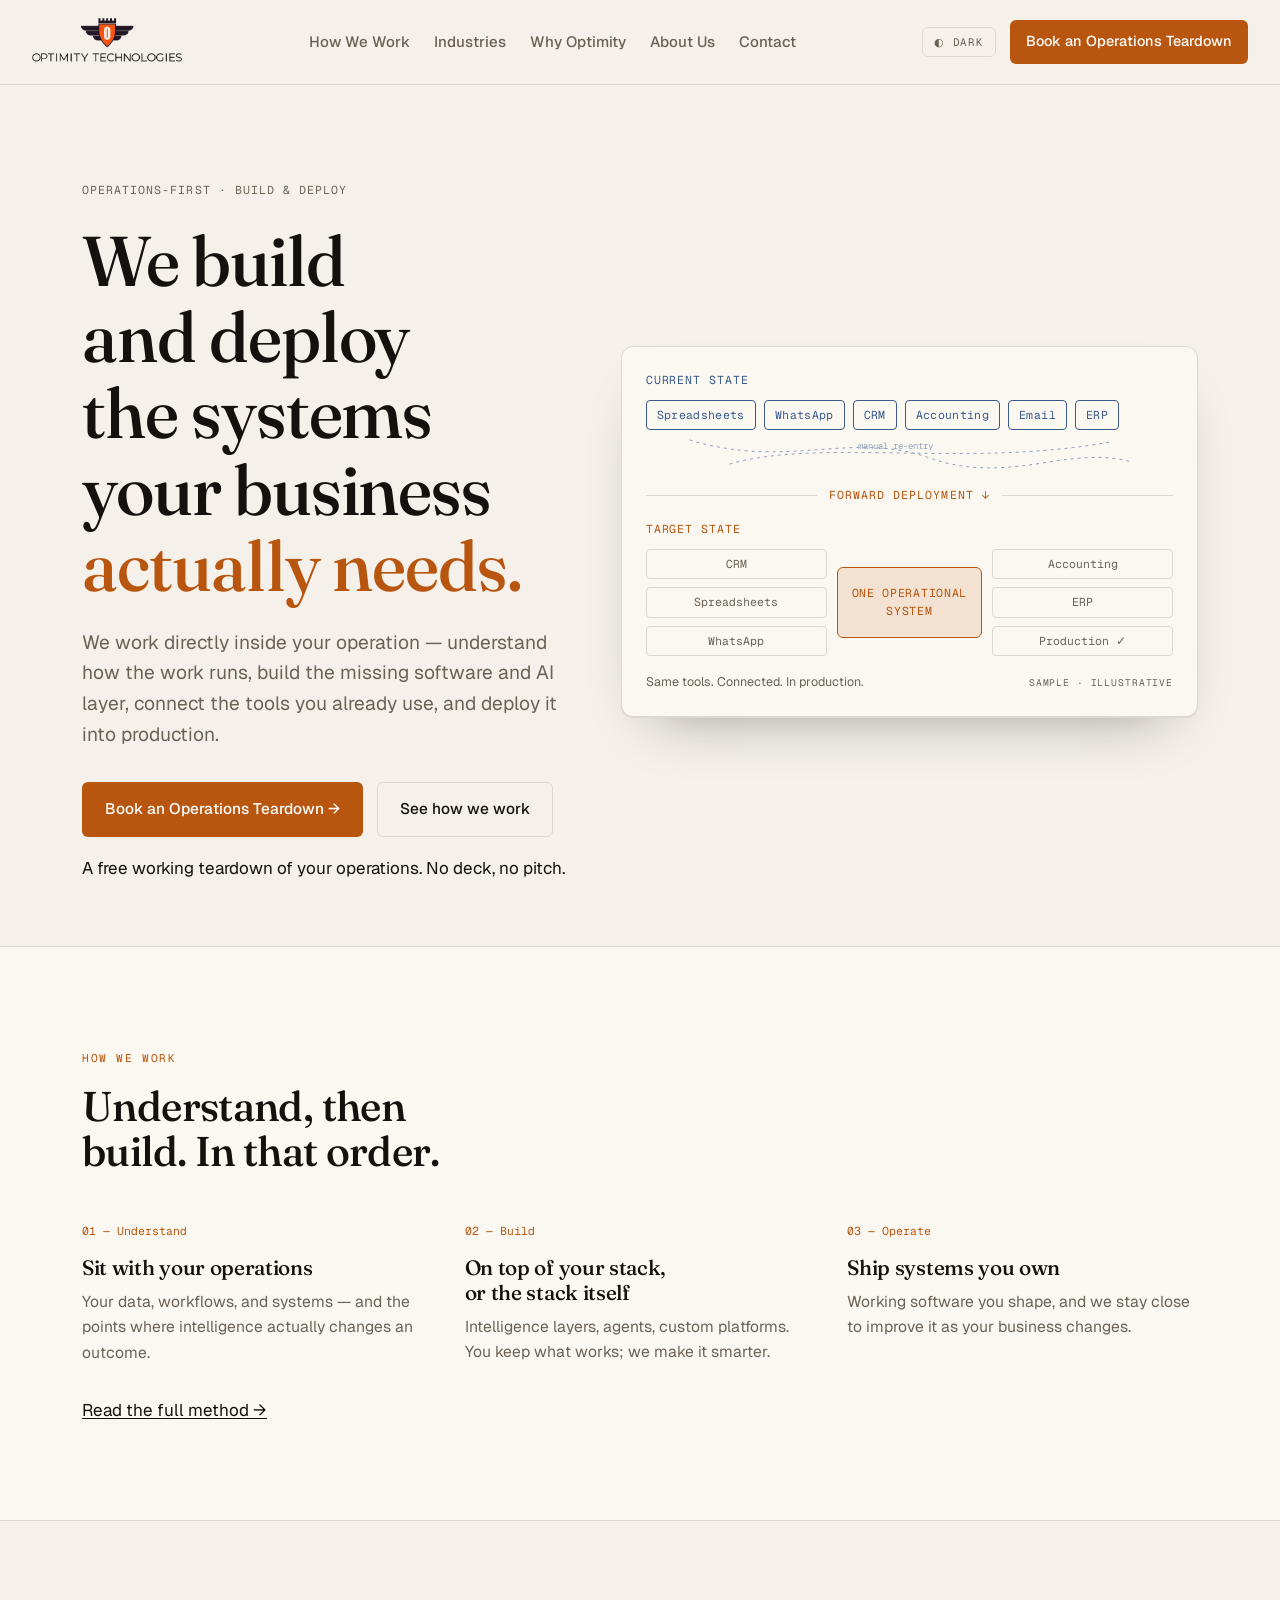
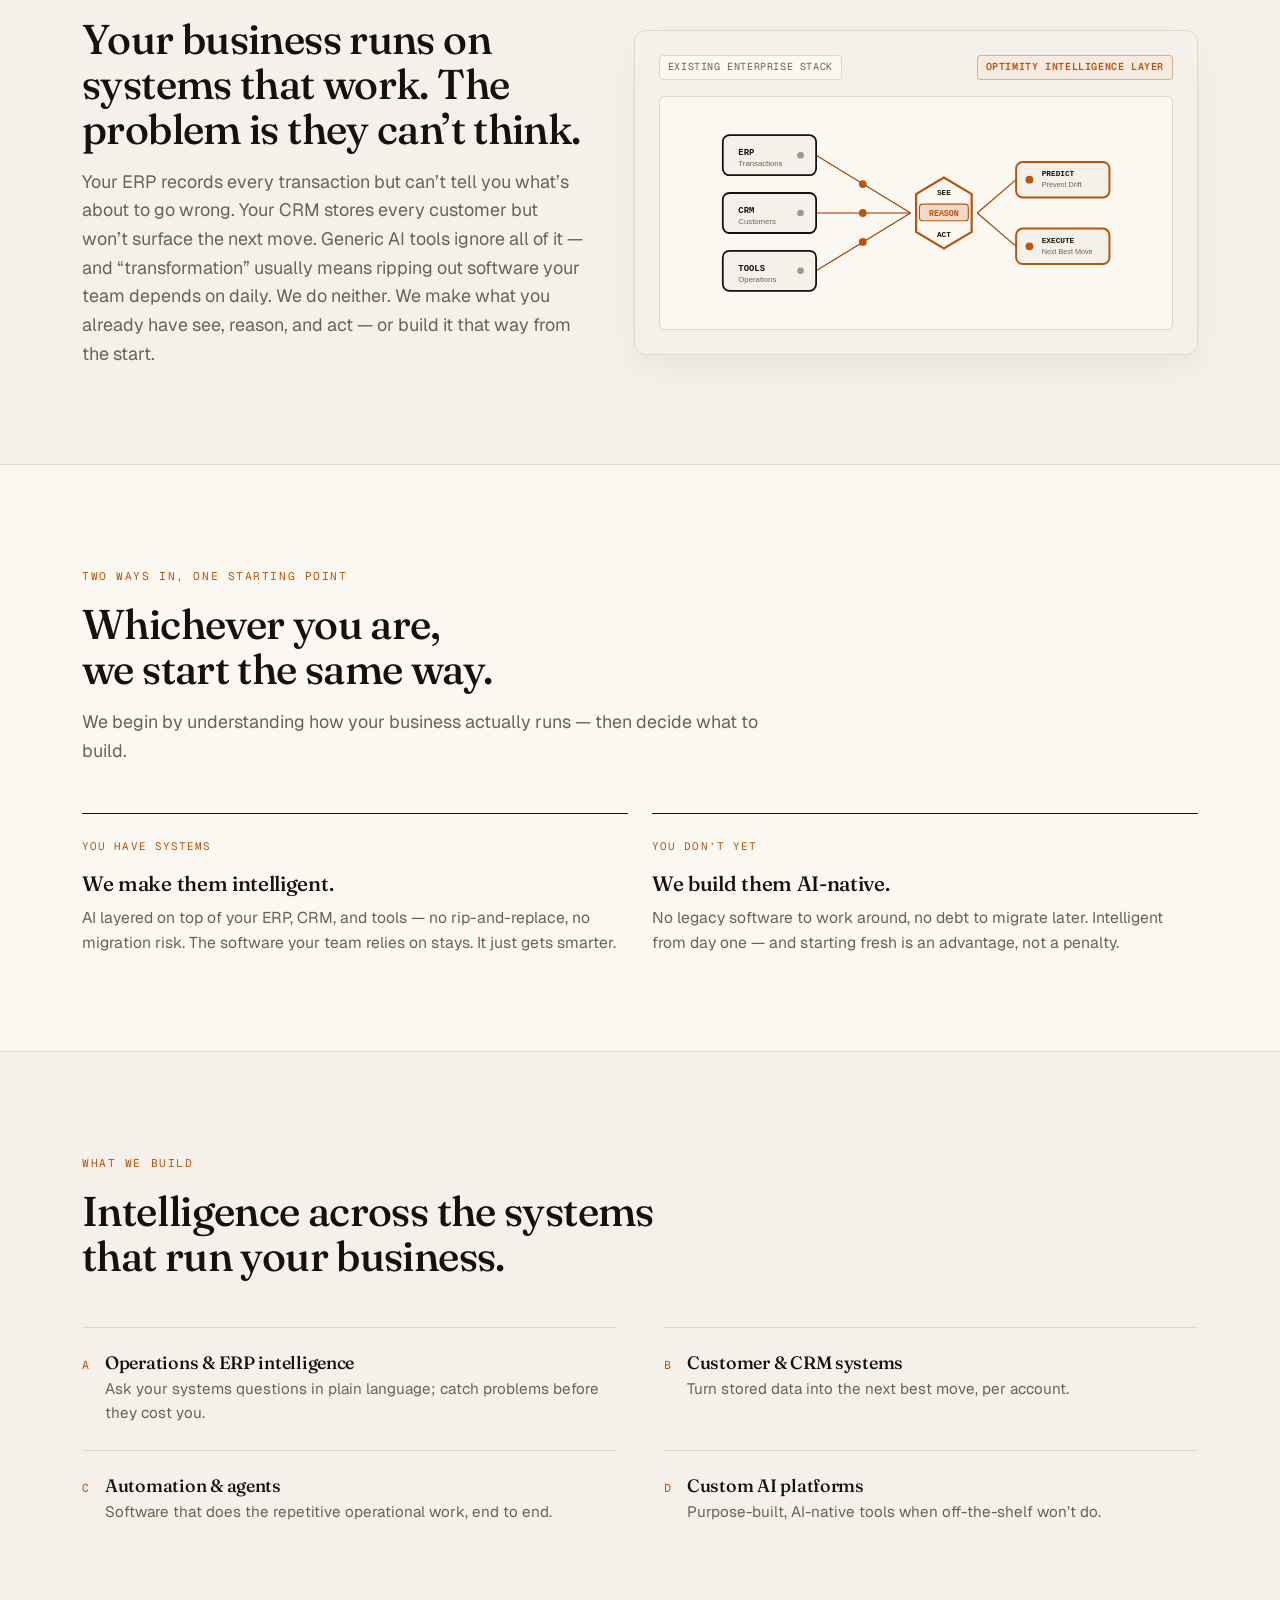
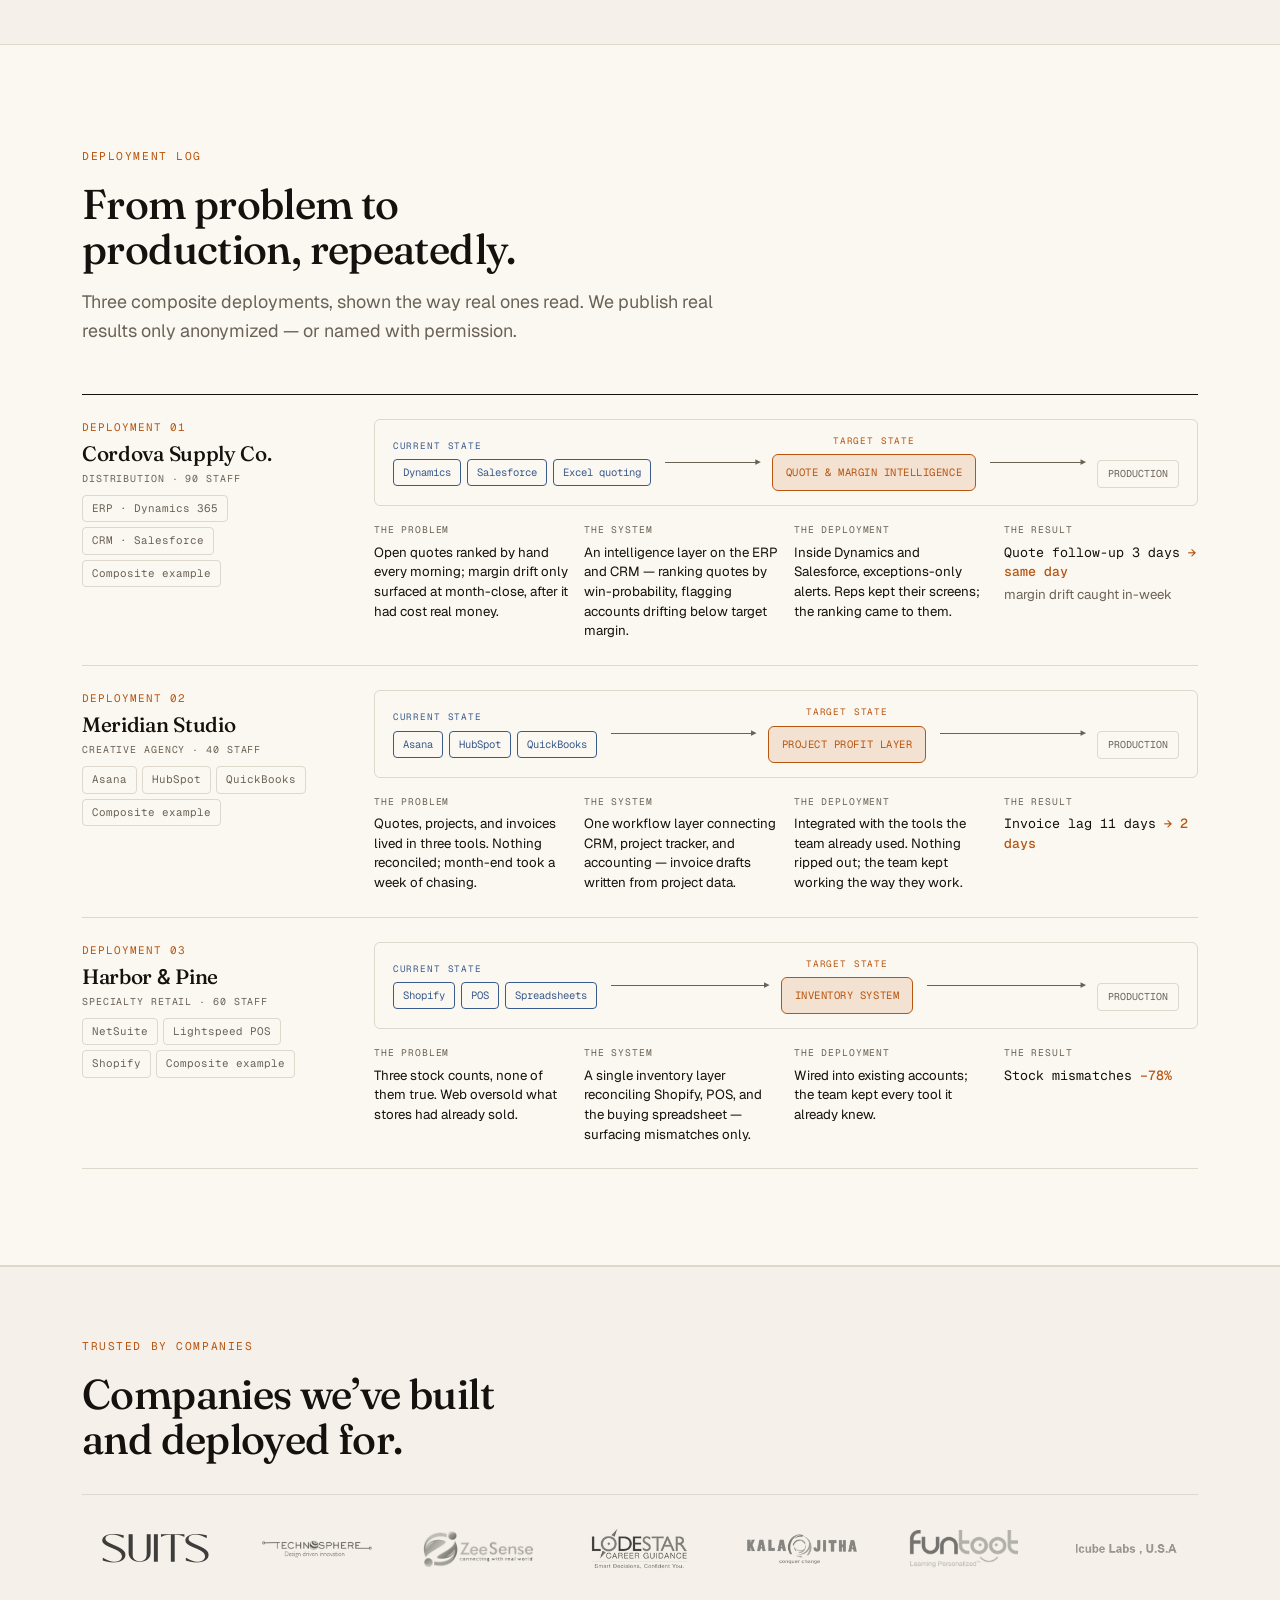
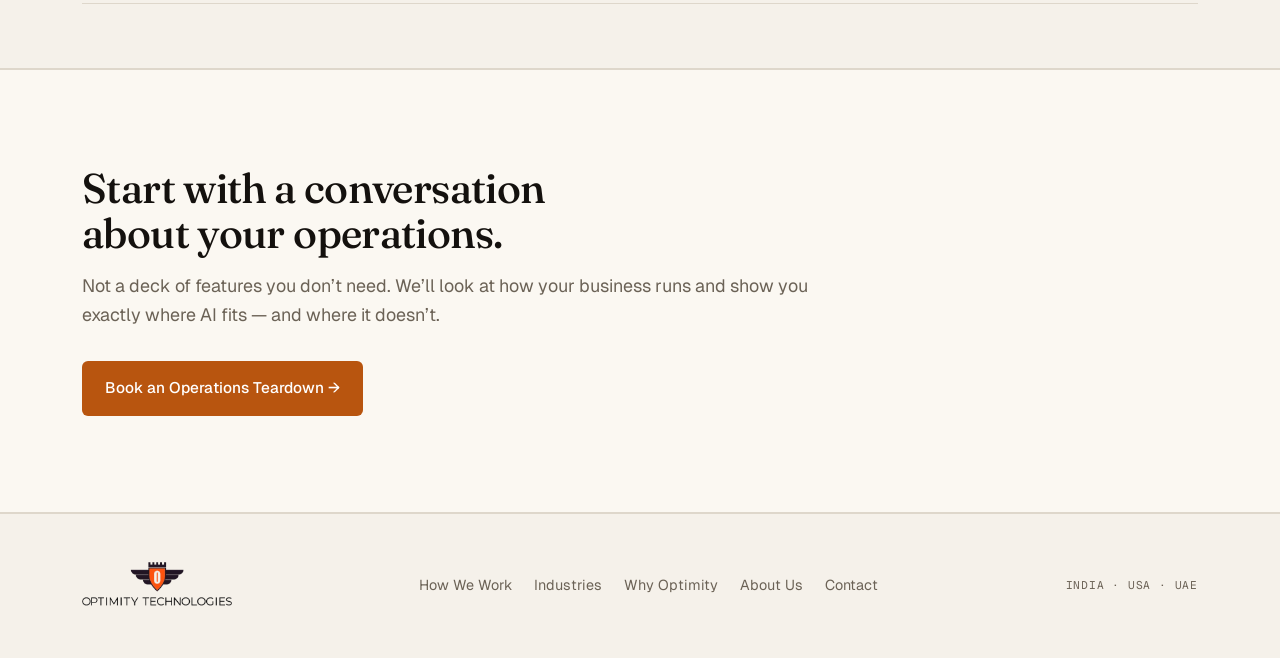
==== commit c4ef97e1: "fix(web): theme flash, OS dark preference, cache versioning, nav highlight - Inline head script appl" ====
--- a/index.html
+++ b/index.html
@@ -3,9 +3,8 @@
 <head>
 <meta charset="UTF-8">
 <meta name="viewport" content="width=device-width, initial-scale=1.0">
-<title>Optimity Technologies — We build and deploy the systems your business actually needs.</title>
-<meta name="description" content="Operations-first AI consulting and engineering. We make the systems you already run intelligent — AI on top of your ERP, CRM, and operational tools. No rip-and-replace.">
-<meta name="keywords" content="AI consulting, enterprise AI, operations teardown, ERP AI integration, CRM intelligence, software architecture, AI readiness, Optimity Technologies">
+<title>Optimity Technologies — AI Automation & Systems Integration for SMEs</title>
+<meta name="description" content="We build and deploy the systems your business actually needs — AI automation, ERP and CRM integration, and workflow software for SME and mid-market companies. No rip-and-replace.">
 <meta name="author" content="Optimity Technologies">
 <meta name="robots" content="index, follow">
 <link rel="canonical" href="https://optimitytechnologies.com/">
@@ -13,19 +12,19 @@
 <!-- Open Graph / WhatsApp / LinkedIn -->
 <meta property="og:type" content="website">
 <meta property="og:url" content="https://optimitytechnologies.com/">
-<meta property="og:title" content="Optimity Technologies — We build and deploy the systems your business actually needs.">
-<meta property="og:description" content="Operations-first AI consulting and engineering. We make the systems you already run intelligent — AI on top of your ERP, CRM, and operational tools. No rip-and-replace.">
-<meta property="og:image" content="https://optimitytechnologies.com/wp-content/uploads/2022/08/optimity_logo-1-1.png">
+<meta property="og:title" content="Optimity Technologies — AI Automation & Systems Integration for SMEs">
+<meta property="og:description" content="We build and deploy the systems your business actually needs — AI automation, ERP and CRM integration, and workflow software for SME and mid-market companies. No rip-and-replace.">
+<meta property="og:image" content="https://optimitytechnologies.com/og-image.png">
 <meta property="og:image:type" content="image/png">
-<meta property="og:image:alt" content="Optimity Technologies Logo">
+<meta property="og:image:alt" content="Optimity Technologies — we build and deploy the systems your business actually needs">
 <meta property="og:site_name" content="Optimity Technologies">
 
 <!-- Twitter Card -->
 <meta name="twitter:card" content="summary_large_image">
 <meta name="twitter:url" content="https://optimitytechnologies.com/">
-<meta name="twitter:title" content="Optimity Technologies — We build and deploy the systems your business actually needs.">
-<meta name="twitter:description" content="Operations-first AI consulting and engineering. We make the systems you already run intelligent — AI on top of your ERP, CRM, and operational tools. No rip-and-replace.">
-<meta name="twitter:image" content="https://optimitytechnologies.com/wp-content/uploads/2022/08/optimity_logo-1-1.png">
+<meta name="twitter:title" content="Optimity Technologies — AI Automation & Systems Integration for SMEs">
+<meta name="twitter:description" content="We build and deploy the systems your business actually needs — AI automation, ERP and CRM integration, and workflow software for SME and mid-market companies. No rip-and-replace.">
+<meta name="twitter:image" content="https://optimitytechnologies.com/og-image.png">
 
 <link rel="preconnect" href="https://fonts.googleapis.com">
 <link rel="preconnect" href="https://fonts.gstatic.com" crossorigin>
@@ -35,6 +34,7 @@
 <link rel="shortcut icon" href="/favicon.ico" />
 <link rel="apple-touch-icon" sizes="180x180" href="/apple-touch-icon.png" />
 <link rel="manifest" href="/site.webmanifest" />
+<script>(function(){try{var t=localStorage.getItem("optimity-theme");if(!t&&window.matchMedia&&matchMedia("(prefers-color-scheme: dark)").matches)t="dark";if(t==="dark")document.documentElement.setAttribute("data-theme","dark");}catch(e){}})();</script>
 <link rel="stylesheet" href="styles.css?v=20260809-v1">
 <!-- LLM & AI Agent Markdown Discovery -->
 <link rel="alternate" type="text/markdown" title="llms.txt" href="/llms.txt">
@@ -50,7 +50,7 @@
       "url": "https://optimitytechnologies.com/",
       "logo": {
         "@type": "ImageObject",
-        "url": "https://optimitytechnologies.com/wp-content/uploads/2022/08/optimity_logo-1-1.png"
+        "url": "https://optimitytechnologies.com/logo_lightmode.png"
       },
       "description": "Operations-first AI consulting and engineering. We make the systems you already run intelligent — AI on top of your ERP, CRM, and operational tools."
     },
@@ -71,14 +71,14 @@
           "@type": "SiteNavigationElement",
           "position": 1,
           "name": "How We Work",
-          "description": "Our four-phase operational engineering methodology: Diagnose, Architect, Embed, and Scale.",
+          "description": "Our operations-first method: understand the operation, design the system, build, integrate, deploy, improve.",
           "url": "https://optimitytechnologies.com/how-we-work.html"
         },
         {
           "@type": "SiteNavigationElement",
           "position": 2,
           "name": "Industries",
-          "description": "Sector-aware AI engineering across Logistics, Financial Services, Healthcare, Retail, Manufacturing, and Enterprise SaaS.",
+          "description": "Workflow automation, document intelligence, decision support, and compliance systems built on the tools your industry already runs.",
           "url": "https://optimitytechnologies.com/industries.html"
         },
         {
@@ -178,7 +178,7 @@
       <p>Working software you shape, and we stay close to improve it as your business changes.</p>
     </div>
   </div>
-  <p class="mt-32"><a class="link" href="how-we-work.html">Read the full method →</a></p>
+  <p class="mt-32"><a class="link-inline" href="how-we-work.html">Read the full method →</a></p>
 </div></section>
 
 <!-- PROBLEM -->
@@ -401,35 +401,35 @@
   <div class="wrap">
     <div class="section-head">
       <span class="kicker">Trusted by companies</span>
-      <h2>Industry leaders and fast-growing enterprises.</h2>
+      <h2>Companies we’ve built and deployed for.</h2>
     </div>
     <div class="trusted-logos-grid">
       <div class="trusted-card" title="SUITS">
-        <img src="assets/logo/suits.png" alt="SUITS" class="trusted-logo-img" onerror="this.style.display='none'; this.nextElementSibling.style.display='inline-block';">
+        <img src="assets/logo/suits.png" width="1728" height="512" loading="lazy" decoding="async" alt="SUITS" class="trusted-logo-img" onerror="this.style.display='none'; this.nextElementSibling.style.display='inline-block';">
         <span class="trusted-logo-text" style="display:none;">SUITS</span>
       </div>
       <div class="trusted-card" title="Technosphere">
-        <img src="assets/logo/technosphere.png" alt="Technosphere" class="trusted-logo-img" onerror="this.style.display='none'; this.nextElementSibling.style.display='inline-block';">
+        <img src="assets/logo/technosphere.png" width="600" height="97" loading="lazy" decoding="async" alt="Technosphere" class="trusted-logo-img" onerror="this.style.display='none'; this.nextElementSibling.style.display='inline-block';">
         <span class="trusted-logo-text" style="display:none;">Technosphere</span>
       </div>
       <div class="trusted-card" title="ZeeSense">
-        <img src="assets/logo/zeesense.png" alt="ZeeSense" class="trusted-logo-img" onerror="this.style.display='none'; this.nextElementSibling.style.display='inline-block';">
+        <img src="assets/logo/zeesense.png" width="240" height="84" loading="lazy" decoding="async" alt="ZeeSense" class="trusted-logo-img" onerror="this.style.display='none'; this.nextElementSibling.style.display='inline-block';">
         <span class="trusted-logo-text" style="display:none;">ZeeSense</span>
       </div>
       <div class="trusted-card" title="Lodestar">
-        <img src="assets/logo/lodestar.png" alt="Lodestar" class="trusted-logo-img" onerror="this.style.display='none'; this.nextElementSibling.style.display='inline-block';">
+        <img src="assets/logo/lodestar.png" width="163" height="70" loading="lazy" decoding="async" alt="Lodestar" class="trusted-logo-img" onerror="this.style.display='none'; this.nextElementSibling.style.display='inline-block';">
         <span class="trusted-logo-text" style="display:none;">Lodestar</span>
       </div>
       <div class="trusted-card" title="Kalajitha">
-        <img src="assets/logo/kalajitha.png" alt="Kalajitha" class="trusted-logo-img" onerror="this.style.display='none'; this.nextElementSibling.style.display='inline-block';">
+        <img src="assets/logo/kalajitha.png" width="200" height="53" loading="lazy" decoding="async" alt="Kalajitha" class="trusted-logo-img" onerror="this.style.display='none'; this.nextElementSibling.style.display='inline-block';">
         <span class="trusted-logo-text" style="display:none;">Kalajitha</span>
       </div>
       <div class="trusted-card" title="Funtoot">
-        <img src="assets/logo/funtoot.png" alt="Funtoot" class="trusted-logo-img" onerror="this.style.display='none'; this.nextElementSibling.style.display='inline-block';">
+        <img src="assets/logo/funtoot.png" width="300" height="106" loading="lazy" decoding="async" alt="Funtoot" class="trusted-logo-img" onerror="this.style.display='none'; this.nextElementSibling.style.display='inline-block';">
         <span class="trusted-logo-text" style="display:none;">Funtoot</span>
       </div>
       <div class="trusted-card" title="Icube Labs USA">
-        <img src="assets/logo/icube-labs-usa.png" alt="Icube Labs USA" class="trusted-logo-img" onerror="this.style.display='none'; this.nextElementSibling.style.display='inline-block';">
+        <img src="assets/logo/icube-labs-usa.png" width="191" height="39" loading="lazy" decoding="async" alt="Icube Labs USA" class="trusted-logo-img" onerror="this.style.display='none'; this.nextElementSibling.style.display='inline-block';">
         <span class="trusted-logo-text" style="display:none;">Icube Labs USA</span>
       </div>
     </div>
@@ -447,7 +447,7 @@
 
 <div id="site-footer"><!--#include virtual="/footer.html" --></div>
 
-<script src="components.js?v=20260722"></script>
-<script src="theme.js"></script>
+<script src="components.js?v=20260809-v1"></script>
+<script src="theme.js?v=20260809-v1"></script>
 </body>
 </html>
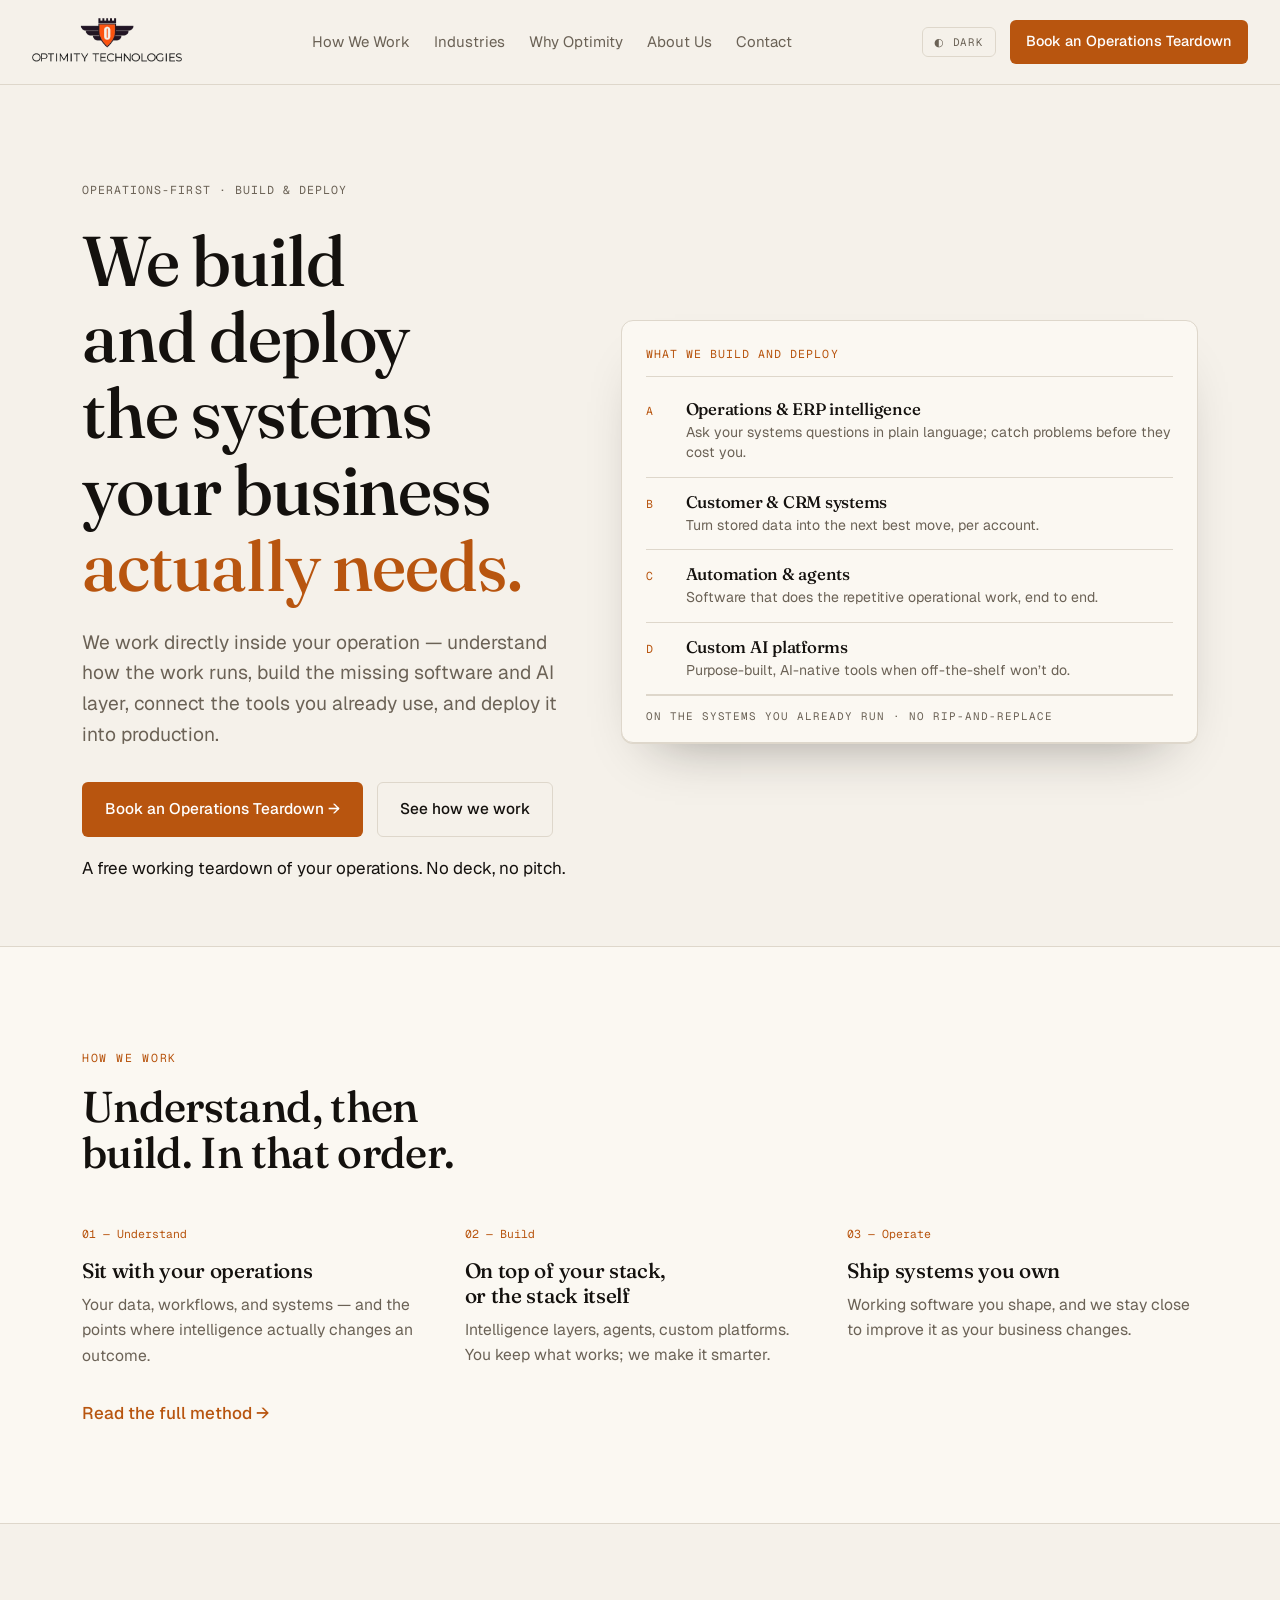
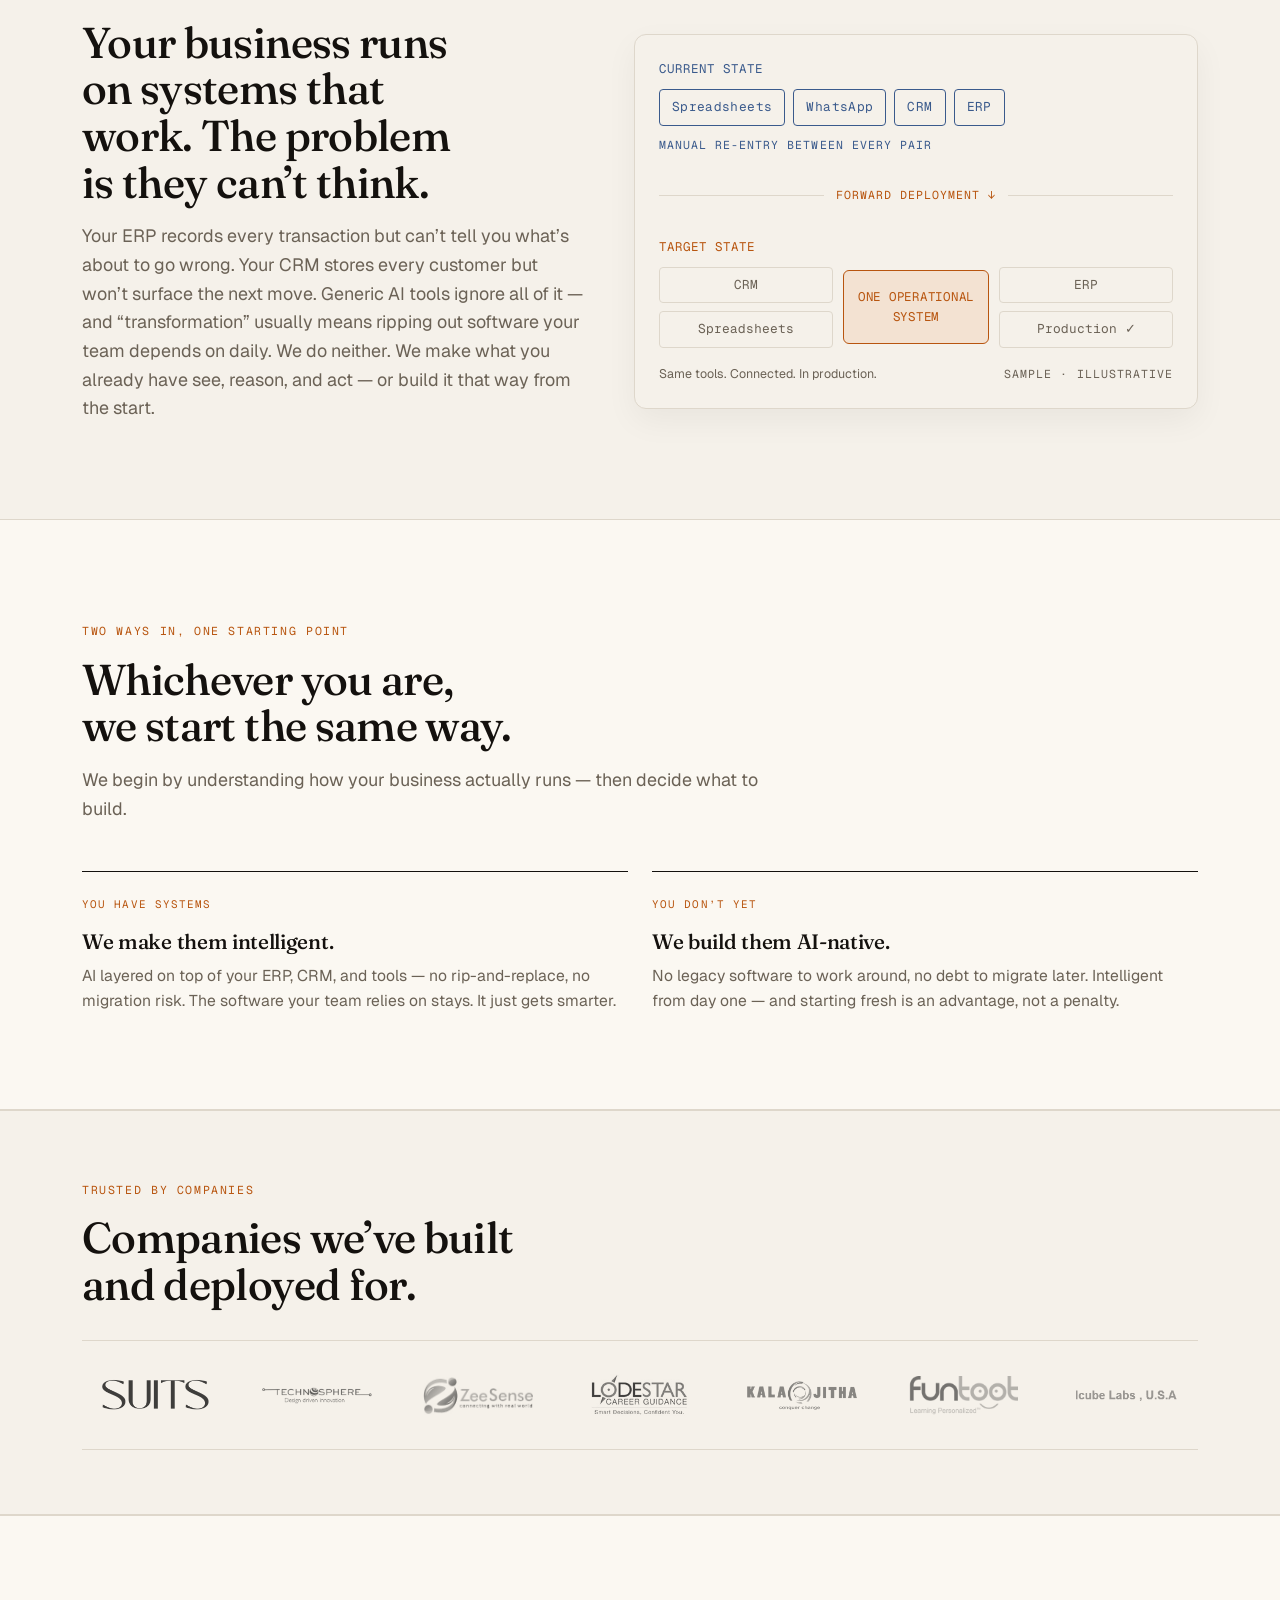
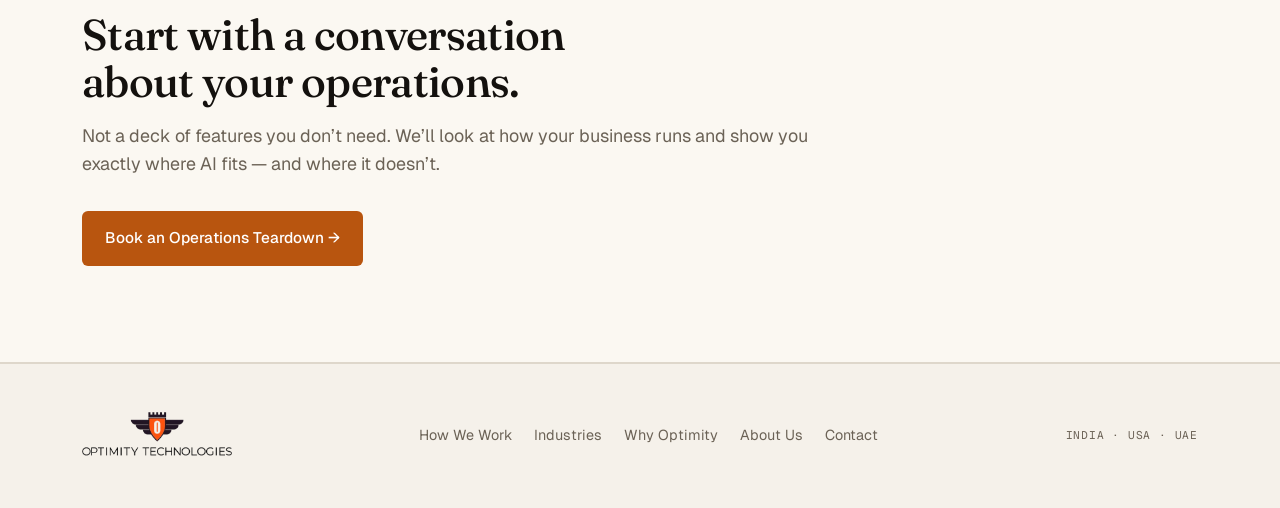
==== commit ecb5e5f9: "feat(home): offer-first hero, relocated ops map, remove composite dossiers Stakeholder review of sta" ====
--- a/index.html
+++ b/index.html
@@ -35,7 +35,7 @@
 <link rel="apple-touch-icon" sizes="180x180" href="/apple-touch-icon.png" />
 <link rel="manifest" href="/site.webmanifest" />
 <script>(function(){try{var t=localStorage.getItem("optimity-theme");if(!t&&window.matchMedia&&matchMedia("(prefers-color-scheme: dark)").matches)t="dark";if(t==="dark")document.documentElement.setAttribute("data-theme","dark");}catch(e){}})();</script>
-<link rel="stylesheet" href="styles.css?v=20260809-v1">
+<link rel="stylesheet" href="styles.css?v=20260810-v1">
 <!-- LLM & AI Agent Markdown Discovery -->
 <link rel="alternate" type="text/markdown" title="llms.txt" href="/llms.txt">
 <!-- Schema.org JSON-LD for Google Sitelinks & Organization -->
@@ -128,30 +128,14 @@
     <p class="hero-cta note">A free working teardown of your operations. No deck, no pitch.</p>
   </div>
 
-  <!-- Before/After Operations Map — the deployment artifact -->
-  <div class="artifact opsmap" aria-label="Before and after operations map: scattered tools connected into one operational system">
-    <div class="opsmap-zone opsmap-current">
-      <div class="opsmap-label state-label">Current state</div>
-      <div class="opsmap-boxes">
-        <span class="opsmap-box">Spreadsheets</span><span class="opsmap-box">WhatsApp</span><span class="opsmap-box">CRM</span>
-        <span class="opsmap-box">Accounting</span><span class="opsmap-box">Email</span><span class="opsmap-box">ERP</span>
-      </div>
-      <svg class="opsmap-scribble" width="100%" height="34" viewBox="0 0 480 34" fill="none" aria-hidden="true">
-        <path d="M20 4 C120 34, 180 -6, 260 22 S 400 8, 462 26" stroke="var(--info, #3A5A8C)" stroke-width="1" stroke-dasharray="3 4"/>
-        <path d="M60 28 C150 2, 300 32, 440 6" stroke="var(--info, #3A5A8C)" stroke-width="1" stroke-dasharray="3 4"/>
-        <text x="188" y="13" font-size="9" fill="var(--info, #3A5A8C)">manual re-entry</text>
-      </svg>
-    </div>
-    <div class="opsmap-mid"><span class="opsmap-line"></span><span class="opsmap-fd mono">Forward deployment ↓</span><span class="opsmap-line"></span></div>
-    <div class="opsmap-zone opsmap-target">
-      <div class="opsmap-label target-label">Target state</div>
-      <div class="opsmap-target-grid">
-        <div class="opsmap-tcol"><span class="opsmap-tbox">CRM</span><span class="opsmap-tbox">Spreadsheets</span><span class="opsmap-tbox">WhatsApp</span></div>
-        <div class="opsmap-core">One operational<br>system</div>
-        <div class="opsmap-tcol"><span class="opsmap-tbox">Accounting</span><span class="opsmap-tbox">ERP</span><span class="opsmap-tbox">Production ✓</span></div>
-      </div>
-      <div class="opsmap-note"><span>Same tools. Connected. In production.</span><span class="mono opsmap-sample">sample · illustrative</span></div>
-    </div>
+  <!-- What we deploy — the four capabilities, offer-first (2026-08-10 feedback) -->
+  <div class="artifact hero-caps" aria-label="What we build and deploy">
+    <div class="hero-caps-head mono">What we build and deploy</div>
+    <div class="hero-cap"><div class="hero-cap-n mono">A</div><div><h3>Operations &amp; ERP intelligence</h3><p>Ask your systems questions in plain language; catch problems before they cost you.</p></div></div>
+    <div class="hero-cap"><div class="hero-cap-n mono">B</div><div><h3>Customer &amp; CRM systems</h3><p>Turn stored data into the next best move, per account.</p></div></div>
+    <div class="hero-cap"><div class="hero-cap-n mono">C</div><div><h3>Automation &amp; agents</h3><p>Software that does the repetitive operational work, end to end.</p></div></div>
+    <div class="hero-cap"><div class="hero-cap-n mono">D</div><div><h3>Custom AI platforms</h3><p>Purpose-built, AI-native tools when off-the-shelf won&rsquo;t do.</p></div></div>
+    <div class="hero-caps-foot mono">On the systems you already run &middot; no rip-and-replace</div>
   </div>
 </div></div></header>
 
@@ -188,88 +172,25 @@
       <h2>Your business runs on systems that work. The problem is they can’t think.</h2>
       <p>Your ERP records every transaction but can’t tell you what’s about to go wrong. Your CRM stores every customer but won’t surface the next move. Generic AI tools ignore all of it — and “transformation” usually means ripping out software your team depends on daily. We do neither. We make what you already have see, reason, and act — or build it that way from the start.</p>
     </div>
-    <div class="problem-visual-card" aria-hidden="true">
-      <div class="problem-visual-header">
-        <span class="service-badge">Existing Enterprise Stack</span>
-        <span class="service-badge accent-badge">Optimity Intelligence Layer</span>
-      </div>
-      <div class="problem-svg-container">
-        <svg viewBox="0 0 380 180" fill="none" xmlns="http://www.w3.org/2000/svg">
-          <!-- Connecting Data Conduits to Central Core -->
-          <line x1="100" y1="38" x2="185" y2="90" stroke="var(--accent)">
-          </line>
-          <line x1="100" y1="90" x2="185" y2="90" stroke="var(--accent)">
-          </line>
-          <line x1="100" y1="142" x2="185" y2="90" stroke="var(--accent)">
-          </line>
-          <line x1="100" y1="38" x2="185" y2="90" stroke="currentColor" stroke-opacity="0.18"/>
-          <line x1="100" y1="90" x2="185" y2="90" stroke="currentColor" stroke-opacity="0.18"/>
-          <line x1="100" y1="142" x2="185" y2="90" stroke="currentColor" stroke-opacity="0.18"/>
-
-          <!-- Traveling Data Packets along Conduits -->
-          <circle cx="142" cy="64" r="3.5" fill="var(--accent)">
-          </circle>
-          <circle cx="142" cy="90" r="3.5" fill="var(--accent)">
-          </circle>
-          <circle cx="142" cy="116" r="3.5" fill="var(--accent)">
-          </circle>
-
-          <!-- Outbound Action Conduits -->
-          <line x1="245" y1="90" x2="280" y2="60" stroke="var(--accent)">
-          </line>
-          <line x1="245" y1="90" x2="280" y2="120" stroke="var(--accent)">
-          </line>
-          <line x1="245" y1="90" x2="280" y2="60" stroke="currentColor" stroke-opacity="0.18"/>
-          <line x1="245" y1="90" x2="280" y2="120" stroke="currentColor" stroke-opacity="0.18"/>
-
-          <!-- LEFT: Enterprise Systems Boxes -->
-          <!-- ERP -->
-          <rect x="16" y="20" width="84" height="36" rx="6" stroke="currentColor" stroke-width="1.6" fill="var(--paper)"/>
-          <text x="30" y="38" fill="currentColor" font-family="monospace" font-size="8" font-weight="bold">ERP</text>
-          <text x="30" y="48" fill="var(--muted)" font-family="sans-serif" font-size="7">Transactions</text>
-          <circle cx="86" cy="38" r="3" fill="currentColor" fill-opacity="0.4">
-          </circle>
-
-          <!-- CRM -->
-          <rect x="16" y="72" width="84" height="36" rx="6" stroke="currentColor" stroke-width="1.6" fill="var(--paper)"/>
-          <text x="30" y="90" fill="currentColor" font-family="monospace" font-size="8" font-weight="bold">CRM</text>
-          <text x="30" y="100" fill="var(--muted)" font-family="sans-serif" font-size="7">Customers</text>
-          <circle cx="86" cy="90" r="3" fill="currentColor" fill-opacity="0.4">
-          </circle>
-
-          <!-- Tools / Generic AI -->
-          <rect x="16" y="124" width="84" height="36" rx="6" stroke="currentColor" stroke-width="1.6" fill="var(--paper)"/>
-          <text x="30" y="142" fill="currentColor" font-family="monospace" font-size="8" font-weight="bold">TOOLS</text>
-          <text x="30" y="152" fill="var(--muted)" font-family="sans-serif" font-size="7">Operations</text>
-          <circle cx="86" cy="142" r="3" fill="currentColor" fill-opacity="0.4">
-          </circle>
-
-          <!-- CENTER: Optimity Intelligence Core (See · Reason · Act) -->
-          <polygon points="215,58 240,73 240,107 215,122 190,107 190,73" stroke="var(--accent)" stroke-width="2" fill="var(--surface)"/>
-          
-          <!-- Stacked Labels (SEE / REASON / ACT) -->
-          <text x="215" y="74" fill="currentColor" font-family="monospace" font-size="7" text-anchor="middle" font-weight="bold">SEE</text>
-          
-          <rect x="193" y="82" width="44" height="15" rx="3" fill="var(--accent)" fill-opacity="0.18" stroke="var(--accent)" stroke-width="1"/>
-          <text x="215" y="93" fill="var(--accent)" font-family="monospace" font-size="7.5" text-anchor="middle" font-weight="bold">REASON</text>
-          
-          <text x="215" y="112" fill="currentColor" font-family="monospace" font-size="7" text-anchor="middle" font-weight="bold">ACT</text>
-
-          <!-- RIGHT: Actionable Outcomes -->
-          <!-- Top Alert Box -->
-          <rect x="280" y="44" width="84" height="32" rx="6" stroke="var(--accent)" stroke-width="1.8" fill="var(--paper)"/>
-          <circle cx="292" cy="60" r="3.5" fill="var(--accent)">
-          </circle>
-          <text x="303" y="57" fill="currentColor" font-family="monospace" font-size="7" font-weight="bold">PREDICT</text>
-          <text x="303" y="67" fill="var(--muted)" font-family="sans-serif" font-size="6.5">Prevent Drift</text>
-
-          <!-- Bottom Action Box -->
-          <rect x="280" y="104" width="84" height="32" rx="6" stroke="var(--accent)" stroke-width="1.8" fill="var(--paper)"/>
-          <circle cx="292" cy="120" r="3.5" fill="var(--accent)">
-          </circle>
-          <text x="303" y="117" fill="currentColor" font-family="monospace" font-size="7" font-weight="bold">EXECUTE</text>
-          <text x="303" y="127" fill="var(--muted)" font-family="sans-serif" font-size="6.5">Next Best Move</text>
-        </svg>
+    <div class="problem-visual-card opsmap opsmap--calm" aria-hidden="true">
+      <div class="opsmap-zone">
+        <div class="opsmap-label state-label">Current state</div>
+        <div class="opsmap-boxes">
+          <span class="opsmap-box">Spreadsheets</span><span class="opsmap-box">WhatsApp</span>
+          <span class="opsmap-box">CRM</span><span class="opsmap-box">ERP</span>
+        </div>
+        <div class="opsmap-annot mono">manual re-entry between every pair</div>
+      </div>
+      <div class="opsmap-mid"><span class="opsmap-line"></span><span class="opsmap-fd mono">Forward deployment ↓</span><span class="opsmap-line"></span></div>
+      <div class="opsmap-zone">
+        <div class="opsmap-label target-label">Target state</div>
+        <div class="opsmap-target-grid">
+          <div class="opsmap-tcol"><span class="opsmap-tbox">CRM</span><span class="opsmap-tbox">Spreadsheets</span></div>
+          <div class="opsmap-core">One operational<br>system</div>
+          <div class="opsmap-tcol"><span class="opsmap-tbox">ERP</span><span class="opsmap-tbox">Production ✓</span></div>
+        </div>
+        <div class="opsmap-note"><span>Same tools. Connected. In production.</span><span class="mono opsmap-sample">sample · illustrative</span></div>
+      </div>
     </div>
   </div>
 </div></section>
@@ -295,106 +216,12 @@
   </div>
 </div></section>
 
-<!-- WHAT WE BUILD -->
-<section><div class="wrap">
-  <div class="section-head">
-    <span class="kicker">What we build</span>
-    <h2>Intelligence across the systems that run your business.</h2>
-  </div>
-  <div class="caps">
-    <div class="cap"><div class="cap-n">A</div><div><h3>Operations &amp; ERP intelligence</h3><p>Ask your systems questions in plain language; catch problems before they cost you.</p></div></div>
-    <div class="cap"><div class="cap-n">B</div><div><h3>Customer &amp; CRM systems</h3><p>Turn stored data into the next best move, per account.</p></div></div>
-    <div class="cap"><div class="cap-n">C</div><div><h3>Automation &amp; agents</h3><p>Software that does the repetitive operational work, end to end.</p></div></div>
-    <div class="cap"><div class="cap-n">D</div><div><h3>Custom AI platforms</h3><p>Purpose-built, AI-native tools when off-the-shelf won’t do.</p></div></div>
-  </div>
-</div></section>
-
-<!-- TEARDOWNS ACROSS INDUSTRIES -->
-<section id="teardowns" class="band"><div class="wrap">
-  <div class="section-head">
-    <span class="kicker">Deployment log</span>
-    <h2>From problem to production, repeatedly.</h2>
-    <p>Three composite deployments, shown the way real ones read. We publish real results only anonymized — or named with permission.</p>
-  </div>
-  <div class="dlog">
-
-    <!-- Deployment 01 — Cordova -->
-    <article class="dlog-row">
-      <div class="dlog-meta">
-        <span class="dlog-dep mono">Deployment 01</span>
-        <h3 class="dlog-name">Cordova Supply Co.</h3>
-        <span class="dlog-sector mono">Distribution · 90 staff</span>
-        <div class="dlog-chips"><span class="systag">ERP · Dynamics 365</span><span class="systag">CRM · Salesforce</span><span class="systag">Composite example</span></div>
-      </div>
-      <div class="dlog-body">
-        <div class="dlog-diagram" aria-hidden="true">
-          <div class="dlog-cluster"><span class="dlog-zl state-label mono">Current state</span><div class="dlog-boxes"><span class="dlog-cbox">Dynamics</span><span class="dlog-cbox">Salesforce</span><span class="dlog-cbox">Excel quoting</span></div></div>
-          <span class="dlog-arrow"></span>
-          <div class="dlog-corewrap"><span class="dlog-zl target-label mono">Target state</span><span class="dlog-core">Quote &amp; margin intelligence</span></div>
-          <span class="dlog-arrow"></span>
-          <div class="dlog-prodwrap"><span class="dlog-zl mono">&nbsp;</span><span class="dlog-prod">Production</span></div>
-        </div>
-        <div class="dlog-cols">
-          <div class="dlog-col"><span class="mono dlog-h">The problem</span><p>Open quotes ranked by hand every morning; margin drift only surfaced at month-close, after it had cost real money.</p></div>
-          <div class="dlog-col"><span class="mono dlog-h">The system</span><p>An intelligence layer on the ERP and CRM — ranking quotes by win-probability, flagging accounts drifting below target margin.</p></div>
-          <div class="dlog-col"><span class="mono dlog-h">The deployment</span><p>Inside Dynamics and Salesforce, exceptions-only alerts. Reps kept their screens; the ranking came to them.</p></div>
-          <div class="dlog-col"><span class="mono dlog-h">The result</span><p class="dlog-result">Quote follow-up 3 days <b>→ same day</b></p><p class="dlog-resnote">margin drift caught in-week</p></div>
-        </div>
-      </div>
-    </article>
-
-    <!-- Deployment 02 — Meridian -->
-    <article class="dlog-row">
-      <div class="dlog-meta">
-        <span class="dlog-dep mono">Deployment 02</span>
-        <h3 class="dlog-name">Meridian Studio</h3>
-        <span class="dlog-sector mono">Creative agency · 40 staff</span>
-        <div class="dlog-chips"><span class="systag">Asana</span><span class="systag">HubSpot</span><span class="systag">QuickBooks</span><span class="systag">Composite example</span></div>
-      </div>
-      <div class="dlog-body">
-        <div class="dlog-diagram" aria-hidden="true">
-          <div class="dlog-cluster"><span class="dlog-zl state-label mono">Current state</span><div class="dlog-boxes"><span class="dlog-cbox">Asana</span><span class="dlog-cbox">HubSpot</span><span class="dlog-cbox">QuickBooks</span></div></div>
-          <span class="dlog-arrow"></span>
-          <div class="dlog-corewrap"><span class="dlog-zl target-label mono">Target state</span><span class="dlog-core">Project profit layer</span></div>
-          <span class="dlog-arrow"></span>
-          <div class="dlog-prodwrap"><span class="dlog-zl mono">&nbsp;</span><span class="dlog-prod">Production</span></div>
-        </div>
-        <div class="dlog-cols">
-          <div class="dlog-col"><span class="mono dlog-h">The problem</span><p>Quotes, projects, and invoices lived in three tools. Nothing reconciled; month-end took a week of chasing.</p></div>
-          <div class="dlog-col"><span class="mono dlog-h">The system</span><p>One workflow layer connecting CRM, project tracker, and accounting — invoice drafts written from project data.</p></div>
-          <div class="dlog-col"><span class="mono dlog-h">The deployment</span><p>Integrated with the tools the team already used. Nothing ripped out; the team kept working the way they work.</p></div>
-          <div class="dlog-col"><span class="mono dlog-h">The result</span><p class="dlog-result">Invoice lag 11 days <b>→ 2 days</b></p></div>
-        </div>
-      </div>
-    </article>
-
-    <!-- Deployment 03 — Harbor & Pine -->
-    <article class="dlog-row">
-      <div class="dlog-meta">
-        <span class="dlog-dep mono">Deployment 03</span>
-        <h3 class="dlog-name">Harbor <span class="amp">&amp;</span> Pine</h3>
-        <span class="dlog-sector mono">Specialty retail · 60 staff</span>
-        <div class="dlog-chips"><span class="systag">NetSuite</span><span class="systag">Lightspeed POS</span><span class="systag">Shopify</span><span class="systag">Composite example</span></div>
-      </div>
-      <div class="dlog-body">
-        <div class="dlog-diagram" aria-hidden="true">
-          <div class="dlog-cluster"><span class="dlog-zl state-label mono">Current state</span><div class="dlog-boxes"><span class="dlog-cbox">Shopify</span><span class="dlog-cbox">POS</span><span class="dlog-cbox">Spreadsheets</span></div></div>
-          <span class="dlog-arrow"></span>
-          <div class="dlog-corewrap"><span class="dlog-zl target-label mono">Target state</span><span class="dlog-core">Inventory system</span></div>
-          <span class="dlog-arrow"></span>
-          <div class="dlog-prodwrap"><span class="dlog-zl mono">&nbsp;</span><span class="dlog-prod">Production</span></div>
-        </div>
-        <div class="dlog-cols">
-          <div class="dlog-col"><span class="mono dlog-h">The problem</span><p>Three stock counts, none of them true. Web oversold what stores had already sold.</p></div>
-          <div class="dlog-col"><span class="mono dlog-h">The system</span><p>A single inventory layer reconciling Shopify, POS, and the buying spreadsheet — surfacing mismatches only.</p></div>
-          <div class="dlog-col"><span class="mono dlog-h">The deployment</span><p>Wired into existing accounts; the team kept every tool it already knew.</p></div>
-          <div class="dlog-col"><span class="mono dlog-h">The result</span><p class="dlog-result">Stock mismatches <b>−78%</b></p></div>
-        </div>
-      </div>
-    </article>
-
-  </div>
-</div></section>
+<!-- "What we build" moved into the hero panel (2026-08-10 feedback) -->
+
+<!-- DEPLOYMENT LOG slot — intentionally empty (2026-08-10 feedback).
+     Composite dossiers read as fake next to real client logos. The .dlog CSS
+     component is kept; this slot receives the first REAL anonymized deployment
+     story (TODOS.md P1) once a client from assets/logo/PERMISSIONS.md agrees. -->
 
 <!-- TRUSTED BY COMPANIES -->
 <section class="trusted-section">
@@ -447,7 +274,7 @@
 
 <div id="site-footer"><!--#include virtual="/footer.html" --></div>
 
-<script src="components.js?v=20260809-v1"></script>
-<script src="theme.js?v=20260809-v1"></script>
+<script src="components.js?v=20260810-v1"></script>
+<script src="theme.js?v=20260810-v1"></script>
 </body>
 </html>
--- a/styles.css
+++ b/styles.css
@@ -57,8 +57,8 @@
 
 /* Typography */
 h1, h2, h3, h4 { font-family: var(--serif); font-weight: 500; line-height: 1.08; letter-spacing: -0.015em; text-wrap: balance; }
-h1 { font-size: clamp(2.5rem, 5.5vw, 4.4rem); }
-h2 { font-size: clamp(1.75rem, 3.4vw, 2.6rem); }
+h1 { font-size: clamp(2.6rem, 5.5vw, 4.6rem); }
+h2 { font-size: clamp(1.8rem, 3.4vw, 2.7rem); }
 h3 { font-size: 1.3rem; line-height: 1.2; }
 p { max-width: 64ch; }
 a { color: inherit; text-decoration-thickness: 1px; text-underline-offset: 2px; }
@@ -75,7 +75,7 @@
 .eyebrow { margin-bottom: var(--sp-24); }
 .kicker { /* small section label — plain mono, no pill chrome (DESIGN.md v3) */
   font-family: var(--mono);
-  font-size: .7rem;
+  font-size: .72rem;
   letter-spacing: .14em;
   text-transform: uppercase;
   color: var(--accent);
@@ -171,8 +171,7 @@
 .artifact-body { padding: 22px 22px 24px; }
 .artifact-title { font-family: var(--serif); font-size: 1.18rem; font-weight: 600; letter-spacing: -0.01em; margin-bottom: 3px; }
 .artifact-sub { font-family: var(--mono); font-size: .72rem; letter-spacing: .03em; text-transform: uppercase; color: var(--muted); margin-bottom: 18px; }
-.sysrow { display: flex; gap: 8px; flex-wrap: wrap; margin-bottom: 18px; }
-.systag { font-family: var(--mono); font-size: .68rem; padding: 4px 9px; border: 1px solid var(--hairline); border-radius: var(--r-sm); color: var(--muted); }
+.systag { font-family: var(--mono); font-size: .72rem; padding: 4px 9px; border: 1px solid var(--hairline); border-radius: var(--r-sm); color: var(--muted); }
 .finding { display: grid; grid-template-columns: auto 1fr auto; gap: 14px; align-items: start; padding: 14px 0; border-top: 1px solid var(--hairline); }
 .finding .num { font-family: var(--mono); font-size: .72rem; color: var(--accent); padding-top: 3px; }
 .finding .ftitle { font-weight: 500; font-size: .98rem; line-height: 1.35; }
@@ -180,12 +179,7 @@
 .pill { font-family: var(--mono); font-size: .68rem; text-transform: uppercase; letter-spacing: .06em; background: var(--accent-tint); color: var(--accent); padding: 4px 8px; border-radius: var(--r-sm); white-space: nowrap; align-self: start; }
 .intervention { position: relative; }
 .intervention::before { content: ""; position: absolute; left: -22px; top: 14px; bottom: 14px; width: 3px; background: var(--accent); border-radius: 2px; }
-.finding.notyet .num { color: var(--muted); padding-top: 0; }
-.finding.notyet .ftitle { color: var(--muted); font-weight: 400; font-size: .9rem; }
-.finding.notyet .ftitle strong { color: var(--ink); font-weight: 600; }
-
-/* Core Capabilities — Services Matrix */
-.services-matrix .artifact-body { padding: 20px 20px 22px; }
+
 
 /* Before/After Operations Map (hero artifact) */
 .opsmap { padding: var(--sp-24); }
@@ -202,65 +196,21 @@
 .opsmap-target-grid { display: grid; grid-template-columns: 1fr auto 1fr; gap: 10px; align-items: center; }
 .opsmap-tcol { display: flex; flex-direction: column; gap: var(--sp-8); }
 .opsmap-tbox { border: 1px solid var(--hairline); color: var(--muted); border-radius: var(--r-sm); padding: 5px 10px; font-family: var(--mono); font-size: .72rem; text-align: center; }
-.opsmap-core { border: 1.5px solid var(--accent); color: var(--accent); border-radius: var(--r-md); padding: var(--sp-16) 14px; font-family: var(--mono); font-size: .72rem; text-transform: uppercase; letter-spacing: .06em; text-align: center; background: var(--accent-tint, #F3E2D2); }
+.opsmap-core { border: 1.5px solid var(--accent); color: var(--accent); border-radius: var(--r-md); padding: var(--sp-16) 14px; font-family: var(--mono); font-size: .72rem; text-transform: uppercase; letter-spacing: .06em; text-align: center; background: var(--accent-tint); }
 .opsmap-note { margin-top: var(--sp-16); color: var(--muted); font-size: .78rem; display: flex; justify-content: space-between; align-items: baseline; gap: var(--sp-8); }
-.opsmap-sample { font-size: .6rem; }
-[data-theme="dark"] .opsmap-core { background: color-mix(in srgb, var(--accent) 14%, transparent); }
-
-.services-grid { display: grid; grid-template-columns: 1fr 1fr; gap: 18px; margin-top: 6px; }
-.services-grid .service-card:last-child { grid-column: 1 / -1; }
-.service-card {
-  background: var(--paper);
-  border: 1px solid var(--hairline);
-  border-radius: var(--r-md);
-  padding: 14px 16px;
-  display: flex;
-  flex-direction: column;
-  transition: transform var(--dur-short) var(--ease-out), border-color var(--dur-short), box-shadow var(--dur-short);
-  position: relative;
-  outline: none;
-  overflow: hidden;
-}
-.service-card:hover, .service-card:focus-visible {
-  border-color: var(--accent);
-  transform: translateY(-2px);
-  box-shadow: 0 8px 24px -12px rgba(20,17,14,.22);
-}
-[data-theme="dark"] .service-card:hover, [data-theme="dark"] .service-card:focus-visible {
-  box-shadow: 0 8px 24px -12px rgba(0,0,0,.6);
-}
-
-.service-card-top { display: flex; justify-content: space-between; align-items: center; gap: 10px; margin-bottom: 10px; }
+.opsmap-sample { font-size: .72rem; }
+
+
 .service-badge {
   font-family: var(--mono); font-size: .63rem; text-transform: uppercase; letter-spacing: .06em;
   color: var(--muted); border: 1px solid var(--hairline); border-radius: var(--r-sm);
   padding: 3px 8px; background: var(--surface); white-space: nowrap;
 }
 
-/* Dedicated Animated SVG Visual Container inside each card */
-.service-visual {
-  width: 100%; height: 88px;
-  background: var(--surface);
-  border: 1px solid var(--hairline);
-  border-radius: var(--r-sm);
-  margin-bottom: 12px;
-  display: flex; align-items: center; justify-content: center;
-  position: relative; overflow: hidden;
-  transition: border-color var(--dur-short);
-}
-.service-card:hover .service-visual { border-color: color-mix(in srgb, var(--accent) 50%, transparent); }
-.service-visual svg { width: 100%; height: 100%; max-height: 88px; display: block; }
-
-.service-card .ftitle { font-weight: 600; font-size: .95rem; line-height: 1.3; margin-bottom: 5px; color: var(--ink); }
-.service-card .fdesc { font-size: .83rem; color: var(--muted); line-height: 1.44; margin-bottom: 12px; flex: 1; }
-.service-tags { display: flex; gap: 6px; flex-wrap: wrap; margin-top: auto; }
-.stag { font-family: var(--mono); font-size: .64rem; padding: 3px 8px; background: var(--surface); border: 1px solid var(--hairline); border-radius: var(--r-sm); color: var(--muted); transition: border-color var(--dur-short), color var(--dur-short); }
-.service-card:hover .stag { border-color: color-mix(in srgb, var(--accent) 40%, transparent); color: var(--ink); }
-
-/* Rich Keyframe Animations for SVG Micro-Illustrations */
-
-
-/* Neural Brain Circuitry Keyframes (Option 3) */
+
+
+
+
 
 /* Problem Split Section & Visual Card */
 .problem-split {
@@ -272,157 +222,7 @@
 .problem-text {
   margin-bottom: 0;
 }
-.problem-visual-card {
-  background: var(--paper);
-  border: 1px solid var(--hairline);
-  border-radius: var(--r-lg);
-  padding: var(--sp-24);
-  box-shadow: 0 12px 32px rgba(0, 0, 0, 0.05);
-  display: flex;
-  flex-direction: column;
-  gap: var(--sp-16);
-  position: relative;
-  overflow: hidden;
-  width: 100%;
-}
-.problem-visual-header {
-  display: flex;
-  justify-content: space-between;
-  align-items: center;
-  gap: var(--sp-8);
-}
-.problem-visual-header .accent-badge {
-  border-color: color-mix(in srgb, var(--accent) 40%, transparent);
-  color: var(--accent);
-  background: color-mix(in srgb, var(--accent) 8%, var(--surface));
-  font-weight: 600;
-}
-.problem-svg-container {
-  width: 100%;
-  background: var(--surface);
-  border: 1px solid var(--hairline);
-  border-radius: var(--r-md);
-  padding: var(--sp-16) var(--sp-8);
-  display: flex;
-  align-items: center;
-  justify-content: center;
-}
-.problem-svg-container svg {
-  width: 100%;
-  height: auto;
-  max-height: 200px;
-  display: block;
-}
-.problem-visual-footer {
-  display: flex;
-  gap: var(--sp-8);
-  flex-wrap: wrap;
-}
-@media (max-width: 860px) {
-  .problem-split {
-    grid-template-columns: 1fr;
-    gap: var(--sp-32);
-  }
-}
-
-/* Two-column entry points */
-.cols-2 { display: grid; grid-template-columns: 1fr 1fr; gap: var(--sp-24); }
-/* Two ways in: open editorial split, no card chrome (DESIGN.md v3) */
-.entry { border-top: 1px solid var(--ink); padding-top: var(--sp-24); }
-.entry h3 { margin-bottom: var(--sp-8); }
-.entry .tagline { font-family: var(--mono); font-size: .68rem; text-transform: uppercase; letter-spacing: .1em; color: var(--accent); margin-bottom: var(--sp-16); }
-.entry p { color: var(--muted); font-size: .98rem; }
-
-/* Steps */
-.steps { display: grid; grid-template-columns: repeat(3, 1fr); gap: var(--sp-32); }
-.step .step-n { font-family: var(--mono); font-size: .72rem; color: var(--accent); margin-bottom: var(--sp-16); }
-.step h3 { margin-bottom: var(--sp-8); }
-.step p { color: var(--muted); font-size: .98rem; }
-
-/* Capability list */
-.caps { display: grid; grid-template-columns: 1fr 1fr; gap: 0 var(--sp-48); }
-.cap { padding: var(--sp-24) 0; border-top: 1px solid var(--hairline); display: grid; grid-template-columns: auto 1fr; gap: var(--sp-16); }
-.cap .cap-n { font-family: var(--mono); font-size: .72rem; color: var(--accent); padding-top: 4px; }
-.cap h3 { font-size: 1.12rem; margin-bottom: var(--sp-4); }
-.cap p { color: var(--muted); font-size: .95rem; }
-
-/* Compact teardown cards */
-.teardowns { display: grid; grid-template-columns: repeat(3, 1fr); gap: var(--sp-24); }
-.tcard { background: var(--surface); border: 1px solid var(--hairline); border-radius: var(--r-lg); overflow: hidden; display: flex; flex-direction: column; }
-.tcard .tcard-head { padding: 16px 18px 12px; border-bottom: 1px solid var(--hairline); }
-.tcard .tcard-title { font-family: var(--serif); font-size: 1.05rem; font-weight: 600; }
-.tcard .tcard-sub { font-family: var(--mono); font-size: .68rem; text-transform: uppercase; letter-spacing: .04em; color: var(--muted); margin-top: 4px; line-height: 1.4; }
-.tcard .tcard-body { padding: 14px 18px 18px; flex: 1; display: flex; flex-direction: column; }
-.tcard .sysrow { margin-bottom: 14px; }
-.tcard .tfinding { display: grid; grid-template-columns: auto 1fr; gap: 10px; padding: 9px 0; border-top: 1px solid var(--hairline); position: relative; }
-.tcard .tfinding .tn { font-family: var(--mono); font-size: .66rem; color: var(--accent); padding-top: 2px; }
-.tcard .tfinding .tt { font-size: .88rem; line-height: 1.4; }
-.tcard .tfinding.iv { padding-left: 12px; }
-.tcard .tfinding.iv::before { content: ""; position: absolute; left: 0; top: 10px; bottom: 10px; width: 2px; background: var(--accent); border-radius: 2px; }
-.tcard .notyet { margin-top: auto; padding-top: 16px; border-top: 1px solid var(--hairline); display: flex; gap: 9px; align-items: baseline; }
-.ny-tag { font-family: var(--mono); font-size: .68rem; text-transform: uppercase; letter-spacing: .06em; color: var(--muted); border: 1px solid var(--hairline); border-radius: var(--r-sm); padding: 3px 7px; white-space: nowrap; flex: none; }
-.tcard .notyet .ny-text { font-size: .85rem; color: var(--muted); line-height: 1.42; }
-
-/* Funnel steps (how it works after teardown) */
-/* Three steps: editorial columns with large numbers, no card chrome (DESIGN.md v3) */
-.funnel { display: grid; grid-template-columns: repeat(3, 1fr); gap: var(--sp-32); border-top: 1px solid var(--ink); padding-top: var(--sp-24); }
-.fstep .fn { font-family: var(--serif); font-size: 2.2rem; font-weight: 400; color: var(--accent); line-height: 1; margin-bottom: 12px; font-variant-numeric: tabular-nums; }
-.fstep h3 { font-size: 1.05rem; margin-bottom: 6px; }
-.fstep p { font-size: .9rem; color: var(--muted); }
-
-/* Differentiator list */
-.diffs { display: grid; grid-template-columns: 1fr 1fr; gap: 0 var(--sp-48); }
-.diff { padding: var(--sp-24) 0; border-top: 1px solid var(--hairline); }
-.diff h3 { font-size: 1.05rem; margin-bottom: var(--sp-4); }
-.diff p { color: var(--muted); font-size: .95rem; }
-
-/* Closing CTA */
-.cta-block { text-align: left; }
-.cta-block h2 { margin-bottom: var(--sp-16); max-width: 18ch; }
-.cta-block p { color: var(--muted); font-size: 1.12rem; margin-bottom: var(--sp-32); }
-
-/* Contact / form */
-.contact-grid { display: grid; grid-template-columns: 1fr 1fr; gap: var(--sp-64); align-items: start; }
-.field { margin-bottom: var(--sp-16); }
-.field label { display: block; font-size: .85rem; font-weight: 500; margin-bottom: 6px; }
-.field label .opt { color: var(--muted); font-weight: 400; }
-.input, .textarea, select.input {
-  width: 100%; font-family: var(--sans); font-size: .96rem; color: var(--ink);
-  padding: 11px 14px; border: 1px solid var(--hairline); border-radius: var(--r-md);
-  background: var(--paper); transition: border-color var(--dur-short);
-}
-.input:focus, .textarea:focus { border-color: var(--accent); }
-.textarea { min-height: 92px; resize: vertical; }
-.form-note { font-size: .82rem; color: var(--muted); margin-top: var(--sp-16); }
-.offices { display: grid; gap: var(--sp-16); margin-top: var(--sp-24); }
-.office { padding-top: var(--sp-16); border-top: 1px solid var(--hairline); }
-.office .city { font-weight: 500; }
-.office .meta { font-size: .9rem; color: var(--muted); }
-
-/* Calendly booking embed */
-.booking-embed { border: 1px solid var(--hairline); border-radius: var(--r-lg); overflow: hidden; background: #f5f1ea; min-height: 700px; }
-.booking-embed .calendly-inline-widget { width: 100%; }
-
-/* What-you-get list */
-.getlist { list-style: none; margin-top: var(--sp-24); }
-.getlist li { padding: 12px 0 12px 26px; border-top: 1px solid var(--hairline); position: relative; font-size: .98rem; }
-.getlist li::before { content: "→"; position: absolute; left: 0; color: var(--accent); }
-
-/* Footer */
-footer.site { border-top: 1px solid var(--hairline); padding: var(--sp-48) 0; color: var(--muted); }
-footer.site .wrap { display: flex; justify-content: space-between; gap: var(--sp-24); flex-wrap: wrap; align-items: center; }
-footer.site .fnav { display: flex; gap: 22px; flex-wrap: wrap; }
-footer.site a { color: var(--muted); text-decoration: none; font-size: .9rem; }
-footer.site a:hover { color: var(--ink); }
-footer.site .fmeta { font-family: var(--mono); font-size: .7rem; text-transform: uppercase; letter-spacing: .07em; }
-
-/* About Us Page Components */
-.about-split {
-  display: grid;
-  grid-template-columns: 1.05fr 1fr;
-  gap: var(--sp-48);
-  align-items: center;
-}
+.problem-visual-card,
 .operating-model-card {
   background: var(--paper);
   border: 1px solid var(--hairline);
@@ -436,68 +236,121 @@
   overflow: hidden;
   width: 100%;
 }
-.vision-mission-grid {
-  display: grid;
-  grid-template-columns: 1fr 1fr;
-  gap: var(--sp-32);
-}
-.vm-card {
+.problem-visual-header {
+  display: flex;
+  justify-content: space-between;
+  align-items: center;
+  gap: var(--sp-8);
+}
+.problem-visual-header .accent-badge {
+  border-color: color-mix(in srgb, var(--accent) 40%, transparent);
+  color: var(--accent);
+  background: color-mix(in srgb, var(--accent) 8%, var(--surface));
+  font-weight: 600;
+}
+.problem-svg-container {
+  width: 100%;
   background: var(--surface);
   border: 1px solid var(--hairline);
-  border-radius: var(--r-lg);
-  padding: var(--sp-32);
+  border-radius: var(--r-md);
+  padding: var(--sp-16) var(--sp-8);
   display: flex;
-  flex-direction: column;
-  position: relative;
-}
-.vm-card .vm-badge {
-  font-family: var(--mono);
-  font-size: .72rem;
-  letter-spacing: .1em;
-  text-transform: uppercase;
-  color: var(--accent);
-  margin-bottom: var(--sp-16);
-  display: inline-flex;
   align-items: center;
-  gap: 8px;
-}
-.industries-grid {
+  justify-content: center;
+}
+.problem-svg-container svg {
+  width: 100%;
+  height: auto;
+  max-height: 200px;
+  display: block;
+}
+.problem-visual-footer {
+  display: flex;
+  gap: var(--sp-8);
+  flex-wrap: wrap;
+}
+
+/* Two-column entry points */
+.cols-2 { display: grid; grid-template-columns: 1fr 1fr; gap: var(--sp-24); }
+/* Two ways in: open editorial split, no card chrome (DESIGN.md v3) */
+.entry { border-top: 1px solid var(--ink); padding-top: var(--sp-24); }
+.entry h3 { margin-bottom: var(--sp-8); }
+.entry .tagline { font-family: var(--mono); font-size: .68rem; text-transform: uppercase; letter-spacing: .1em; color: var(--accent); margin-bottom: var(--sp-16); }
+.entry p { color: var(--muted); font-size: .98rem; }
+
+/* Steps */
+.steps { display: grid; grid-template-columns: repeat(3, 1fr); gap: var(--sp-32); }
+.step .step-n { font-family: var(--mono); font-size: .72rem; color: var(--accent); margin-bottom: var(--sp-16); }
+.step h3 { margin-bottom: var(--sp-8); }
+.step p { color: var(--muted); font-size: .98rem; }
+
+/* Capability list */
+.caps { display: grid; grid-template-columns: 1fr 1fr; gap: 0 var(--sp-48); }
+.cap { padding: var(--sp-24) 0; border-top: 1px solid var(--hairline); display: grid; grid-template-columns: auto 1fr; gap: var(--sp-16); }
+.cap .cap-n { font-family: var(--mono); font-size: .72rem; color: var(--accent); padding-top: 4px; }
+.cap h3 { font-size: 1.12rem; margin-bottom: var(--sp-4); }
+.cap p { color: var(--muted); font-size: .95rem; }
+
+
+/* Funnel steps (how it works after teardown) */
+/* Three steps: editorial columns with large numbers, no card chrome (DESIGN.md v3) */
+.funnel { display: grid; grid-template-columns: repeat(3, 1fr); gap: var(--sp-32); border-top: 1px solid var(--ink); padding-top: var(--sp-24); }
+.fstep .fn { font-family: var(--serif); font-size: 2.2rem; font-weight: 400; color: var(--accent); line-height: 1; margin-bottom: 12px; font-variant-numeric: tabular-nums; }
+.fstep h3 { font-size: 1.05rem; margin-bottom: 6px; }
+.fstep p { font-size: .9rem; color: var(--muted); }
+
+/* Differentiator list */
+.diffs { display: grid; grid-template-columns: 1fr 1fr; gap: 0 var(--sp-48); }
+.diff { padding: var(--sp-24) 0; border-top: 1px solid var(--hairline); }
+.diff h3 { font-size: 1.05rem; margin-bottom: var(--sp-4); }
+.diff p { color: var(--muted); font-size: .95rem; }
+
+/* Closing CTA */
+.cta-block { text-align: left; }
+.cta-block h2 { margin-bottom: var(--sp-16); max-width: 18ch; }
+.cta-block p { color: var(--muted); font-size: 1.12rem; margin-bottom: var(--sp-32); }
+
+/* Contact / form */
+.contact-grid { display: grid; grid-template-columns: 1fr 1fr; gap: var(--sp-64); align-items: start; }
+.field { margin-bottom: var(--sp-16); }
+.field label { display: block; font-size: .85rem; font-weight: 500; margin-bottom: 6px; }
+.field label .opt { color: var(--muted); font-weight: 400; }
+.input, .textarea, select.input {
+  width: 100%; font-family: var(--sans); font-size: .96rem; color: var(--ink);
+  padding: 11px 14px; border: 1px solid var(--hairline); border-radius: var(--r-md);
+  background: var(--paper); transition: border-color var(--dur-short);
+}
+.input:focus, .textarea:focus { border-color: var(--accent); }
+.textarea { min-height: 92px; resize: vertical; }
+.form-note { font-size: .82rem; color: var(--muted); margin-top: var(--sp-16); }
+.offices { display: grid; gap: var(--sp-16); margin-top: var(--sp-24); }
+.office { padding-top: var(--sp-16); border-top: 1px solid var(--hairline); }
+.office .city { font-weight: 500; }
+.office .meta { font-size: .9rem; color: var(--muted); }
+
+/* Calendly booking embed */
+.booking-embed { border: 1px solid var(--hairline); border-radius: var(--r-lg); overflow: hidden; background: #f5f1ea; min-height: 700px; }
+.booking-embed .calendly-inline-widget { width: 100%; }
+
+/* What-you-get list */
+.getlist { list-style: none; margin-top: var(--sp-24); }
+.getlist li { padding: 12px 0 12px 26px; border-top: 1px solid var(--hairline); position: relative; font-size: .98rem; }
+.getlist li::before { content: "→"; position: absolute; left: 0; color: var(--accent); }
+
+/* Footer */
+footer.site { border-top: 1px solid var(--hairline); padding: var(--sp-48) 0; color: var(--muted); }
+footer.site .wrap { display: flex; justify-content: space-between; gap: var(--sp-24); flex-wrap: wrap; align-items: center; }
+footer.site .fnav { display: flex; gap: 22px; flex-wrap: wrap; }
+footer.site a { color: var(--muted); text-decoration: none; font-size: .9rem; }
+footer.site a:hover { color: var(--ink); }
+footer.site .fmeta { font-family: var(--mono); font-size: .7rem; text-transform: uppercase; letter-spacing: .07em; }
+
+/* About Us Page Components */
+.about-split {
   display: grid;
-  grid-template-columns: repeat(3, 1fr);
-  gap: var(--sp-24);
-}
-.ind-card {
-  background: var(--surface);
-  border: 1px solid var(--hairline);
-  border-radius: var(--r-lg);
-  padding: var(--sp-24);
-  display: flex;
-  flex-direction: column;
-  gap: var(--sp-8);
-}
-.ind-card .ind-icon {
-  color: var(--accent);
-  margin-bottom: 4px;
-}
-.diffs-grid {
-  display: grid;
-  grid-template-columns: repeat(3, 1fr);
-  gap: var(--sp-24);
-}
-.diff-card {
-  background: var(--paper);
-  border: 1px solid var(--hairline);
-  border-radius: var(--r-lg);
-  padding: var(--sp-24);
-}
-.diff-card .diff-tag {
-  font-family: var(--mono);
-  font-size: .68rem;
-  text-transform: uppercase;
-  letter-spacing: .08em;
-  color: var(--accent);
-  margin-bottom: var(--sp-8);
-  display: block;
+  grid-template-columns: 1.05fr 1fr;
+  gap: var(--sp-48);
+  align-items: center;
 }
 .models-grid {
   display: grid;
@@ -518,95 +371,40 @@
   color: var(--accent);
   margin-bottom: var(--sp-16);
 }
-.ind-deep-grid {
-  display: grid;
-  grid-template-columns: repeat(2, 1fr);
-  gap: var(--sp-32);
-}
-.ind-deep-card {
-  background: var(--surface);
-  border: 1px solid var(--hairline);
-  border-radius: var(--r-lg);
-  padding: var(--sp-32);
-  display: flex;
-  flex-direction: column;
-  gap: var(--sp-16);
-  transition: transform var(--dur-short), border-color var(--dur-short);
-}
-.ind-deep-card .ind-header {
-  display: flex;
-  align-items: center;
-  gap: var(--sp-16);
-}
-.ind-deep-card .ind-icon {
-  color: var(--accent);
-  width: 44px;
-  height: 44px;
-  border-radius: var(--r-md);
-  background: var(--paper);
-  border: 1px solid var(--hairline);
-  display: flex;
-  align-items: center;
-  justify-content: center;
-  flex-shrink: 0;
-}
-.ind-deep-card .ind-title h3 {
-  font-size: 1.35rem;
-  margin: 0;
-}
-.ind-deep-card .ind-title span {
-  font-family: var(--mono);
-  font-size: 0.72rem;
-  color: var(--accent);
-  text-transform: uppercase;
-  letter-spacing: 0.06em;
-}
-.ind-deep-card .ind-blueprint {
-  margin-top: auto;
-  padding: var(--sp-16);
-  background: var(--paper);
-  border-left: 2px solid var(--accent);
-  border-radius: 0 var(--r-md) var(--r-md) 0;
-}
-.ind-deep-card:hover {
-  border-color: var(--accent);
-  transform: translateY(-2px);
-}
 
 /* Deployment log (ledger of deployment dossiers) */
 .amp { font-family: var(--sans); }
 .dlog { border-top: 1px solid var(--ink); }
 .dlog-row { display: grid; grid-template-columns: 24% 1fr; gap: var(--sp-24); padding: var(--sp-24) 0; border-bottom: 1px solid var(--hairline); }
-.dlog-dep { color: var(--accent); font-size: .68rem; display: block; margin-bottom: 6px; }
+.dlog-dep { color: var(--accent); font-size: .72rem; display: block; margin-bottom: 6px; }
 .dlog-name { font-family: var(--serif); font-size: 1.3rem; font-weight: 500; margin: 0 0 4px; }
-.dlog-sector { color: var(--muted); font-size: .62rem; display: block; margin-bottom: var(--sp-8); }
+.dlog-sector { color: var(--muted); font-size: .72rem; display: block; margin-bottom: var(--sp-8); }
 .dlog-chips { display: flex; flex-wrap: wrap; gap: 5px; }
 .dlog-diagram { border: 1px solid var(--hairline); border-radius: var(--r-md); background: var(--surface); padding: 14px 18px; display: flex; align-items: center; gap: 14px; margin-bottom: var(--sp-16); }
-.dlog-zl { font-size: .58rem; display: block; margin-bottom: 6px; }
+.dlog-zl { font-size: .72rem; display: block; margin-bottom: 6px; }
 .dlog-boxes { display: flex; flex-wrap: wrap; gap: 6px; }
-.dlog-cbox { border: 1px solid var(--info); color: var(--info); border-radius: var(--r-sm); padding: 4px 9px; font-family: var(--mono); font-size: .66rem; white-space: nowrap; }
+.dlog-cbox { border: 1px solid var(--info); color: var(--info); border-radius: var(--r-sm); padding: 4px 9px; font-family: var(--mono); font-size: .72rem; white-space: nowrap; }
 .dlog-arrow { flex: 1; min-width: 28px; border-top: 1px solid var(--muted); position: relative; }
 .dlog-arrow::after { content: "▸"; position: absolute; right: -3px; top: -10px; color: var(--muted); font-size: .7rem; }
 .dlog-corewrap { text-align: center; }
-.dlog-core { display: inline-block; border: 1.5px solid var(--accent); color: var(--accent); border-radius: var(--r-md); padding: 9px 13px; font-family: var(--mono); font-size: .66rem; text-transform: uppercase; letter-spacing: .05em; background: var(--accent-tint, #F3E2D2); white-space: nowrap; }
-.dlog-prod { display: inline-block; border: 1px solid var(--hairline); color: var(--muted); border-radius: var(--r-sm); padding: 5px 10px; font-family: var(--mono); font-size: .62rem; text-transform: uppercase; white-space: nowrap; }
+.dlog-core { display: inline-block; border: 1.5px solid var(--accent); color: var(--accent); border-radius: var(--r-md); padding: 9px 13px; font-family: var(--mono); font-size: .72rem; text-transform: uppercase; letter-spacing: .05em; background: var(--accent-tint); white-space: nowrap; }
+.dlog-prod { display: inline-block; border: 1px solid var(--hairline); color: var(--muted); border-radius: var(--r-sm); padding: 5px 10px; font-family: var(--mono); font-size: .72rem; text-transform: uppercase; white-space: nowrap; }
 .dlog-cols { display: grid; grid-template-columns: repeat(4, 1fr); gap: var(--sp-16); }
-.dlog-h { color: var(--muted); font-size: .6rem; display: block; margin-bottom: 5px; }
+.dlog-h { color: var(--muted); font-size: .72rem; display: block; margin-bottom: 5px; }
 .dlog-col p { font-size: .83rem; line-height: 1.48; }
 .dlog-result { font-family: var(--mono); font-variant-numeric: tabular-nums; }
 .dlog-result b { color: var(--accent); font-weight: 500; }
 .dlog-resnote { color: var(--muted); font-size: .76rem; margin-top: 3px; }
-[data-theme="dark"] .dlog { border-top-color: var(--ink); }
-[data-theme="dark"] .dlog-core { background: color-mix(in srgb, var(--accent) 14%, transparent); }
 
 /* Responsive */
 @media (max-width: 920px) {
+  .problem-split {
+    grid-template-columns: 1fr;
+    gap: var(--sp-32);}
   .hero-grid, .contact-grid, .about-split { grid-template-columns: 1fr; gap: var(--sp-32); }
-  .steps, .teardowns, .funnel, .industries-grid, .ind-deep-grid, .compliance-grid, .diffs-grid, .models-grid { grid-template-columns: 1fr; }
   .dlog-row { grid-template-columns: 1fr; gap: var(--sp-16); }
   .dlog-cols { grid-template-columns: 1fr 1fr; }
   .dlog-diagram { flex-wrap: wrap; }
-  .caps, .diffs, .vision-mission-grid { grid-template-columns: 1fr; }
 }
 @media (max-width: 1040px) {
   .menu-btn { display: inline-flex; }
@@ -638,7 +436,6 @@
 }
 
 @media (max-width: 680px) {
-  .cols-2, .services-grid { grid-template-columns: 1fr; }
   section { padding: var(--sp-64) 0; }
   :root { --gutter: 20px; }
 }
@@ -656,6 +453,9 @@
   grid-template-columns: repeat(7, 1fr);
   gap: var(--sp-16);
   align-items: center;
+  border-top: 1px solid var(--hairline);
+  border-bottom: 1px solid var(--hairline);
+  padding: var(--sp-16) 0;
 }
 
 @media (max-width: 1040px) {
@@ -682,12 +482,6 @@
   overflow: hidden;
 }
 
-.trusted-logos-grid {
-  border-top: 1px solid var(--hairline);
-  border-bottom: 1px solid var(--hairline);
-  padding: var(--sp-16) 0;
-}
-
 [data-theme="dark"] .trusted-logos-grid {
   background: #F5F1EA;
   border-radius: var(--r-md);
@@ -715,9 +509,6 @@
   white-space: nowrap;
 }
 
-.is-hidden {
-  display: none !important;
-}
 
 
 
@@ -726,7 +517,7 @@
 /* --- Inline-style cleanup: shared component + utility classes --- */
 .lead-wide { max-width: 820px; margin-top: var(--sp-24); }
 .lead-mt { margin-top: var(--sp-24); }
-.link { color: var(--accent); text-decoration: none; font-weight: 500; }
+.link-inline { color: var(--accent); text-decoration: none; font-weight: 500; }
 .link-plain { text-decoration: none; }
 .svg-fluid { width: 100%; height: auto; }
 .text-muted { color: var(--muted); }
@@ -762,12 +553,12 @@
 .model-title { font-size: 1.35rem; margin-bottom: 12px; }
 .model-desc { color: var(--muted); font-size: 0.96rem; margin-bottom: 20px; flex-grow: 1; }
 .model-includes { border-top: 1px solid var(--hairline); padding-top: var(--sp-16); }
-.model-includes-label { font-size: 0.68rem; color: var(--muted); text-transform: uppercase; margin-bottom: 10px; }
+.model-includes-label { font-size: 0.72rem; color: var(--muted); text-transform: uppercase; margin-bottom: 10px; }
 .model-list { list-style: none; padding: 0; display: grid; gap: var(--sp-8); font-size: 0.88rem; }
 .model-list li { display: flex; gap: var(--sp-8); align-items: center; }
 .model-list li::before { content: "■"; color: var(--accent); }
 .model-best { margin-top: var(--sp-16); padding-top: 12px; border-top: 1px dashed var(--hairline); }
-.model-best-label { font-size: 0.68rem; color: var(--accent); text-transform: uppercase; display: block; }
+.model-best-label { font-size: 0.72rem; color: var(--accent); text-transform: uppercase; display: block; }
 .model-best-text { font-weight: 600; font-size: 0.92rem; }
 
 /* About positioning split */
@@ -795,3 +586,24 @@
   .split-cols { grid-template-columns: 1fr; }
 }
 .operating-model-card--roomy { padding: var(--sp-48); }
+
+/* Hero capabilities panel (offer-first hero, 2026-08-10 feedback) */
+.hero-caps { padding: var(--sp-24) var(--sp-24) var(--sp-16); }
+.hero-caps-head { color: var(--accent); border-bottom: 1px solid var(--hairline); padding-bottom: 12px; margin-bottom: var(--sp-8); }
+.hero-cap { display: grid; grid-template-columns: 24px 1fr; gap: var(--sp-16); padding: 14px 0; border-bottom: 1px solid var(--hairline); }
+.hero-cap:last-of-type { border-bottom: 0; }
+.hero-cap-n { color: var(--accent); padding-top: 3px; }
+.hero-cap h3 { font-size: 1.05rem; margin-bottom: 3px; }
+.hero-cap p { font-size: .88rem; color: var(--muted); line-height: 1.45; }
+.hero-caps-foot { color: var(--muted); border-top: 1px solid var(--hairline); padding-top: 12px; font-size: .68rem; }
+
+/* Calm ops map (problem-section version — larger labels, phone-legible) */
+.opsmap--calm .opsmap-box, .opsmap--calm .opsmap-tbox { font-size: .8rem; padding: 7px 12px; }
+.opsmap--calm .opsmap-core { font-size: .78rem; }
+.opsmap--calm .opsmap-label { font-size: .78rem; }
+.opsmap-annot { color: var(--info); font-size: .72rem; margin-top: 10px; }
+@media (max-width: 680px) {
+  .opsmap-target-grid { grid-template-columns: 1fr; justify-items: start; gap: var(--sp-8); }
+  .opsmap-core { order: -1; }
+  .opsmap-tcol { flex-direction: row; flex-wrap: wrap; }
+}
